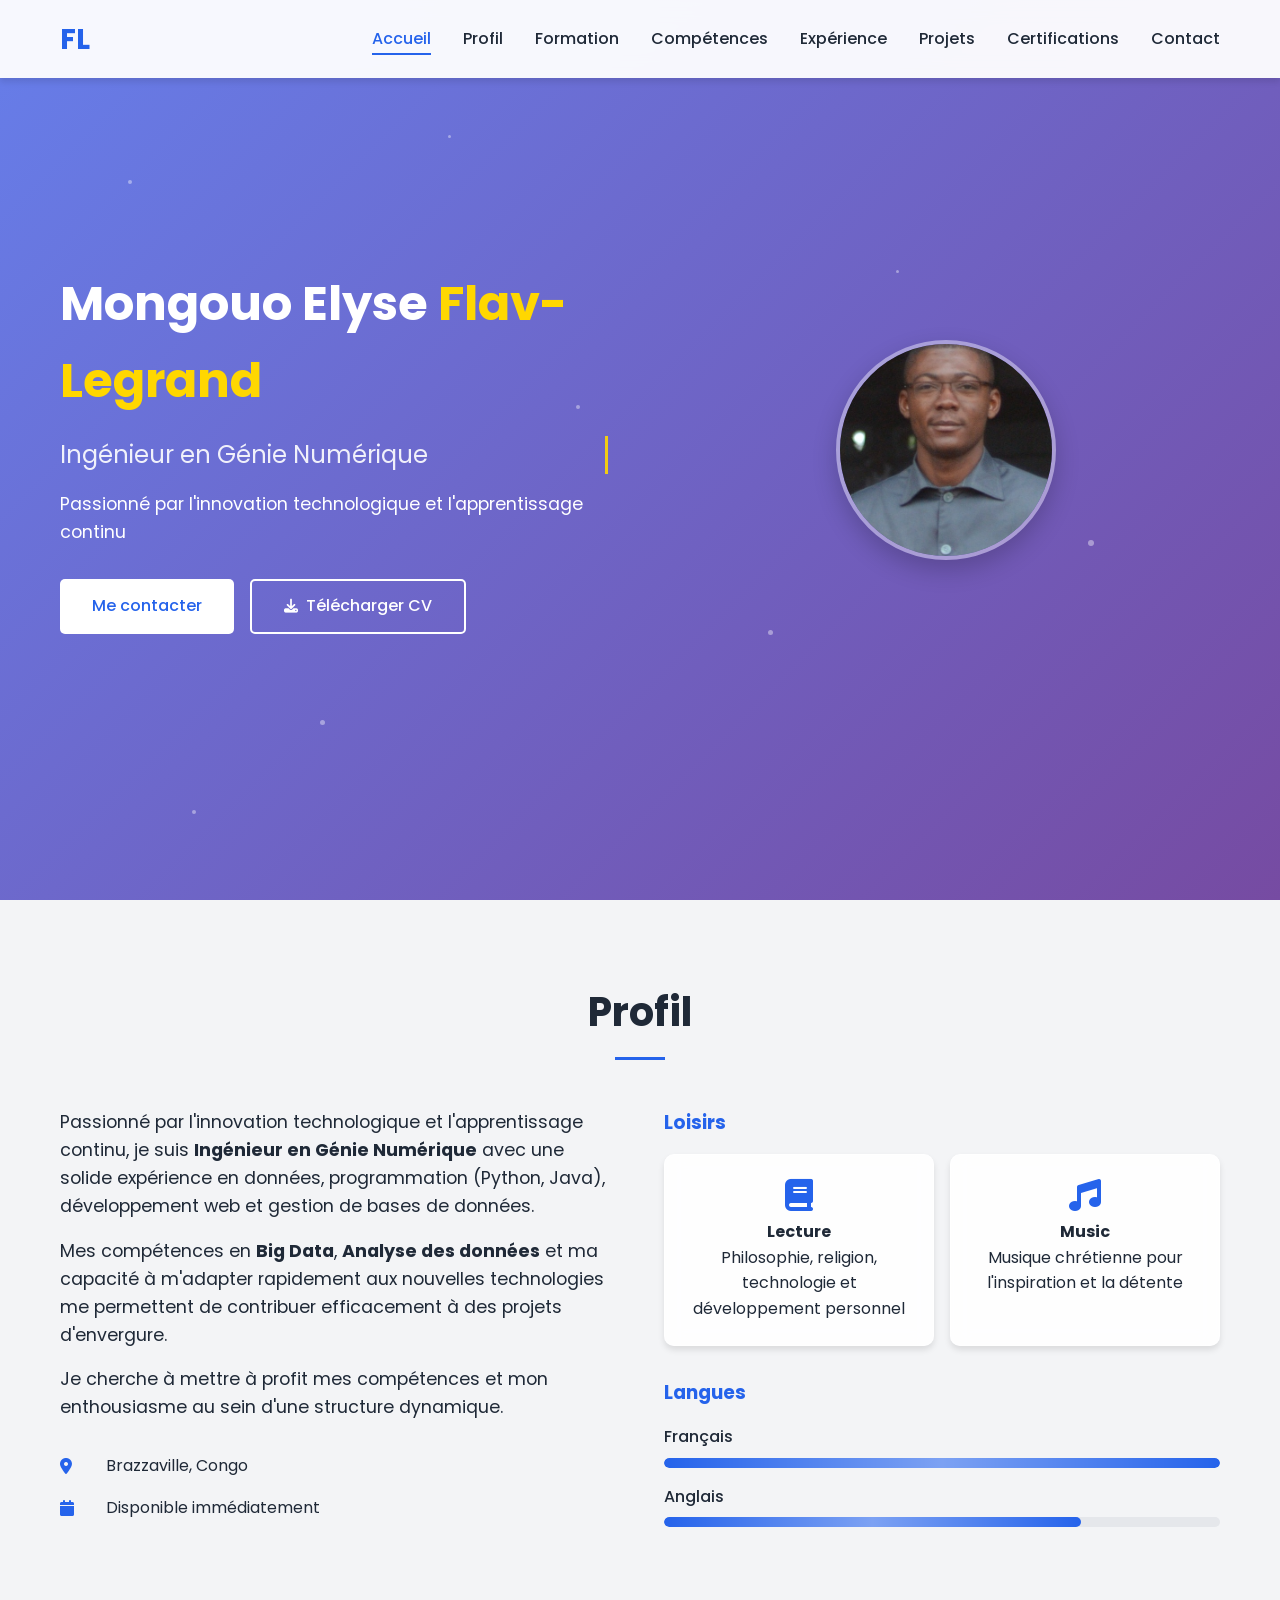
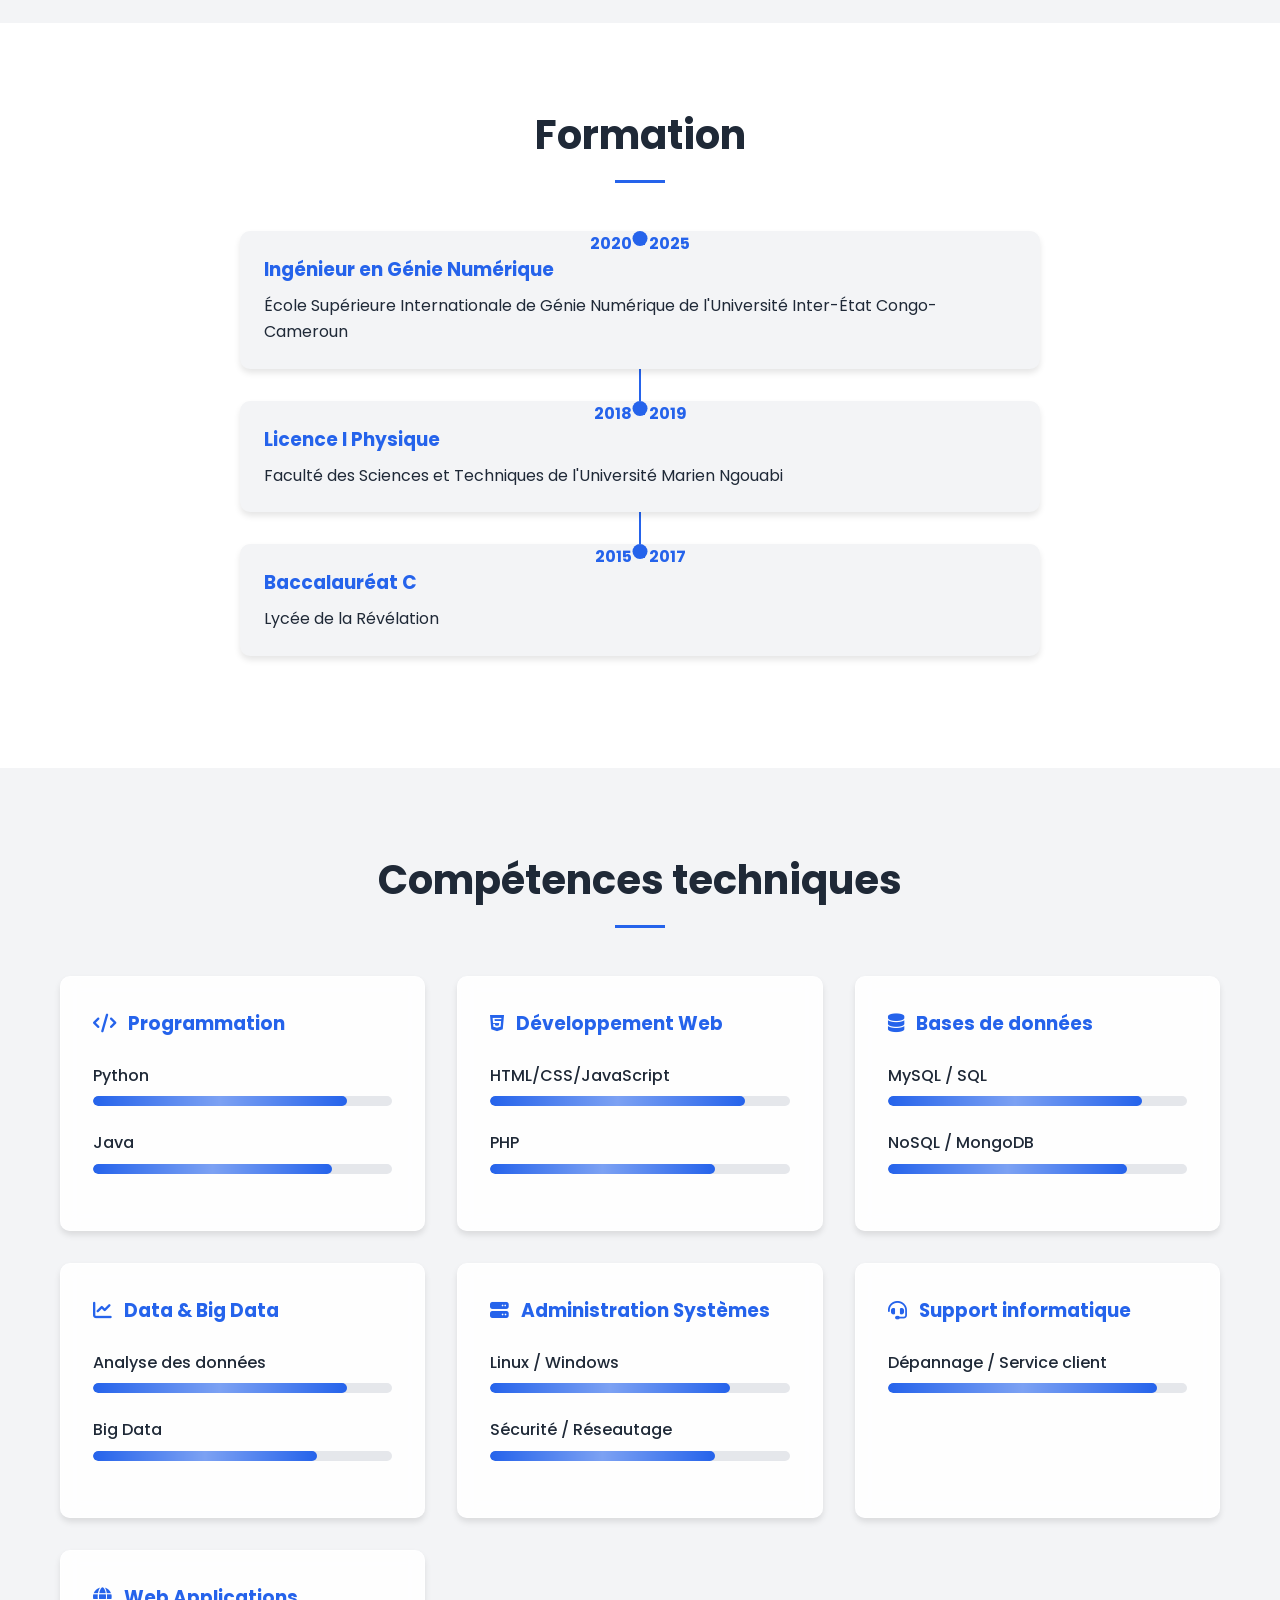
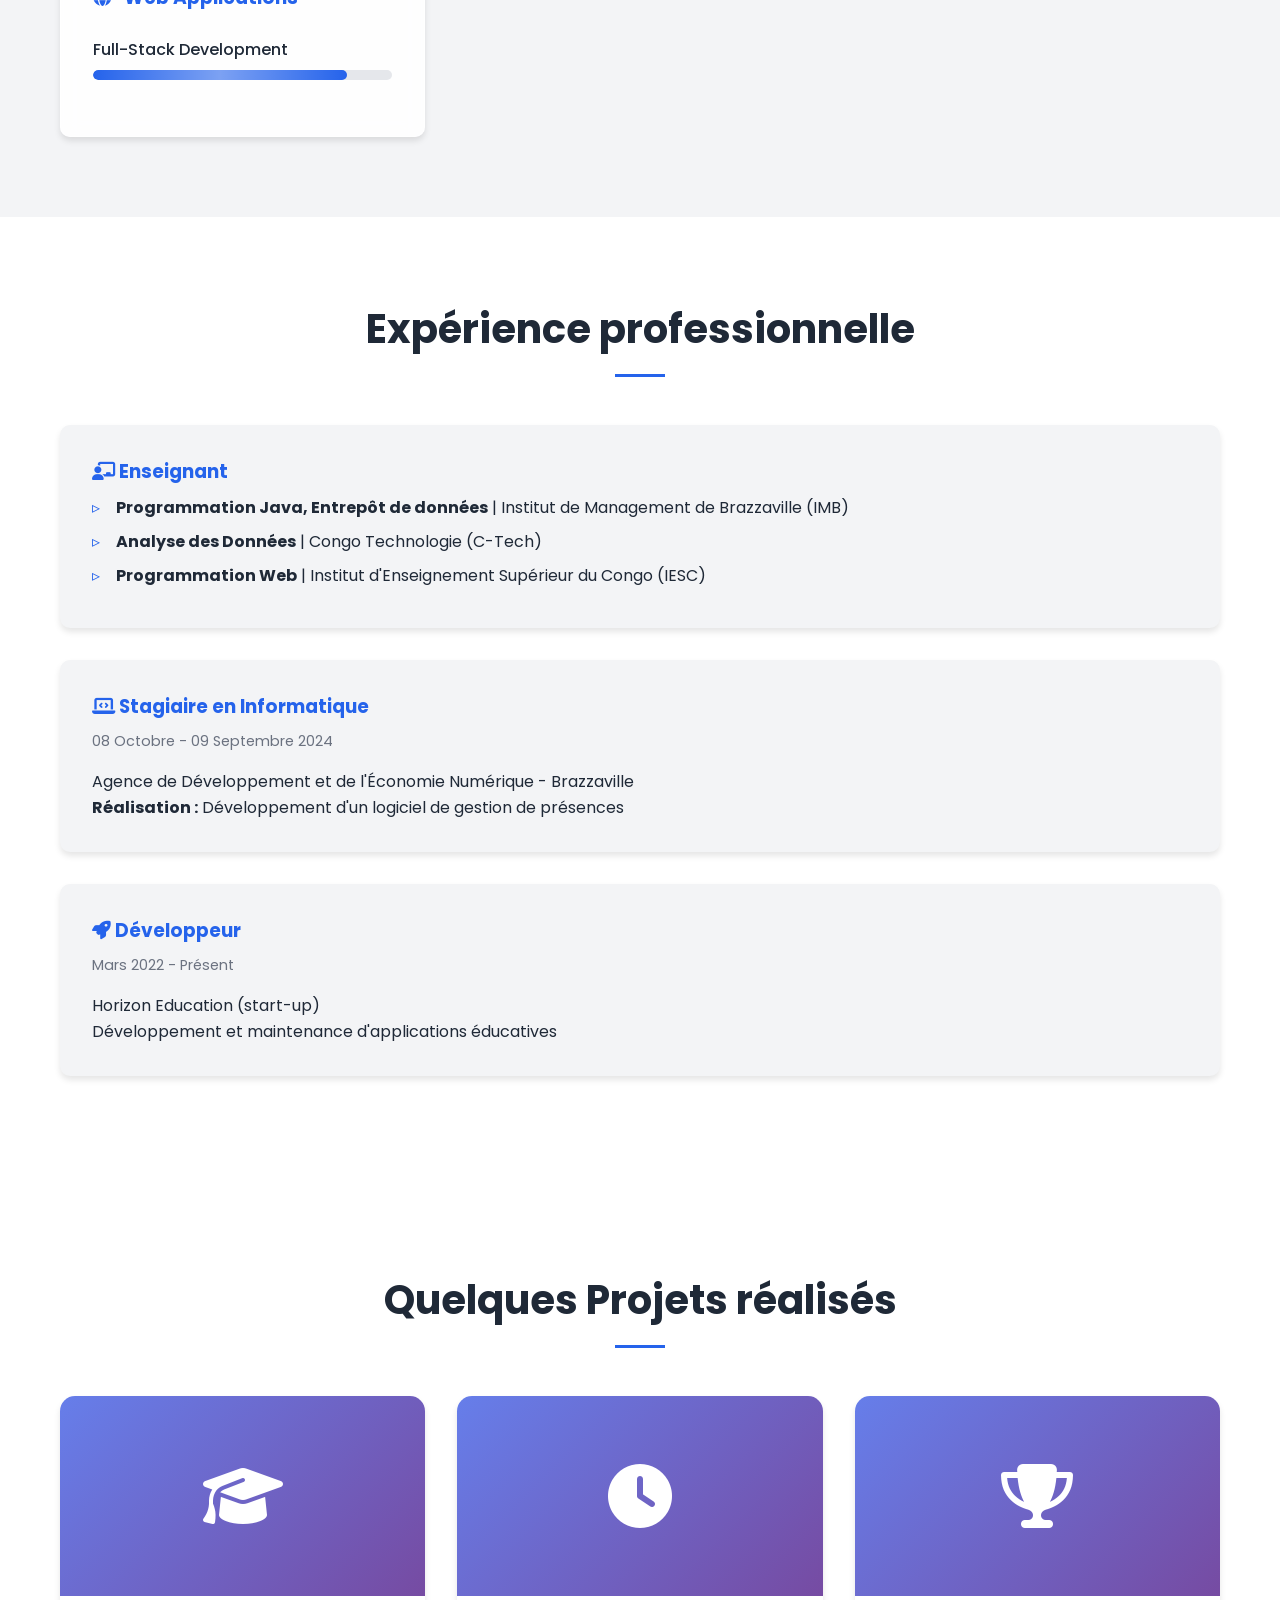
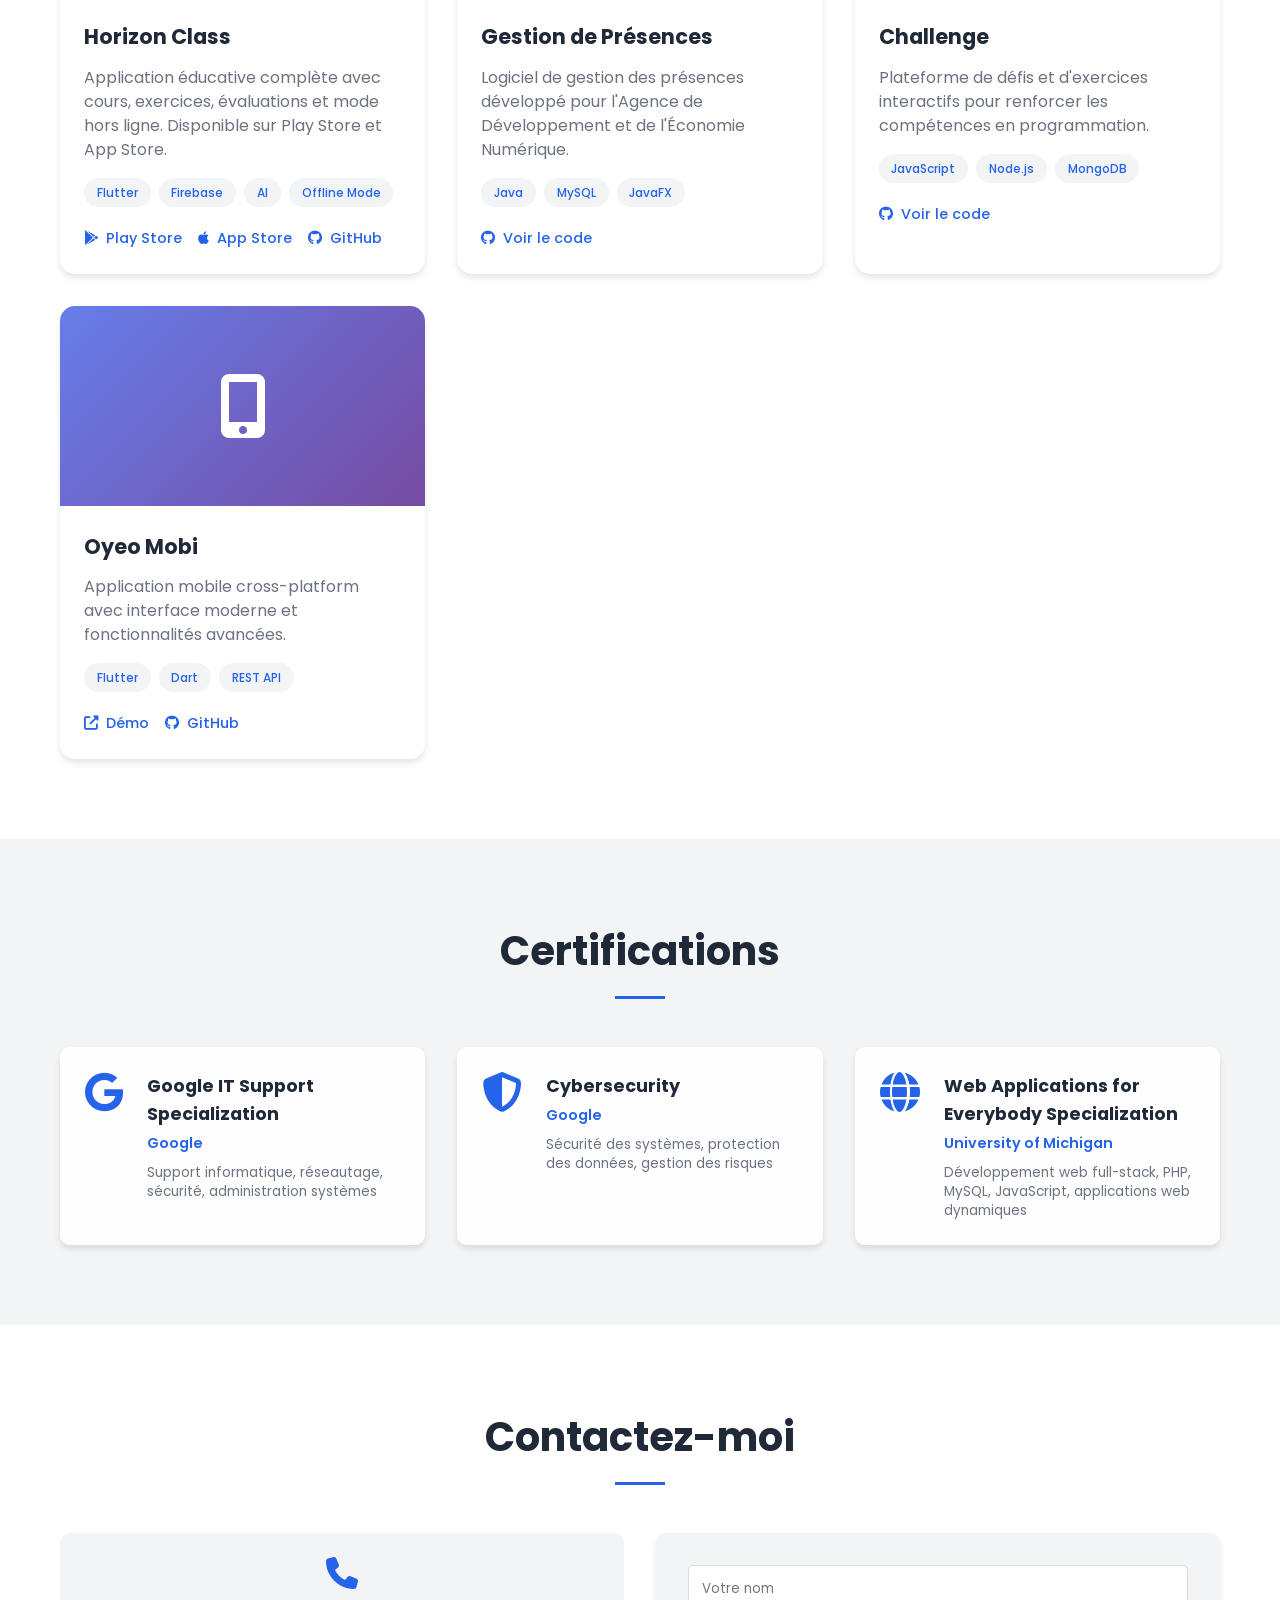
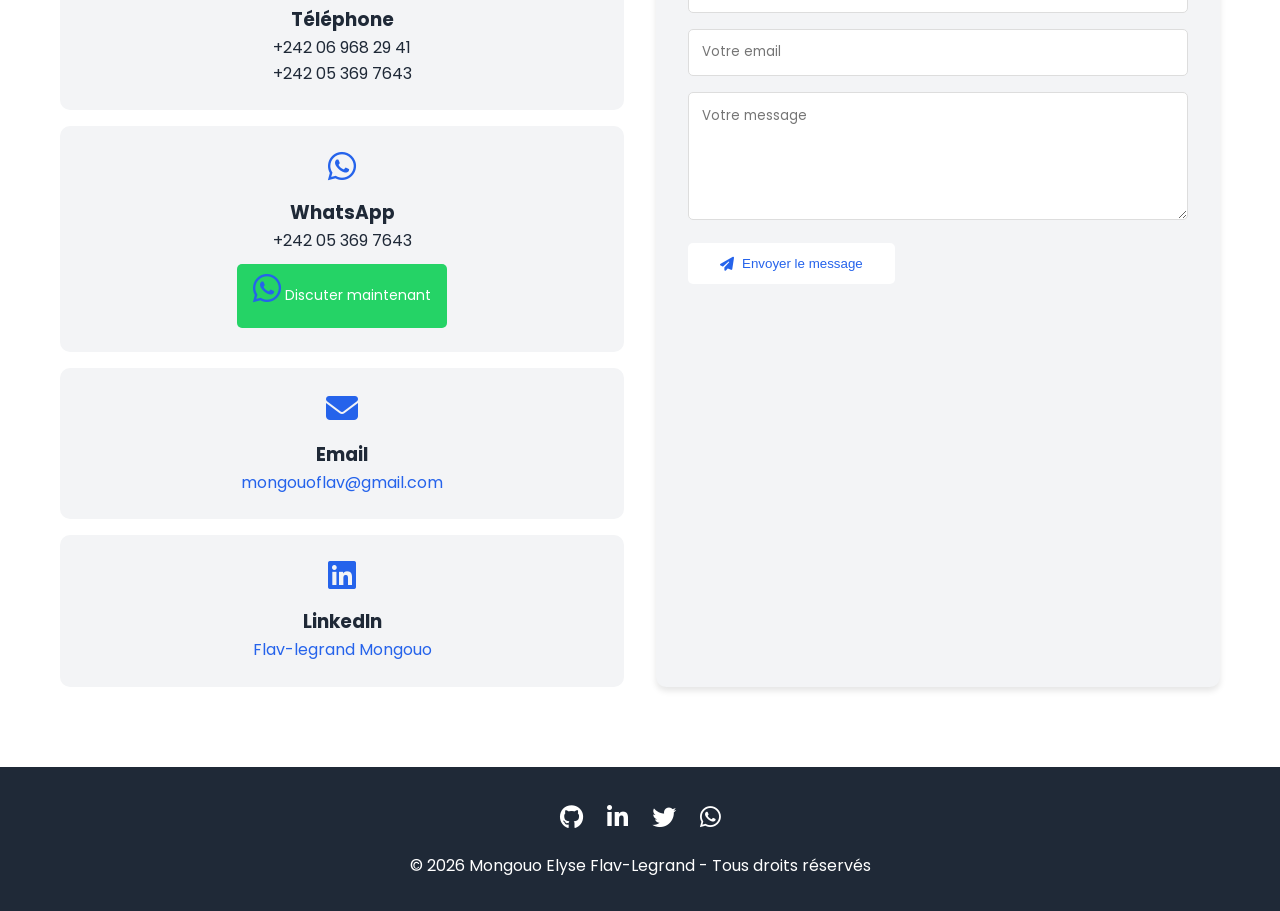
==== docs/index.html @ eeae66dd "Deploiement portfolio" ====
<!DOCTYPE html>
<html lang="fr">

<head>
    <meta charset="UTF-8">
    <meta name="viewport" content="width=device-width, initial-scale=1.0">
    <meta name="description" content="Portfolio de Mongouo Elyse Flav-Legrand - Ingénieur en Génie Numérique">
    <meta name="keywords" content="Ingénieur, Génie Numérique, Python, Java, Big Data, MongoDB, Portfolio, Projets">
    <meta name="author" content="Mongouo Elyse Flav-Legrand">
    <title>Flav-Legrand Mongouo | Ingénieur en Génie Numérique</title>
    <link rel="stylesheet" href="css/style.css">
    <link rel="stylesheet" href="https://cdnjs.cloudflare.com/ajax/libs/font-awesome/6.4.0/css/all.min.css">
    <link href="https://fonts.googleapis.com/css2?family=Poppins:wght@300;400;500;600;700&display=swap"
        rel="stylesheet">
</head>

<body>
    <!-- Menu de navigation -->
    <nav class="navbar">
        <div class="container">
            <div class="nav-brand">
                <a href="#accueil">FL</a>
            </div>
            <ul class="nav-menu">
                <li><a href="#accueil" class="nav-link active">Accueil</a></li>
                <li><a href="#profil" class="nav-link">Profil</a></li>
                <li><a href="#formation" class="nav-link">Formation</a></li>
                <li><a href="#competences" class="nav-link">Compétences</a></li>
                <li><a href="#experience" class="nav-link">Expérience</a></li>
                <li><a href="#projets" class="nav-link">Projets</a></li>
                <li><a href="#certifications" class="nav-link">Certifications</a></li>
                <li><a href="#contact" class="nav-link">Contact</a></li>

            </ul>
            <div class="hamburger">
                <span></span>
                <span></span>
                <span></span>
            </div>
        </div>
    </nav>

    <!-- Section Accueil -->
    <section id="accueil" class="hero">
        <!-- Particules flottantes -->
        <div class="particles">
            <div class="particle"></div>
            <div class="particle"></div>
            <div class="particle"></div>
            <div class="particle"></div>
            <div class="particle"></div>
            <div class="particle"></div>
            <div class="particle"></div>
            <div class="particle"></div>
        </div>
        <div class="container">
            <div class="hero-content">
                <h1 class="hero-title">Mongouo Elyse <span class="highlight">Flav-Legrand</span></h1>
                <p class="hero-subtitle typing-text">Ingénieur en Génie Numérique</p>
                <p class="hero-description">
                    Passionné par l'innovation technologique et l'apprentissage continu
                </p>
                <div class="hero-buttons">
                    <a href="#contact" class="btn btn-primary">Me contacter</a>
                    <a href="assets/cv/CV_Flav-Legrand.pdf" download class="btn btn-secondary" id="downloadCV">
                        <i class="fas fa-download"></i> Télécharger CV
                    </a>
                </div>
            </div>
            <div class="hero-image">
                <div class="image-frame">
                    <img src="assets/images/Flav.jpg" alt="Mongouo Elyse Flav-Legrand" class="profile-image">
                </div>
            </div>
        </div>
    </section>

    <!-- Section Profil -->
    <section id="profil" class="about">
        <div class="container">
            <h2 class="section-title">Profil</h2>
            <div class="about-content">
                <div class="about-text">
                    <p>
                        Passionné par l'innovation technologique et l'apprentissage continu, je suis
                        <strong>Ingénieur en Génie Numérique</strong> avec une solide expérience en données,
                        programmation (Python, Java), développement web et gestion de bases de données.
                    </p>
                    <p>
                        Mes compétences en <strong>Big Data</strong>, <strong>Analyse des données</strong> et ma
                        capacité
                        à m'adapter rapidement aux nouvelles technologies me permettent de contribuer
                        efficacement à des projets d'envergure.
                    </p>
                    <p>
                        Je cherche à mettre à profit mes compétences et mon enthousiasme au sein d'une
                        structure dynamique.
                    </p>
                    <div class="about-info">
                        <div class="info-item">
                            <i class="fas fa-map-marker-alt"></i>
                            <span>Brazzaville, Congo</span>
                        </div>
                        <div class="info-item">
                            <i class="fas fa-calendar"></i>
                            <span>Disponible immédiatement</span>
                        </div>
                    </div>
                </div>
                <div class="about-loisirs">
                    <h3>Loisirs</h3>
                    <div class="loisirs-grid">
                        <div class="loisir-card">
                            <i class="fas fa-book"></i>
                            <h4>Lecture</h4>
                            <p>Philosophie, religion, technologie et développement personnel</p>
                        </div>
                        <div class="loisir-card">
                            <i class="fas fa-music"></i>
                            <h4>Music</h4>
                            <p>Musique chrétienne pour l'inspiration et la détente</p>
                        </div>
                    </div>
                    <div class="languages">
                        <h3>Langues</h3>
                        <div class="language-item">
                            <span>Français</span>
                            <div class="progress-bar">
                                <div class="progress" style="width: 100%"></div>
                            </div>
                        </div>
                        <div class="language-item">
                            <span>Anglais</span>
                            <div class="progress-bar">
                                <div class="progress" style="width: 75%"></div>
                            </div>
                        </div>
                    </div>
                </div>
            </div>
        </div>
    </section>

    <!-- Section Formation -->
    <section id="formation" class="formation">
        <div class="container">
            <h2 class="section-title">Formation</h2>
            <div class="timeline">
                <div class="timeline-item">
                    <div class="timeline-dot"></div>
                    <div class="timeline-date">2020 – 2025</div>
                    <div class="timeline-content">
                        <h3>Ingénieur en Génie Numérique</h3>
                        <p>École Supérieure Internationale de Génie Numérique de l'Université Inter-État Congo-Cameroun
                        </p>
                    </div>
                </div>
                <div class="timeline-item">
                    <div class="timeline-dot"></div>
                    <div class="timeline-date">2018 – 2019</div>
                    <div class="timeline-content">
                        <h3>Licence I Physique</h3>
                        <p>Faculté des Sciences et Techniques de l'Université Marien Ngouabi</p>
                    </div>
                </div>
                <div class="timeline-item">
                    <div class="timeline-dot"></div>
                    <div class="timeline-date">2015 – 2017</div>
                    <div class="timeline-content">
                        <h3>Baccalauréat C</h3>
                        <p>Lycée de la Révélation</p>
                    </div>
                </div>
            </div>
        </div>
    </section>

    <!-- Section Compétences -->
    <section id="competences" class="skills">
        <div class="container">
            <h2 class="section-title">Compétences techniques</h2>
            <div class="skills-grid">
                <div class="skill-category">
                    <h3><i class="fas fa-code"></i> Programmation</h3>
                    <div class="skill-item">
                        <span>Python</span>
                        <div class="progress-bar">
                            <div class="progress" style="width: 85%"></div>
                        </div>
                    </div>
                    <div class="skill-item">
                        <span>Java</span>
                        <div class="progress-bar">
                            <div class="progress" style="width: 80%"></div>
                        </div>
                    </div>
                </div>
                <div class="skill-category">
                    <h3><i class="fab fa-html5"></i> Développement Web</h3>
                    <div class="skill-item">
                        <span>HTML/CSS/JavaScript</span>
                        <div class="progress-bar">
                            <div class="progress" style="width: 85%"></div>
                        </div>
                    </div>
                    <div class="skill-item">
                        <span>PHP</span>
                        <div class="progress-bar">
                            <div class="progress" style="width: 75%"></div>
                        </div>
                    </div>
                </div>
                <div class="skill-category">
                    <h3><i class="fas fa-database"></i> Bases de données</h3>
                    <div class="skill-item">
                        <span>MySQL / SQL</span>
                        <div class="progress-bar">
                            <div class="progress" style="width: 85%"></div>
                        </div>
                    </div>
                    <div class="skill-item">
                        <span>NoSQL / MongoDB</span>
                        <div class="progress-bar">
                            <div class="progress" style="width: 80%"></div>
                        </div>
                    </div>
                </div>
                <div class="skill-category">
                    <h3><i class="fas fa-chart-line"></i> Data & Big Data</h3>
                    <div class="skill-item">
                        <span>Analyse des données</span>
                        <div class="progress-bar">
                            <div class="progress" style="width: 85%"></div>
                        </div>
                    </div>
                    <div class="skill-item">
                        <span>Big Data</span>
                        <div class="progress-bar">
                            <div class="progress" style="width: 75%"></div>
                        </div>
                    </div>
                </div>
                <div class="skill-category">
                    <h3><i class="fas fa-server"></i> Administration Systèmes</h3>
                    <div class="skill-item">
                        <span>Linux / Windows</span>
                        <div class="progress-bar">
                            <div class="progress" style="width: 80%"></div>
                        </div>
                    </div>
                    <div class="skill-item">
                        <span>Sécurité / Réseautage</span>
                        <div class="progress-bar">
                            <div class="progress" style="width: 75%"></div>
                        </div>
                    </div>
                </div>
                <div class="skill-category">
                    <h3><i class="fas fa-headset"></i> Support informatique</h3>
                    <div class="skill-item">
                        <span>Dépannage / Service client</span>
                        <div class="progress-bar">
                            <div class="progress" style="width: 90%"></div>
                        </div>
                    </div>
                </div>
                <div class="skill-category">
                    <h3><i class="fas fa-globe"></i> Web Applications</h3>
                    <div class="skill-item">
                        <span>Full-Stack Development</span>
                        <div class="progress-bar">
                            <div class="progress" style="width: 85%"></div>
                        </div>
                    </div>
                </div>
            </div>
        </div>
    </section>

    <!-- Section Expérience Professionnelle -->
    <section id="experience" class="experience">
        <div class="container">
            <h2 class="section-title">Expérience professionnelle</h2>

            <div class="experience-card">
                <h3><i class="fas fa-chalkboard-user"></i> Enseignant</h3>
                <div class="experience-details">
                    <ul>
                        <li><strong>Programmation Java, Entrepôt de données</strong> | Institut de Management de
                            Brazzaville (IMB)</li>
                        <li><strong>Analyse des Données</strong> | Congo Technologie (C-Tech)</li>
                        <li><strong>Programmation Web</strong> | Institut d'Enseignement Supérieur du Congo (IESC)</li>
                    </ul>
                </div>
            </div>

            <div class="experience-card">
                <h3><i class="fas fa-laptop-code"></i> Stagiaire en Informatique</h3>
                <p class="experience-date">08 Octobre - 09 Septembre 2024</p>
                <p>Agence de Développement et de l'Économie Numérique - Brazzaville</p>
                <p><strong>Réalisation :</strong> Développement d'un logiciel de gestion de présences</p>
            </div>

            <div class="experience-card">
                <h3><i class="fas fa-rocket"></i> Développeur</h3>
                <p class="experience-date">Mars 2022 - Présent</p>
                <p>Horizon Education (start-up)</p>
                <p>Développement et maintenance d'applications éducatives</p>
            </div>
        </div>
    </section>

<section id="projets" class="projets">
    <div class="container">
        <h2 class="section-title">Quelques Projets réalisés</h2>
        <div class="projets-grid">
            
            <!-- Projet 1: Horizon Class -->
            <div class="projet-card">
                <div class="projet-image">
                    <i class="fas fa-graduation-cap"></i>
                </div>
                <div class="projet-content">
                    <h3>Horizon Class</h3>
                    <p>Application éducative complète avec cours, exercices, évaluations et mode hors ligne. Disponible sur Play Store et App Store.</p>
                    <div class="projet-tech">
                        <span>Flutter</span>
                        <span>Firebase</span>
                        <span>AI</span>
                        <span>Offline Mode</span>
                    </div>
                    <div class="projet-links">
                        <a href="https://play.google.com/store/apps/details?id=com.horizoneducation.horizonclass" target="_blank" class="projet-link"><i class="fab fa-google-play"></i> Play Store</a>
                        <a href="https://apps.apple.com/cg/app/horizon-class/id6754470109" target="_blank" class="projet-link"><i class="fab fa-apple"></i> App Store</a>
                        <a href="https://github.com/Flav-legrand/Oyeo" target="_blank" class="projet-link"><i class="fab fa-github"></i> GitHub</a>
                    </div>
                </div>
            </div>

            <!-- Projet 2: Gestion de Présences -->
            <div class="projet-card">
                <div class="projet-image">
                    <i class="fas fa-clock"></i>
                </div>
                <div class="projet-content">
                    <h3>Gestion de Présences</h3>
                    <p>Logiciel de gestion des présences développé pour l'Agence de Développement et de l'Économie Numérique.</p>
                    <div class="projet-tech">
                        <span>Java</span>
                        <span>MySQL</span>
                        <span>JavaFX</span>
                    </div>
                    <div class="projet-links">
                        <a href="https://github.com/Flav-legrand/Gestion-de-Presences.git" target="_blank" class="projet-link"><i class="fab fa-github"></i> Voir le code</a>
                    </div>
                </div>
            </div>

            <!-- Projet 3: Challenge -->
            <div class="projet-card">
                <div class="projet-image">
                    <i class="fas fa-trophy"></i>
                </div>
                <div class="projet-content">
                    <h3>Challenge</h3>
                    <p>Plateforme de défis et d'exercices interactifs pour renforcer les compétences en programmation.</p>
                    <div class="projet-tech">
                        <span>JavaScript</span>
                        <span>Node.js</span>
                        <span>MongoDB</span>
                    </div>
                    <div class="projet-links">
                        <a href="https://github.com/Flav-legrand/challenge.git" target="_blank" class="projet-link"><i class="fab fa-github"></i> Voir le code</a>
                    </div>
                </div>
            </div>

            <!-- Projet 4: Oyeo Mobi -->
            <div class="projet-card">
                <div class="projet-image">
                    <i class="fas fa-mobile-alt"></i>
                </div>
                <div class="projet-content">
                    <h3>Oyeo Mobi</h3>
                    <p>Application mobile cross-platform avec interface moderne et fonctionnalités avancées.</p>
                    <div class="projet-tech">
                        <span>Flutter</span>
                        <span>Dart</span>
                        <span>REST API</span>
                    </div>
                    <div class="projet-links">
                        <a href="https://flav-legrand.github.io/Oyeo/" target="_blank" class="projet-link"><i class="fas fa-external-link-alt"></i> Démo</a>
                        <a href="https://github.com/Flav-legrand/Oyeo_Mobi" target="_blank" class="projet-link"><i class="fab fa-github"></i> GitHub</a>
                    </div>
                </div>
            </div>



        </div>
    </div>
</section>

    <!-- Section Certifications -->
    <section id="certifications" class="certifications">
        <div class="container">
            <h2 class="section-title">Certifications</h2>
            <div class="certifications-grid">
                <div class="cert-card">
                    <div class="cert-icon">
                        <i class="fab fa-google"></i>
                    </div>
                    <div class="cert-content">
                        <h3>Google IT Support Specialization</h3>
                        <p class="cert-issuer">Google</p>
                        <p class="cert-description">Support informatique, réseautage, sécurité, administration systèmes
                        </p>
                    </div>
                </div>
                <div class="cert-card">
                    <div class="cert-icon">
                        <i class="fas fa-shield-alt"></i>
                    </div>
                    <div class="cert-content">
                        <h3>Cybersecurity</h3>
                        <p class="cert-issuer">Google</p>
                        <p class="cert-description">Sécurité des systèmes, protection des données, gestion des risques
                        </p>
                    </div>
                </div>
                <div class="cert-card">
                    <div class="cert-icon">
                        <i class="fas fa-globe"></i>
                    </div>
                    <div class="cert-content">
                        <h3>Web Applications for Everybody Specialization</h3>
                        <p class="cert-issuer">University of Michigan</p>
                        <p class="cert-description">Développement web full-stack, PHP, MySQL, JavaScript, applications
                            web dynamiques</p>
                    </div>
                </div>
            </div>
        </div>
    </section>

    <!-- Section Contact -->
    <section id="contact" class="contact">
        <div class="container">
            <h2 class="section-title">Contactez-moi</h2>
            <div class="contact-content">
                <div class="contact-info">
                    <div class="contact-card">
                        <i class="fas fa-phone"></i>
                        <h3>Téléphone</h3>
                        <p>+242 06 968 29 41</p>
                        <p>+242 05 369 7643</p>
                    </div>
                    <div class="contact-card">
                        <i class="fab fa-whatsapp"></i>
                        <h3>WhatsApp</h3>
                        <p>+242 05 369 7643</p>
                        <a href="https://wa.me/242053697643?text=Bonjour%20Flav-Legrand,%20je%20viens%20de%20voir%20votre%20portfolio"
                            target="_blank" class="btn-whatsapp">
                            <i class="fab fa-whatsapp"></i> Discuter maintenant
                        </a>
                    </div>
                    <div class="contact-card">
                        <i class="fas fa-envelope"></i>
                        <h3>Email</h3>
                        <a href="mailto:mongouoflav@gmail.com"
                            style="color: var(--primary-color); text-decoration: none;">mongouoflav@gmail.com</a>
                    </div>
                    <div class="contact-card">
                        <i class="fab fa-linkedin"></i>
                        <h3>LinkedIn</h3>
                        <a href="https://linkedin.com/in/flav-legrand" target="_blank"
                            style="color: var(--primary-color); text-decoration: none;">Flav-legrand Mongouo</a>
                    </div>
                </div>

                <form class="contact-form" id="contactForm" action="https://api.web3forms.com/submit" method="POST">
                    <input type="hidden" name="access_key" value="f05226ab-9193-4445-9a58-a5ec22b45ed0">
                    <input type="hidden" name="subject" value="Nouveau message du portfolio">
                    <input type="hidden" name="from_name" value="Portfolio Flav-Legrand">
                    <input type="hidden" name="redirect" value="https://flav-legrand.github.io/MONGOUO_Portfolio/">

                    <div class="form-group">
                        <input type="text" name="name" id="name" placeholder="Votre nom" required>
                    </div>
                    <div class="form-group">
                        <input type="email" name="email" id="email" placeholder="Votre email" required>
                    </div>
                    <div class="form-group">
                        <textarea name="message" id="message" rows="5" placeholder="Votre message" required></textarea>
                    </div>
                    <button type="submit" class="btn btn-primary">
                        <i class="fas fa-paper-plane"></i> Envoyer le message
                    </button>
                </form>
            </div>
        </div>
    </section>

    <!-- Footer -->
    <footer class="footer">
        <div class="container">
            <div class="social-links">
                <a href="https://github.com/Flav-legrand" target="_blank"><i class="fab fa-github"></i></a>
                <a href="https://linkedin.com/in/flav-legrand" target="_blank"><i class="fab fa-linkedin-in"></i></a>
                <a href="#" target="_blank"><i class="fab fa-twitter"></i></a>
                <a href="https://wa.me/242053697643" target="_blank"><i class="fab fa-whatsapp"></i></a>
            </div>
            <p>&copy; 2026 Mongouo Elyse Flav-Legrand - Tous droits réservés</p>
        </div>
    </footer>

    <script src="js/main.js"></script>
</body>

</html>
---- docs/css/style.css ----
/* Variables et reset */
:root {
    --primary-color: #2563eb;
    --secondary-color: #1e40af;
    --dark-color: #1f2937;
    --light-color: #f3f4f6;
    --white: #ffffff;
    --gray: #6b7280;
    --shadow: 0 4px 6px rgba(0, 0, 0, 0.1);
    --transition: all 0.3s ease;
}

* {
    margin: 0;
    padding: 0;
    box-sizing: border-box;
}

html {
    scroll-behavior: smooth;
}

body {
    font-family: 'Poppins', 'Segoe UI', Tahoma, Geneva, Verdana, sans-serif;
    line-height: 1.6;
    color: var(--dark-color);
    overflow-x: hidden;
}

.container {
    max-width: 1200px;
    margin: 0 auto;
    padding: 0 20px;
}

/* Scrollbar personnalisée */
::-webkit-scrollbar {
    width: 10px;
}

::-webkit-scrollbar-track {
    background: var(--light-color);
    border-radius: 10px;
}

::-webkit-scrollbar-thumb {
    background: var(--primary-color);
    border-radius: 10px;
}

::-webkit-scrollbar-thumb:hover {
    background: var(--secondary-color);
}

/* Navigation */
.navbar {
    position: fixed;
    top: 0;
    width: 100%;
    background: rgba(255, 255, 255, 0.95);
    backdrop-filter: blur(10px);
    box-shadow: var(--shadow);
    z-index: 1000;
    transition: var(--transition);
}

.navbar .container {
    display: flex;
    justify-content: space-between;
    align-items: center;
    padding: 1rem 20px;
}

.nav-brand a {
    font-size: 1.8rem;
    font-weight: bold;
    color: var(--primary-color);
    text-decoration: none;
}

.nav-menu {
    display: flex;
    list-style: none;
    gap: 2rem;
}

.nav-link {
    text-decoration: none;
    color: var(--dark-color);
    font-weight: 500;
    transition: var(--transition);
    position: relative;
}

.nav-link:hover,
.nav-link.active {
    color: var(--primary-color);
}

.nav-link.active::after {
    content: '';
    position: absolute;
    bottom: -5px;
    left: 0;
    width: 100%;
    height: 2px;
    background: var(--primary-color);
    animation: slideIn 0.3s ease;
}

@keyframes slideIn {
    from { width: 0; }
    to { width: 100%; }
}

.hamburger {
    display: none;
    cursor: pointer;
}

.hamburger span {
    display: block;
    width: 25px;
    height: 3px;
    background: var(--dark-color);
    margin: 5px 0;
    transition: var(--transition);
}

/* Hero Section */
.hero {
    min-height: 100vh;
    display: flex;
    align-items: center;
    background: linear-gradient(135deg, #667eea 0%, #764ba2 50%, #f093fb 100%);
    background-size: 200% 200%;
    animation: gradientShift 10s ease infinite;
    color: var(--white);
    padding-top: 80px;
    position: relative;
    overflow: hidden;
}

@keyframes gradientShift {
    0% { background-position: 0% 50%; }
    50% { background-position: 100% 50%; }
    100% { background-position: 0% 50%; }
}

/* Particules */
.particles {
    position: absolute;
    top: 0;
    left: 0;
    width: 100%;
    height: 100%;
    overflow: hidden;
    z-index: 0;
}

.particle {
    position: absolute;
    background: rgba(255, 255, 255, 0.4);
    border-radius: 50%;
    animation: floatParticle 15s infinite linear;
}

.particle:nth-child(1) { top: 20%; left: 10%; width: 4px; height: 4px; animation-duration: 12s; }
.particle:nth-child(2) { top: 60%; left: 85%; width: 6px; height: 6px; animation-duration: 18s; }
.particle:nth-child(3) { top: 30%; left: 70%; width: 3px; height: 3px; animation-duration: 14s; }
.particle:nth-child(4) { top: 80%; left: 25%; width: 5px; height: 5px; animation-duration: 20s; }
.particle:nth-child(5) { top: 45%; left: 45%; width: 4px; height: 4px; animation-duration: 16s; }
.particle:nth-child(6) { top: 15%; left: 35%; width: 3px; height: 3px; animation-duration: 22s; }
.particle:nth-child(7) { top: 70%; left: 60%; width: 5px; height: 5px; animation-duration: 13s; }
.particle:nth-child(8) { top: 90%; left: 15%; width: 4px; height: 4px; animation-duration: 17s; }

@keyframes floatParticle {
    0% { transform: translateY(0) rotate(0deg); opacity: 0; }
    50% { opacity: 1; }
    100% { transform: translateY(-100vh) rotate(360deg); opacity: 0; }
}

.hero .container {
    display: grid;
    grid-template-columns: 1fr 1fr;
    gap: 4rem;
    align-items: center;
    position: relative;
    z-index: 1;
}

.hero-title {
    font-size: 3rem;
    margin-bottom: 1rem;
    animation: fadeInUp 0.8s ease;
}

.highlight {
    color: #ffd700;
}

.hero-subtitle {
    font-size: 1.5rem;
    margin-bottom: 1rem;
    opacity: 0.9;
    animation: fadeInUp 0.8s ease 0.2s both;
}

.typing-text {
    overflow: hidden;
    border-right: 3px solid #ffd700;
    white-space: nowrap;
    animation: typing 3s steps(30, end), blink 0.75s step-end infinite;
}

@keyframes typing {
    from { width: 0; }
    to { width: 100%; }
}

@keyframes blink {
    from, to { border-color: transparent; }
    50% { border-color: #ffd700; }
}

.hero-description {
    font-size: 1.1rem;
    margin-bottom: 2rem;
    opacity: 0.8;
    animation: fadeInUp 0.8s ease 0.4s both;
}

.hero-buttons {
    display: flex;
    gap: 1rem;
    animation: fadeInUp 0.8s ease 0.6s both;
}

.btn {
    display: inline-flex;
    align-items: center;
    gap: 8px;
    padding: 0.8rem 2rem;
    border-radius: 5px;
    text-decoration: none;
    transition: var(--transition);
    font-weight: 500;
    cursor: pointer;
    border: none;
}

.btn i {
    font-size: 14px;
}

.btn-primary {
    background: var(--white);
    color: var(--primary-color);
    position: relative;
    overflow: hidden;
    z-index: 1;
}

.btn-primary::before {
    content: '';
    position: absolute;
    top: 0;
    left: -100%;
    width: 100%;
    height: 100%;
    background: linear-gradient(90deg, transparent, rgba(0,0,0,0.1), transparent);
    transition: left 0.5s ease;
    z-index: -1;
}

.btn-primary:hover::before {
    left: 100%;
}

.btn-primary:hover {
    transform: translateY(-2px);
    box-shadow: var(--shadow);
}

.btn-secondary {
    background: transparent;
    color: var(--white);
    border: 2px solid var(--white);
}

.btn-secondary:hover {
    background: var(--white);
    color: var(--primary-color);
}

.btn-secondary:hover i {
    transform: translateY(2px);
}

/* Image */
.hero-image {
    text-align: center;
}

.image-frame {
    width: 220px;
    height: 220px;
    margin: 0 auto;
    border-radius: 50%;
    overflow: hidden;
    border: 4px solid rgba(255, 255, 255, 0.4);
    box-shadow: 0 10px 25px rgba(0, 0, 0, 0.2);
    transition: var(--transition);
    animation: float 3s ease-in-out infinite;
}

.image-frame:hover {
    transform: scale(1.03);
    border-color: #ffd700;
}

@keyframes float {
    0%, 100% { transform: translateY(0); }
    50% { transform: translateY(-15px); }
}

.profile-image {
    width: 145%;
    height: 145%;
    margin-left: -22.5%;
    margin-top: -22.5%;
    object-fit: cover;
    object-position: 50% 16%;
    display: block;
}

/* Sections communes */
section {
    padding: 5rem 0;
}

.section-title {
    text-align: center;
    font-size: 2.5rem;
    margin-bottom: 3rem;
    position: relative;
    padding-bottom: 1rem;
}

.section-title::after {
    content: '';
    position: absolute;
    bottom: 0;
    left: 50%;
    transform: translateX(-50%);
    width: 50px;
    height: 3px;
    background: var(--primary-color);
}

/* About Section */
.about {
    background: var(--light-color);
}

.about-content {
    display: grid;
    grid-template-columns: 1fr 1fr;
    gap: 3rem;
}

.about-text p {
    margin-bottom: 1rem;
    font-size: 1.1rem;
}

.about-info {
    margin-top: 2rem;
}

.info-item {
    display: flex;
    align-items: center;
    gap: 1rem;
    margin-bottom: 1rem;
}

.info-item i {
    width: 30px;
    color: var(--primary-color);
}

.about-loisirs h3,
.languages h3 {
    margin-bottom: 1rem;
    color: var(--primary-color);
}

.loisirs-grid {
    display: grid;
    grid-template-columns: 1fr 1fr;
    gap: 1rem;
    margin-bottom: 2rem;
}

.loisir-card {
    background: rgba(255, 255, 255, 0.9);
    backdrop-filter: blur(10px);
    padding: 1.5rem;
    border-radius: 10px;
    text-align: center;
    box-shadow: var(--shadow);
    transition: var(--transition);
    border: 1px solid rgba(255, 255, 255, 0.3);
}

.loisir-card:hover {
    transform: translateY(-5px);
    background: rgba(255, 255, 255, 1);
    box-shadow: 0 15px 35px rgba(0, 0, 0, 0.15);
}

.loisir-card i {
    font-size: 2rem;
    color: var(--primary-color);
    margin-bottom: 0.5rem;
}

.language-item {
    margin-bottom: 1rem;
}

.language-item span {
    display: block;
    margin-bottom: 0.5rem;
    font-weight: 500;
}

.progress-bar {
    background: #e5e7eb;
    height: 10px;
    border-radius: 5px;
    overflow: hidden;
}

.progress {
    background: var(--primary-color);
    height: 100%;
    border-radius: 5px;
    transition: width 1s ease;
    position: relative;
    overflow: hidden;
}

.progress::after {
    content: '';
    position: absolute;
    top: 0;
    left: 0;
    width: 100%;
    height: 100%;
    background: linear-gradient(90deg, transparent, rgba(255,255,255,0.4), transparent);
    animation: shimmer 2s infinite;
}

@keyframes shimmer {
    0% { transform: translateX(-100%); }
    100% { transform: translateX(100%); }
}

/* Formation Timeline */
.formation {
    background: var(--white);
}

.timeline {
    position: relative;
    max-width: 800px;
    margin: 0 auto;
}

.timeline::before {
    content: '';
    position: absolute;
    left: 50%;
    transform: translateX(-50%);
    width: 2px;
    height: 100%;
    background: var(--primary-color);
}

.timeline-item {
    position: relative;
    margin-bottom: 2rem;
}

.timeline-dot {
    position: absolute;
    left: 50%;
    transform: translateX(-50%);
    width: 15px;
    height: 15px;
    background: var(--primary-color);
    border-radius: 50%;
    top: 0;
}

.timeline-date {
    position: absolute;
    left: 0;
    right: 0;
    top: 0;
    text-align: center;
    font-weight: bold;
    color: var(--primary-color);
    margin-bottom: 0.5rem;
}

.timeline-content {
    background: var(--light-color);
    padding: 1.5rem;
    border-radius: 10px;
    box-shadow: var(--shadow);
    margin-top: 2rem;
}

.timeline-content h3 {
    color: var(--primary-color);
    margin-bottom: 0.5rem;
}

/* Skills Section */
.skills {
    background: var(--light-color);
}

.skills-grid {
    display: grid;
    grid-template-columns: repeat(auto-fit, minmax(350px, 1fr));
    gap: 2rem;
}

.skill-category {
    background: rgba(255, 255, 255, 0.9);
    backdrop-filter: blur(10px);
    padding: 2rem;
    border-radius: 10px;
    box-shadow: var(--shadow);
    transition: var(--transition);
    border: 1px solid rgba(255, 255, 255, 0.3);
}

.skill-category:hover {
    transform: translateY(-8px);
    background: rgba(255, 255, 255, 1);
    box-shadow: 0 20px 40px rgba(0, 0, 0, 0.15);
}

.skill-category h3 {
    margin-bottom: 1.5rem;
    color: var(--primary-color);
}

.skill-category h3 i {
    margin-right: 0.5rem;
}

.skill-item {
    margin-bottom: 1.5rem;
}

.skill-item span {
    display: block;
    margin-bottom: 0.5rem;
    font-weight: 500;
}

/* Experience Section */
.experience {
    background: var(--white);
}

.experience-card {
    background: var(--light-color);
    padding: 2rem;
    border-radius: 10px;
    box-shadow: var(--shadow);
    margin-bottom: 2rem;
    transition: var(--transition);
}

.experience-card:hover {
    transform: translateY(-5px);
}

.experience-card h3 {
    color: var(--primary-color);
    margin-bottom: 0.5rem;
}

.experience-date {
    color: var(--gray);
    font-size: 0.9rem;
    margin-bottom: 1rem;
}

.experience-details ul {
    list-style: none;
    padding-left: 1.5rem;
}

.experience-details li {
    margin-bottom: 0.5rem;
    position: relative;
}

.experience-details li::before {
    content: '▹';
    position: absolute;
    left: -1.5rem;
    color: var(--primary-color);
}

/* Projets Section */
.projets {
    background: var(--white);
}

.projets-grid {
    display: grid;
    grid-template-columns: repeat(auto-fit, minmax(350px, 1fr));
    gap: 2rem;
}

.projet-card {
    background: var(--white);
    border-radius: 15px;
    overflow: hidden;
    box-shadow: var(--shadow);
    transition: var(--transition);
    display: flex;
    flex-direction: column;
}

.projet-card:hover {
    transform: translateY(-10px);
    box-shadow: 0 20px 40px rgba(0, 0, 0, 0.15);
}

/* Style pour les images de projets */
.projet-image {
    background: linear-gradient(135deg, #667eea 0%, #764ba2 100%);
    height: 200px;
    overflow: hidden;
    display: flex;
    align-items: center;
    justify-content: center;
}

.projet-image img {
    width: 100%;
    height: 100%;
    object-fit: cover;
    transition: transform 0.5s ease;
}

.projet-card:hover .projet-image img {
    transform: scale(1.1);
}

/* Fallback si pas d'image */
.projet-image i {
    font-size: 4rem;
    color: var(--white);
}
.projet-content {
    padding: 1.5rem;
    flex: 1;
}

.projet-content h3 {
    font-size: 1.3rem;
    margin-bottom: 0.75rem;
    color: var(--dark-color);
}

.projet-content p {
    color: var(--gray);
    margin-bottom: 1rem;
    line-height: 1.5;
}

.projet-tech {
    display: flex;
    flex-wrap: wrap;
    gap: 0.5rem;
    margin-bottom: 1.25rem;
}

.projet-tech span {
    background: var(--light-color);
    padding: 0.3rem 0.8rem;
    border-radius: 20px;
    font-size: 0.75rem;
    font-weight: 500;
    color: var(--primary-color);
}

.projet-links {
    display: flex;
    gap: 1rem;
    margin-top: auto;
}

.projet-link {
    display: inline-flex;
    align-items: center;
    gap: 0.5rem;
    color: var(--primary-color);
    text-decoration: none;
    font-size: 0.9rem;
    font-weight: 500;
    transition: var(--transition);
}

.projet-link:hover {
    color: var(--secondary-color);
    gap: 0.75rem;
}

/* Certifications */
.certifications {
    background: var(--light-color);
}

.certifications-grid {
    display: grid;
    grid-template-columns: repeat(auto-fit, minmax(300px, 1fr));
    gap: 2rem;
}

.cert-card {
    background: rgba(255, 255, 255, 0.9);
    backdrop-filter: blur(10px);
    padding: 1.5rem;
    border-radius: 10px;
    box-shadow: var(--shadow);
    transition: var(--transition);
    display: flex;
    align-items: flex-start;
    gap: 1.5rem;
    text-align: left;
    border: 1px solid rgba(255, 255, 255, 0.3);
}

.cert-card:hover {
    transform: translateY(-5px);
    background: rgba(255, 255, 255, 1);
}

.cert-icon i {
    font-size: 2.5rem;
    color: var(--primary-color);
}

.cert-content h3 {
    margin-bottom: 0.25rem;
    font-size: 1.1rem;
}

.cert-issuer {
    font-weight: 600;
    color: var(--primary-color);
    margin-bottom: 0.5rem;
    font-size: 0.9rem;
}

.cert-description {
    font-size: 0.85rem;
    color: var(--gray);
    line-height: 1.4;
}

/* Contact Section */
.contact {
    background: var(--white);
}

.contact-content {
    display: grid;
    grid-template-columns: 1fr 1fr;
    gap: 2rem;
}

.contact-info {
    display: grid;
    gap: 1rem;
}

.contact-card {
    background: var(--light-color);
    padding: 1.5rem;
    border-radius: 10px;
    text-align: center;
    transition: var(--transition);
}

.contact-card:hover {
    transform: translateY(-5px);
    box-shadow: var(--shadow);
}

.contact-card i {
    font-size: 2rem;
    color: var(--primary-color);
    margin-bottom: 1rem;
}

.btn-whatsapp {
    display: inline-block;
    margin-top: 10px;
    padding: 8px 16px;
    background: #25D366;
    color: white;
    text-decoration: none;
    border-radius: 5px;
    transition: var(--transition);
    font-size: 14px;
}

.btn-whatsapp:hover {
    transform: translateY(-2px);
    background: #128C7E;
}

.contact-form {
    background: var(--light-color);
    padding: 2rem;
    border-radius: 10px;
    box-shadow: var(--shadow);
}

.form-group {
    margin-bottom: 1rem;
}

.form-group input,
.form-group textarea {
    width: 100%;
    padding: 0.8rem;
    border: 1px solid #ddd;
    border-radius: 5px;
    font-family: inherit;
    transition: var(--transition);
}

.form-group input:focus,
.form-group textarea:focus {
    outline: none;
    border-color: var(--primary-color);
}

/* Footer */
.footer {
    background: var(--dark-color);
    color: var(--white);
    text-align: center;
    padding: 2rem 0;
}

.social-links {
    display: flex;
    justify-content: center;
    gap: 1.5rem;
    margin-bottom: 1rem;
}

.social-links a {
    color: var(--white);
    font-size: 1.5rem;
    transition: var(--transition);
}

.social-links a:hover {
    color: var(--primary-color);
    transform: translateY(-3px);
}

/* Animations */
@keyframes fadeInUp {
    from {
        opacity: 0;
        transform: translateY(30px);
    }
    to {
        opacity: 1;
        transform: translateY(0);
    }
}

/* Responsive */
@media (max-width: 968px) {
    .hero .container,
    .about-content,
    .contact-content {
        grid-template-columns: 1fr;
    }
    
    .hero-title {
        font-size: 2.5rem;
    }
}

@media (max-width: 768px) {
    .hamburger {
        display: block;
    }
    
    .nav-menu {
        position: fixed;
        left: -100%;
        top: 70px;
        flex-direction: column;
        background: var(--white);
        width: 100%;
        text-align: center;
        transition: 0.3s;
        box-shadow: var(--shadow);
        padding: 2rem 0;
    }
    
    .nav-menu.active {
        left: 0;
    }
    
    .hero-title {
        font-size: 2rem;
    }
    
    .hero-subtitle {
        font-size: 1.2rem;
    }
    
    .image-frame {
        width: 180px;
        height: 180px;
    }
    
    .profile-image {
        width: 150%;
        height: 150%;
        margin-left: -25%;
        margin-top: -25%;
        object-position: 50% 14%;
    }
    
    .section-title {
        font-size: 2rem;
    }
    
    .timeline::before {
        left: 20px;
    }
    
    .timeline-dot {
        left: 20px;
    }
    
    .timeline-date {
        left: 50px;
        text-align: left;
    }
    
    .timeline-content {
        margin-left: 50px;
    }
    
    .loisirs-grid {
        grid-template-columns: 1fr;
    }
    
    .skills-grid,
    .projets-grid,
    .certifications-grid {
        grid-template-columns: 1fr;
    }
    
    .cert-card {
        flex-direction: column;
        text-align: center;
        align-items: center;
    }
}

@media (max-width: 480px) {
    .hero-buttons {
        flex-direction: column;
    }
    
    .btn {
        text-align: center;
        justify-content: center;
    }
    
    .image-frame {
        width: 150px;
        height: 150px;
    }
    
    .profile-image {
        width: 155%;
        height: 155%;
        margin-left: -27.5%;
        margin-top: -27.5%;
        object-position: 50% 12%;
    }
}
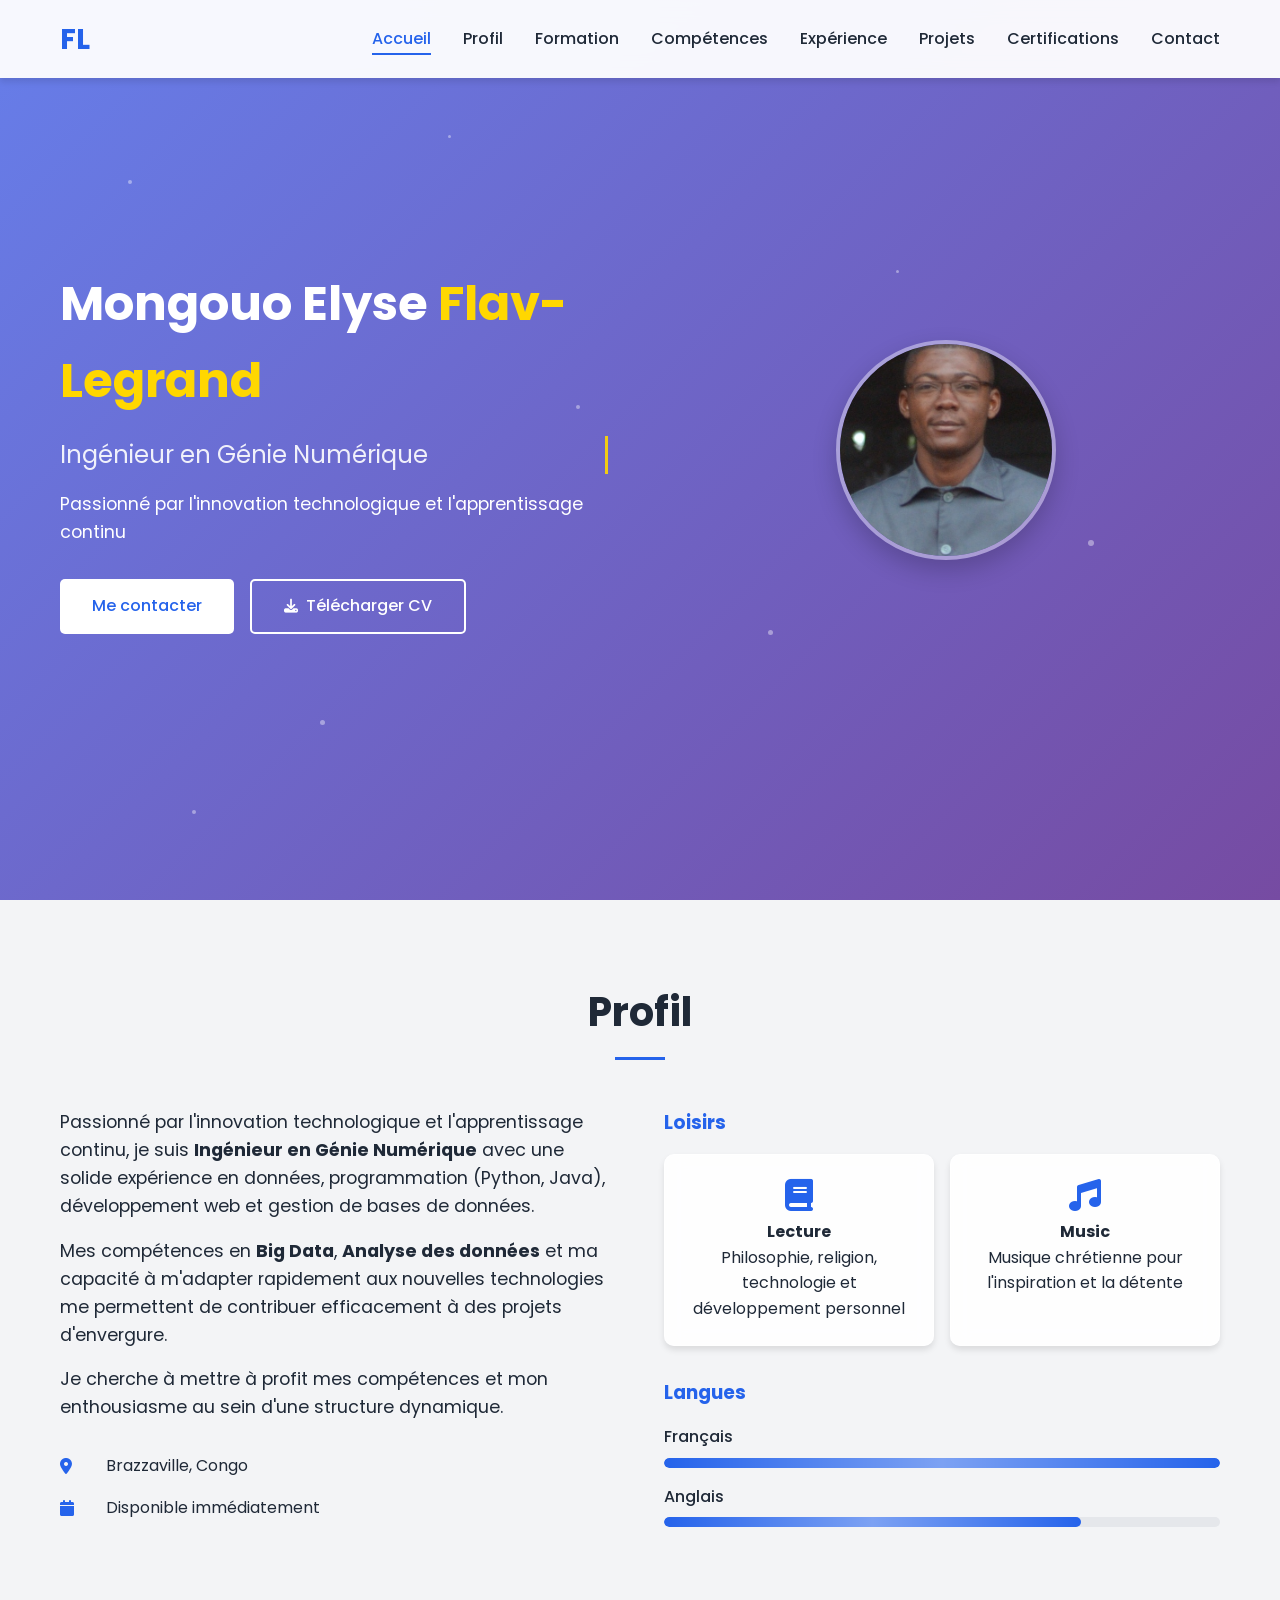
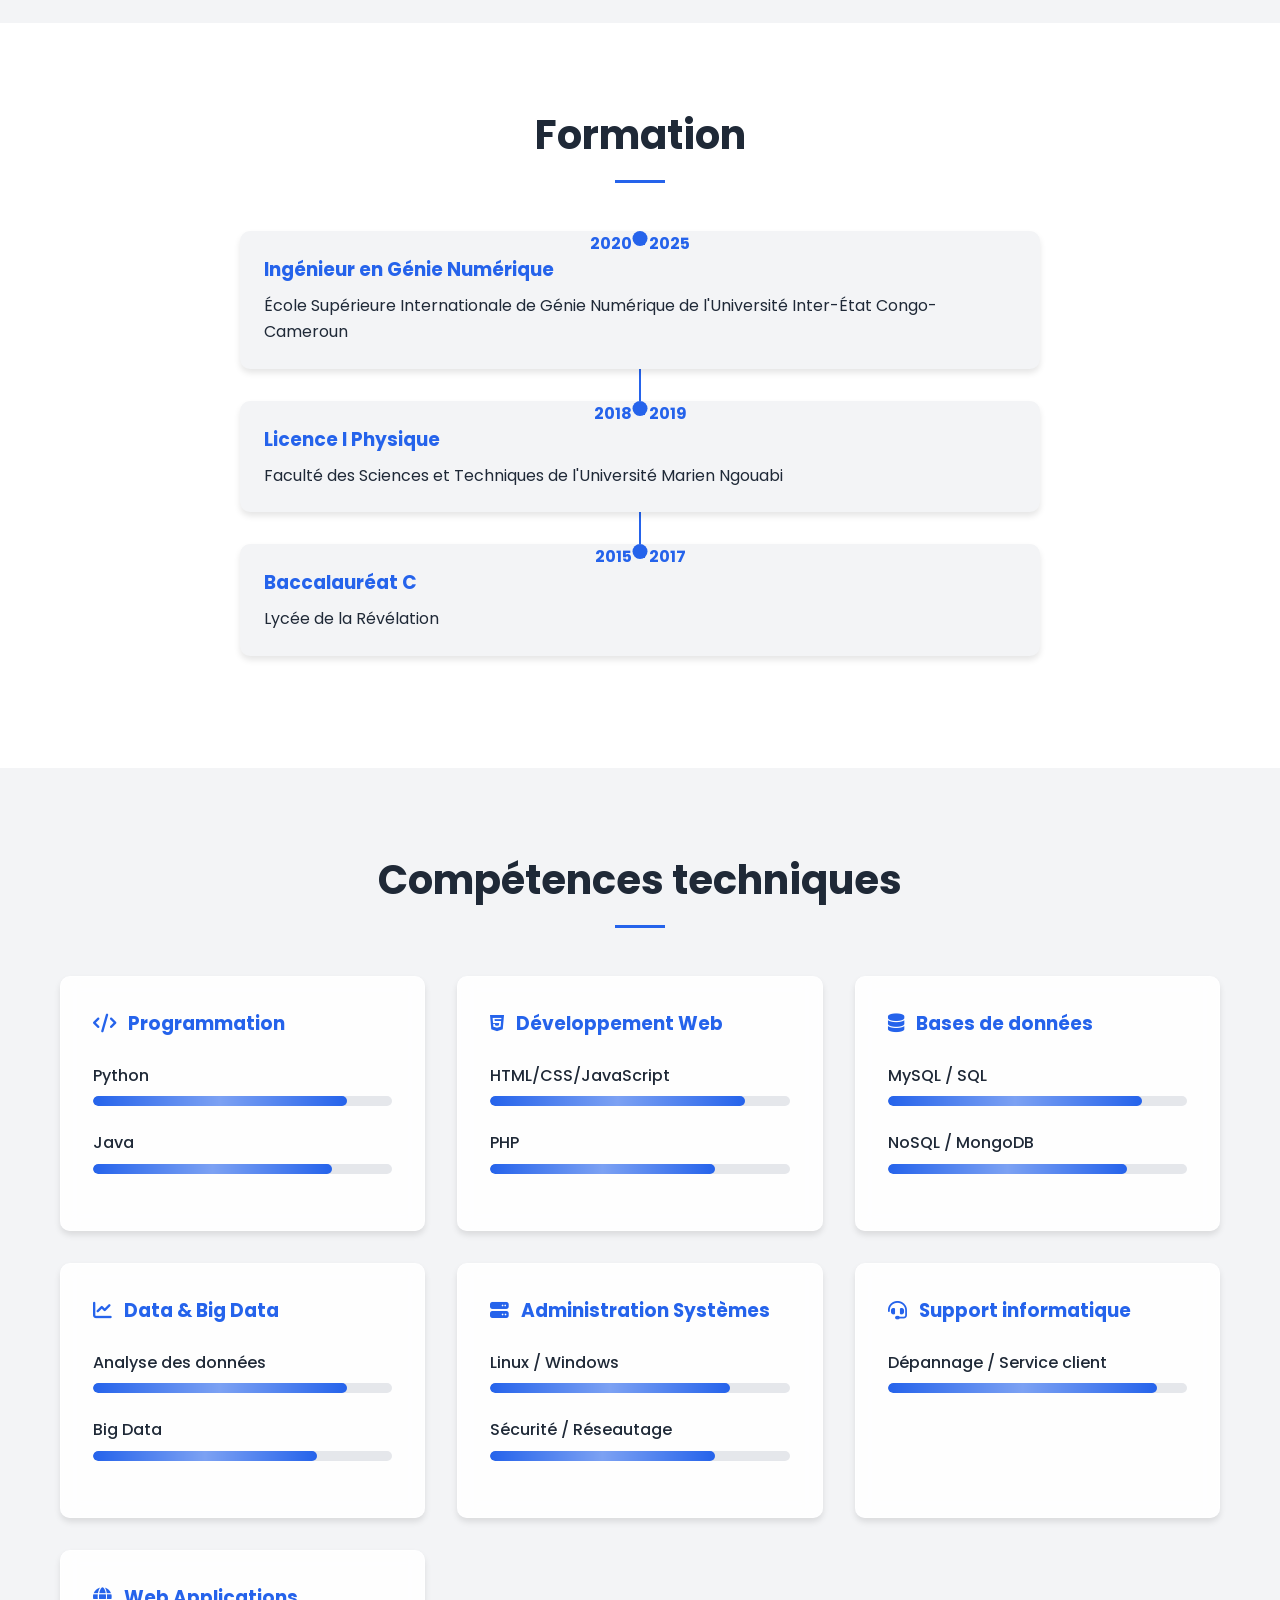
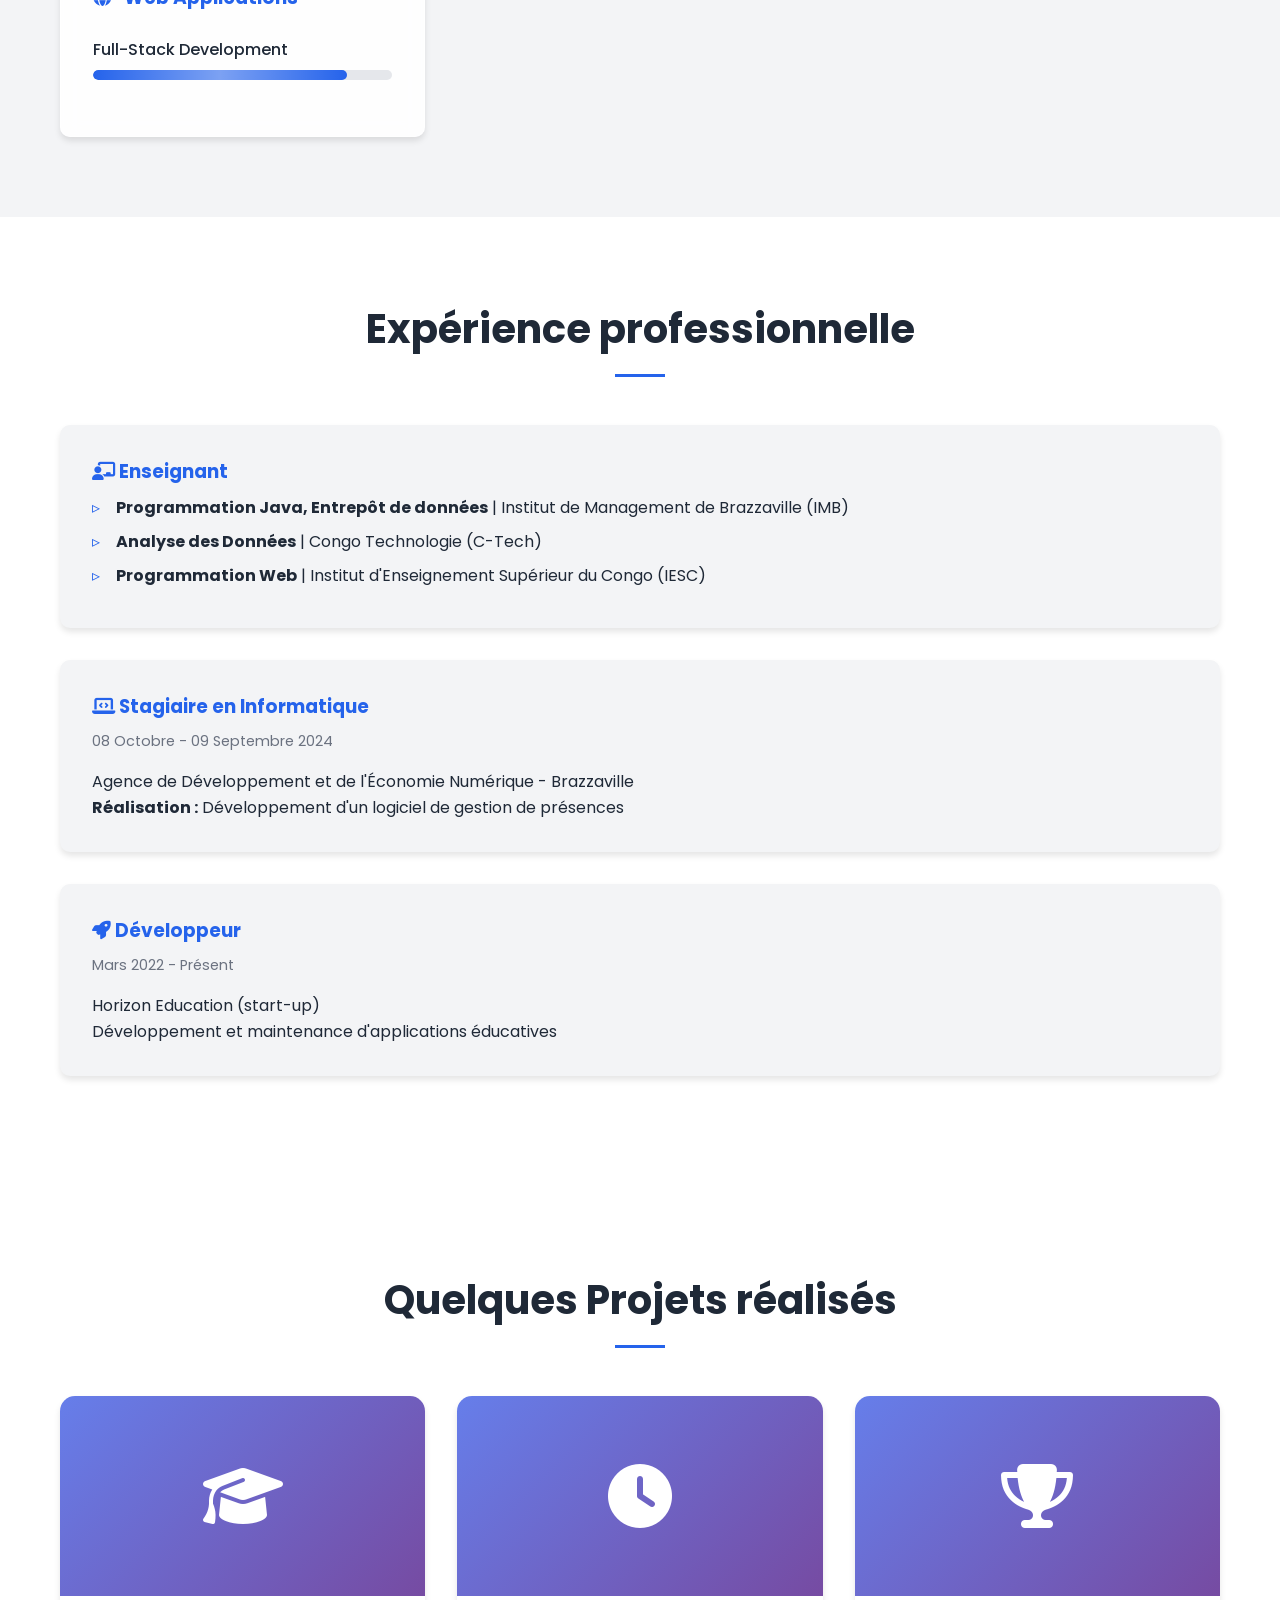
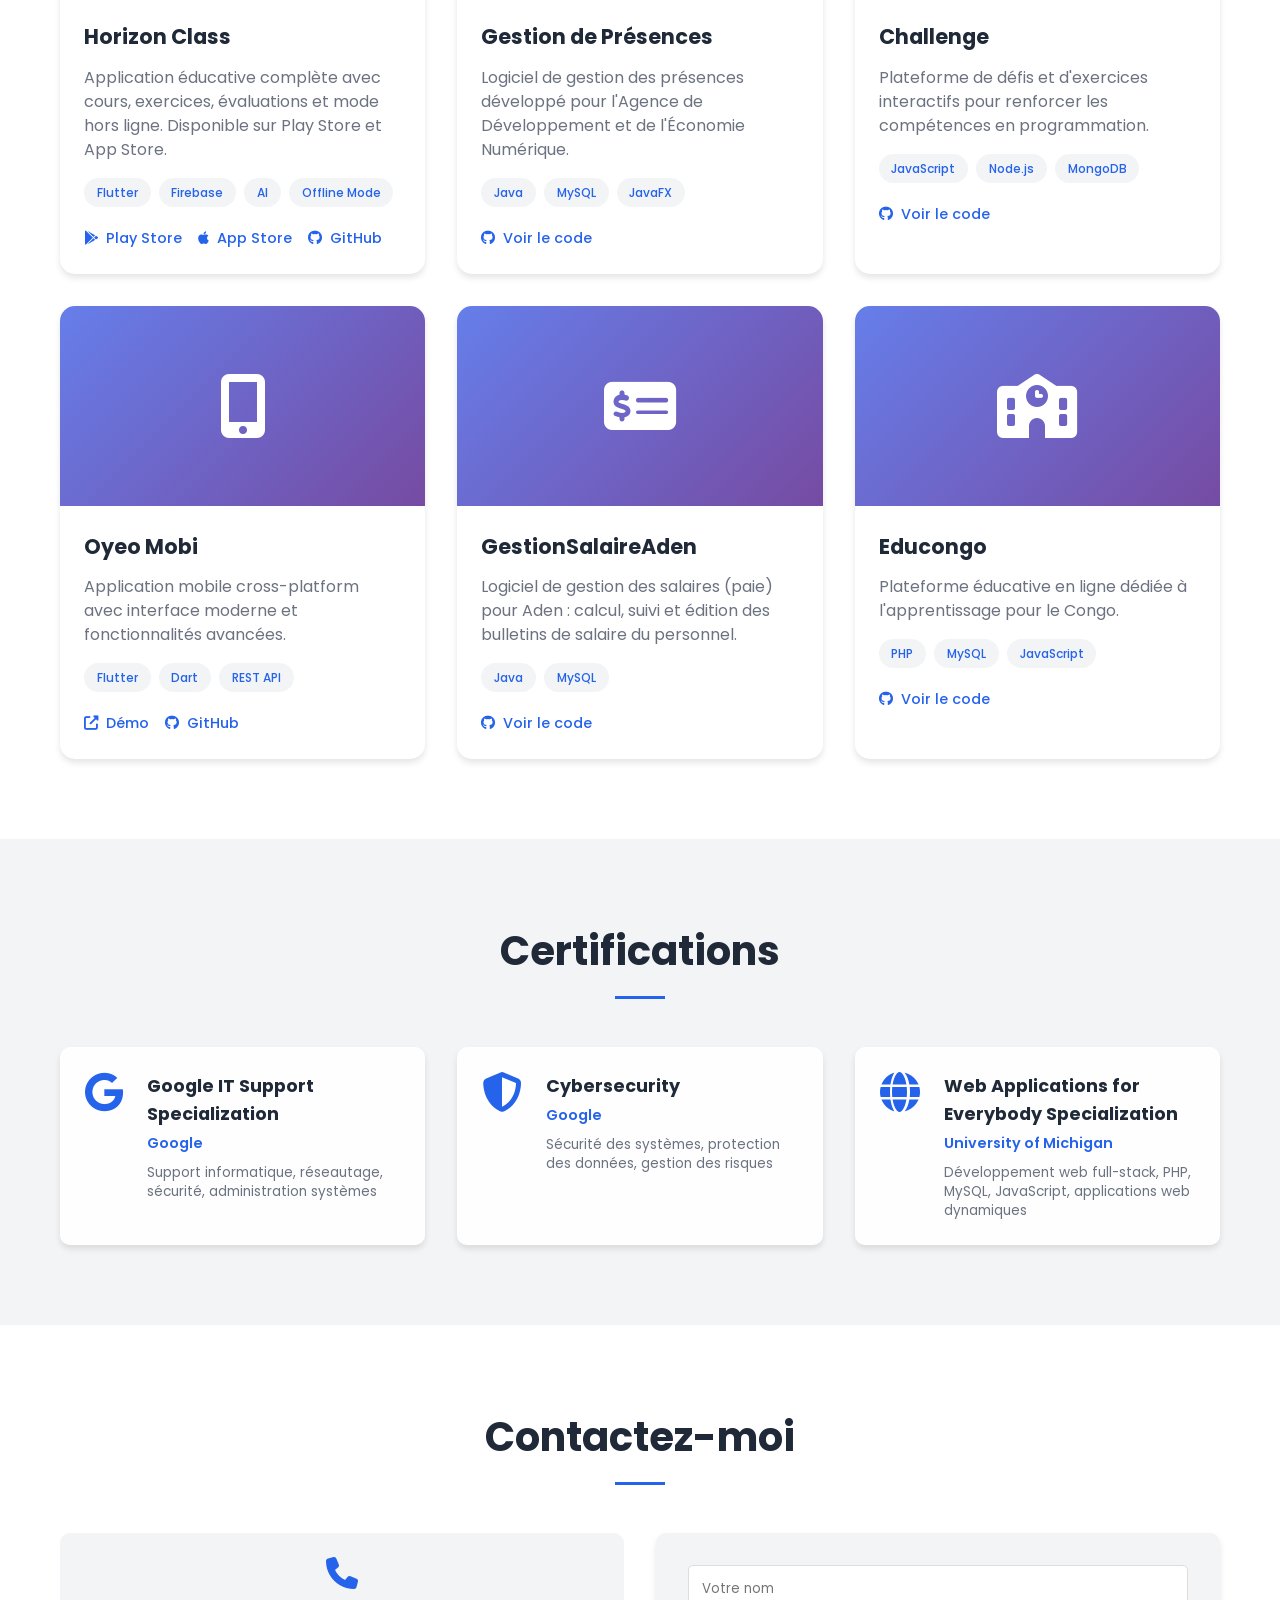
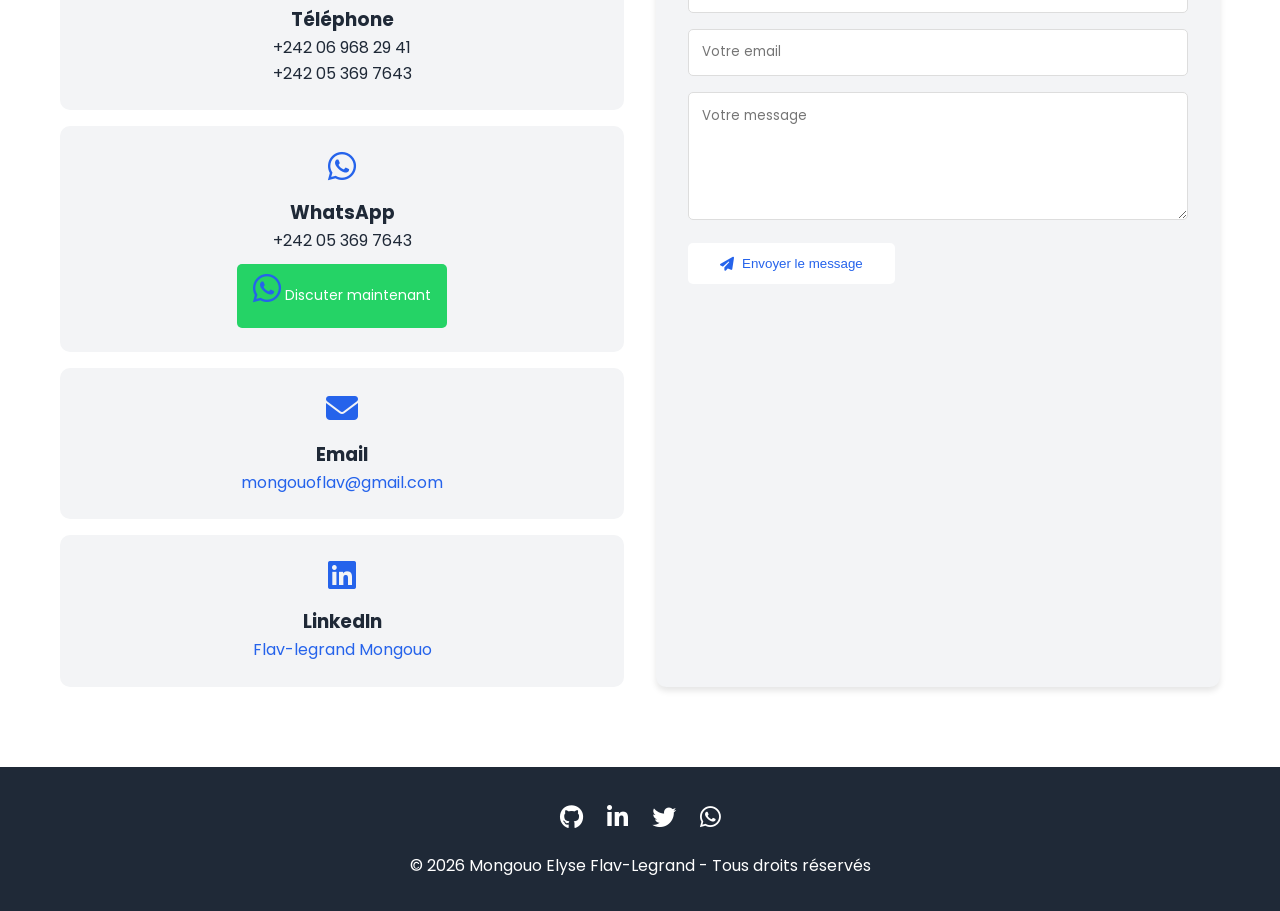
==== commit e46c5f43: "Add projects to portfolio with images or links (6aa8586dc1889dd304c6adee)" ====
--- a/docs/index.html
+++ b/docs/index.html
@@ -395,7 +395,42 @@
                 </div>
             </div>
 
-
+            <!-- Projet 5: GestionSalaireAden -->
+            <div class="projet-card">
+                <div class="projet-image">
+                    <i class="fas fa-money-check-dollar"></i>
+                </div>
+                <div class="projet-content">
+                    <h3>GestionSalaireAden</h3>
+                    <p>Logiciel de gestion des salaires (paie) pour Aden : calcul, suivi et édition des bulletins de salaire du personnel.</p>
+                    <div class="projet-tech">
+                        <span>Java</span>
+                        <span>MySQL</span>
+                    </div>
+                    <div class="projet-links">
+                        <a href="https://github.com/Flav-legrand/Projets/tree/master/GestionSalaireAden" target="_blank" class="projet-link"><i class="fab fa-github"></i> Voir le code</a>
+                    </div>
+                </div>
+            </div>
+
+            <!-- Projet 6: Educongo -->
+            <div class="projet-card">
+                <div class="projet-image">
+                    <i class="fas fa-school"></i>
+                </div>
+                <div class="projet-content">
+                    <h3>Educongo</h3>
+                    <p>Plateforme éducative en ligne dédiée à l'apprentissage pour le Congo.</p>
+                    <div class="projet-tech">
+                        <span>PHP</span>
+                        <span>MySQL</span>
+                        <span>JavaScript</span>
+                    </div>
+                    <div class="projet-links">
+                        <a href="https://github.com/Flav-legrand/Educongo" target="_blank" class="projet-link"><i class="fab fa-github"></i> Voir le code</a>
+                    </div>
+                </div>
+            </div>
 
         </div>
     </div>
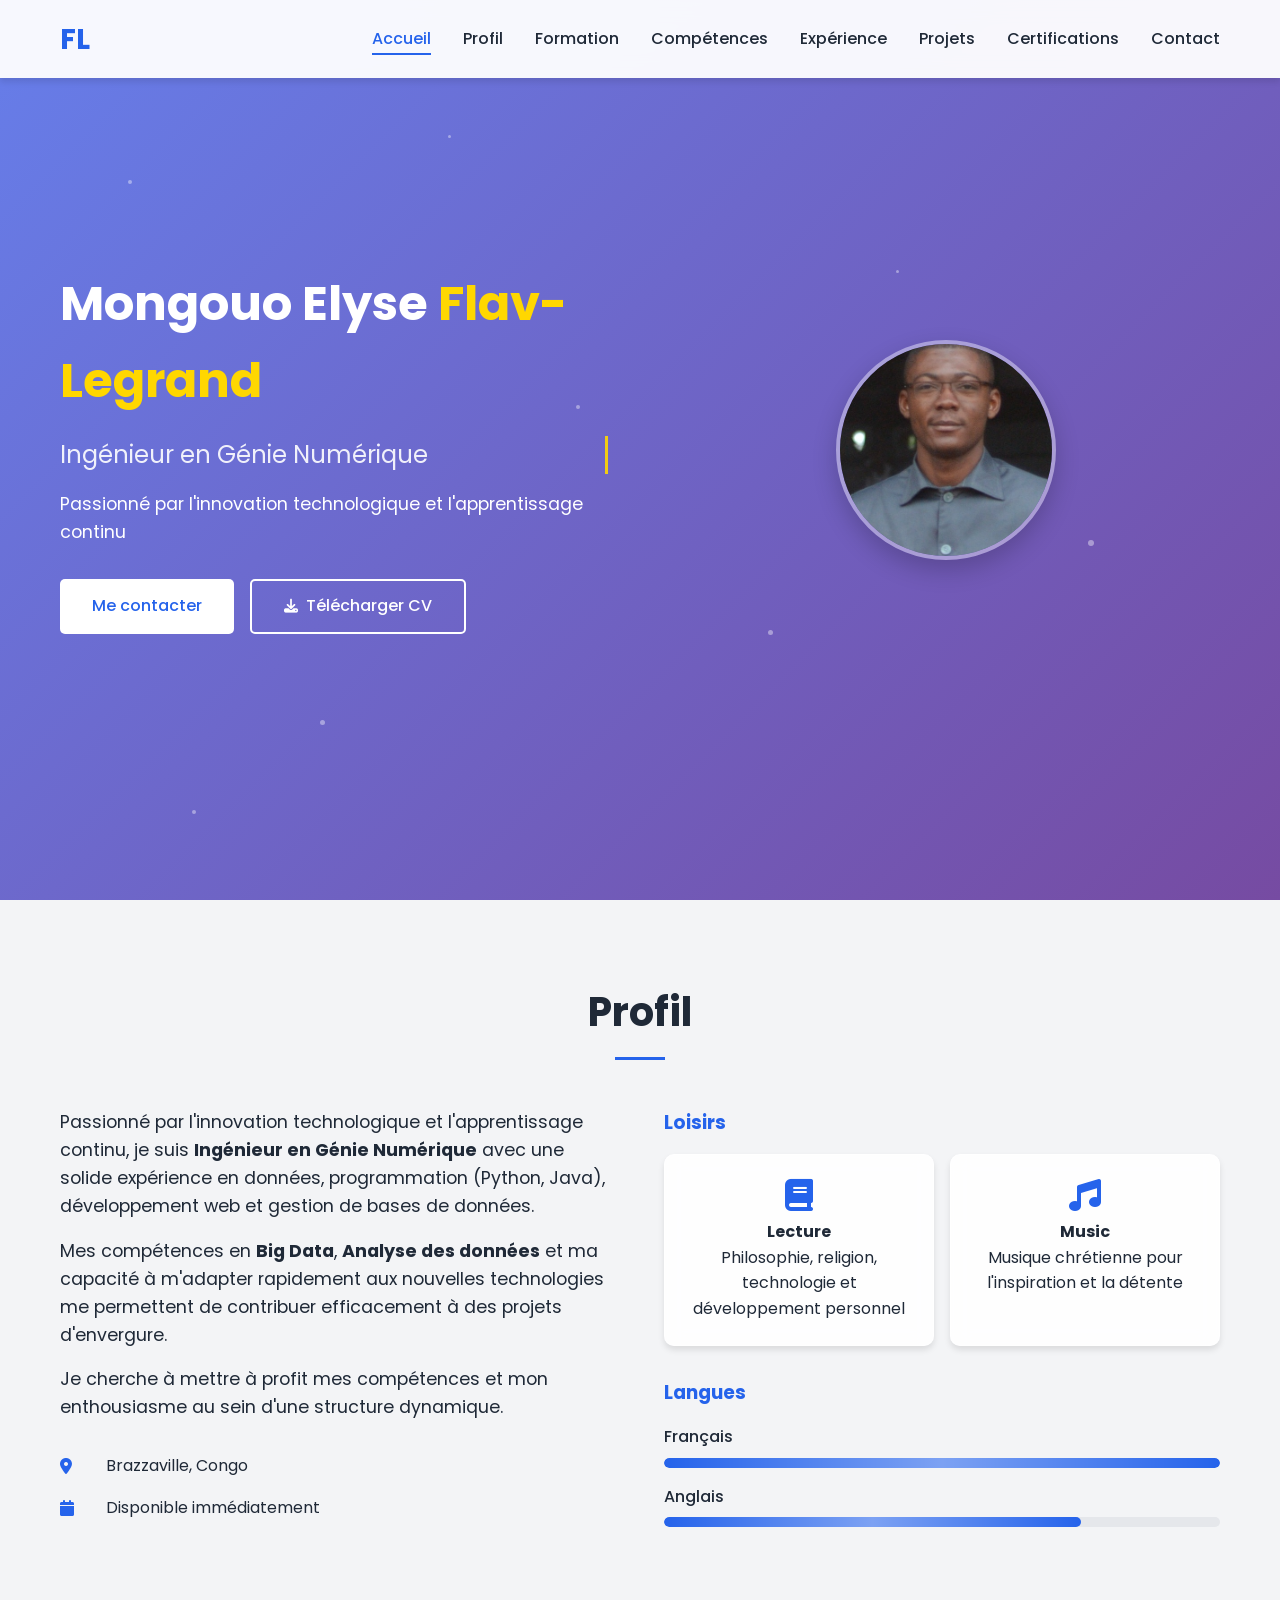
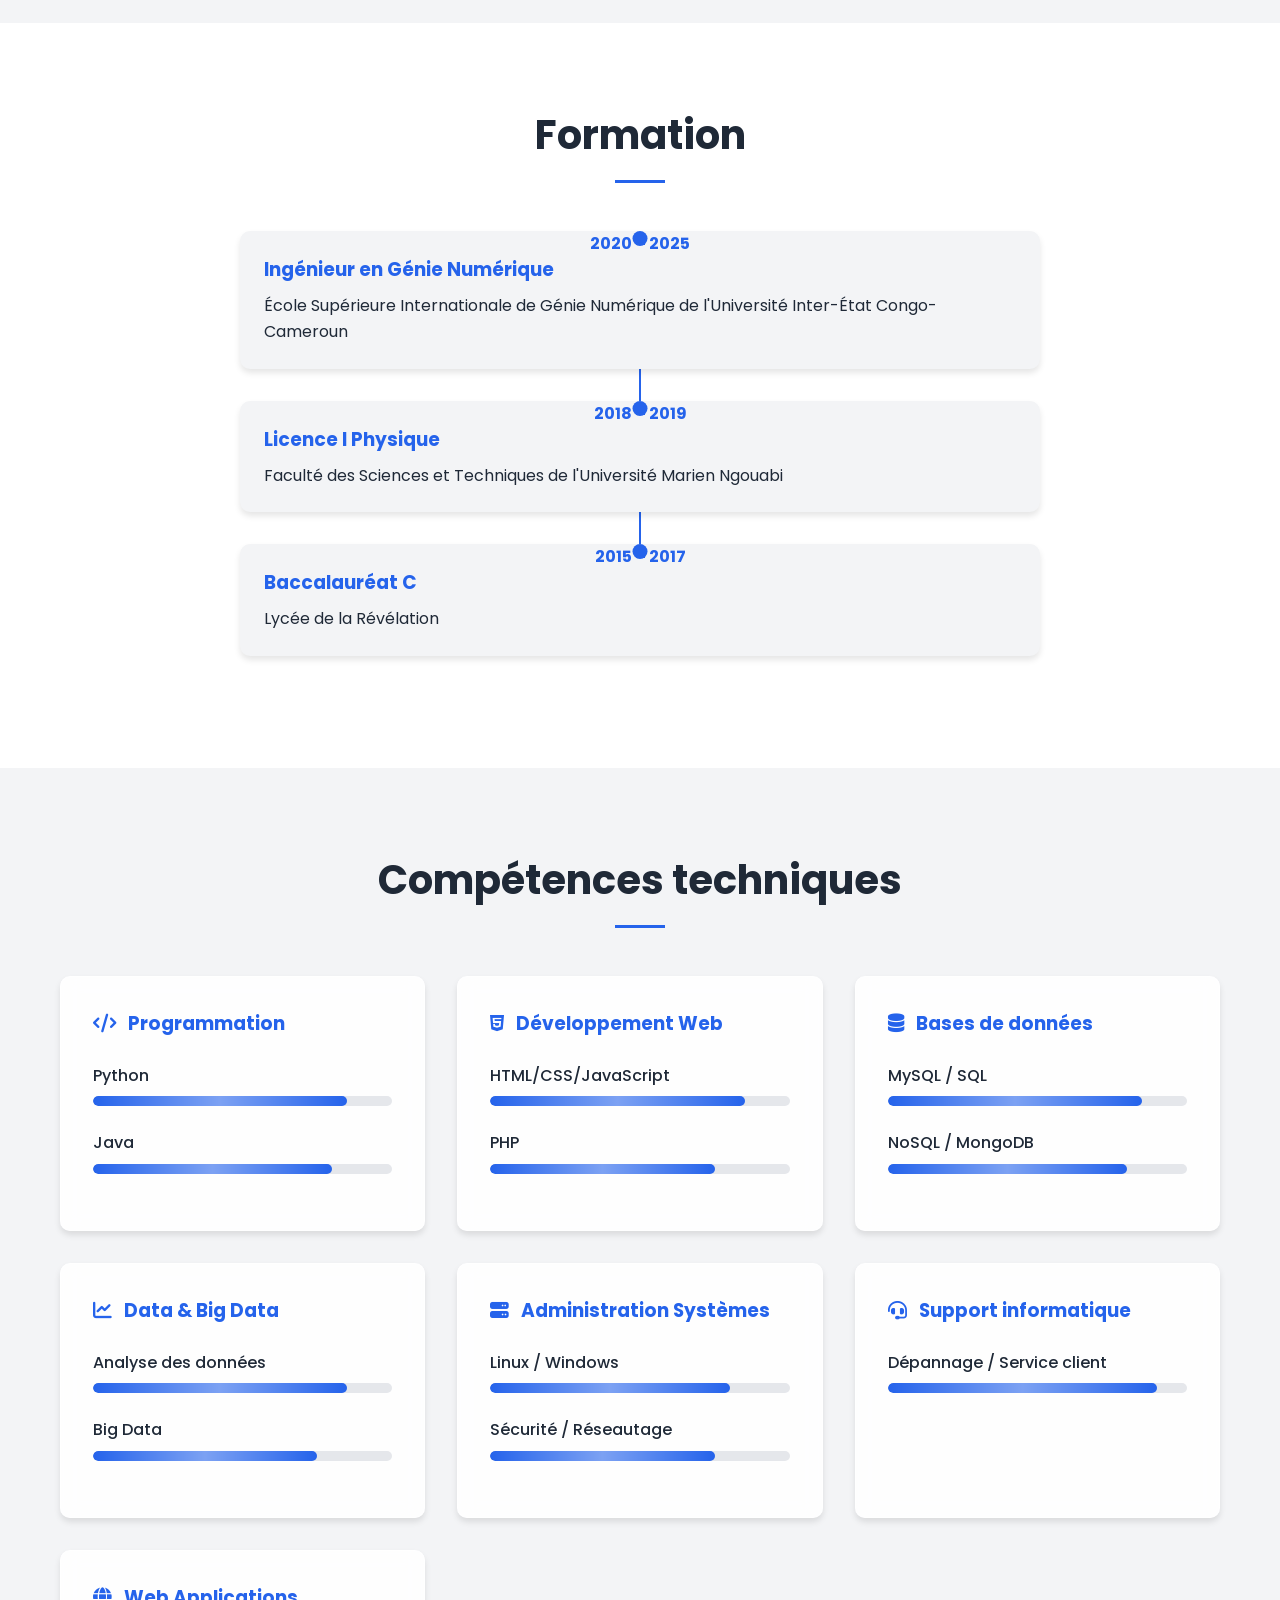
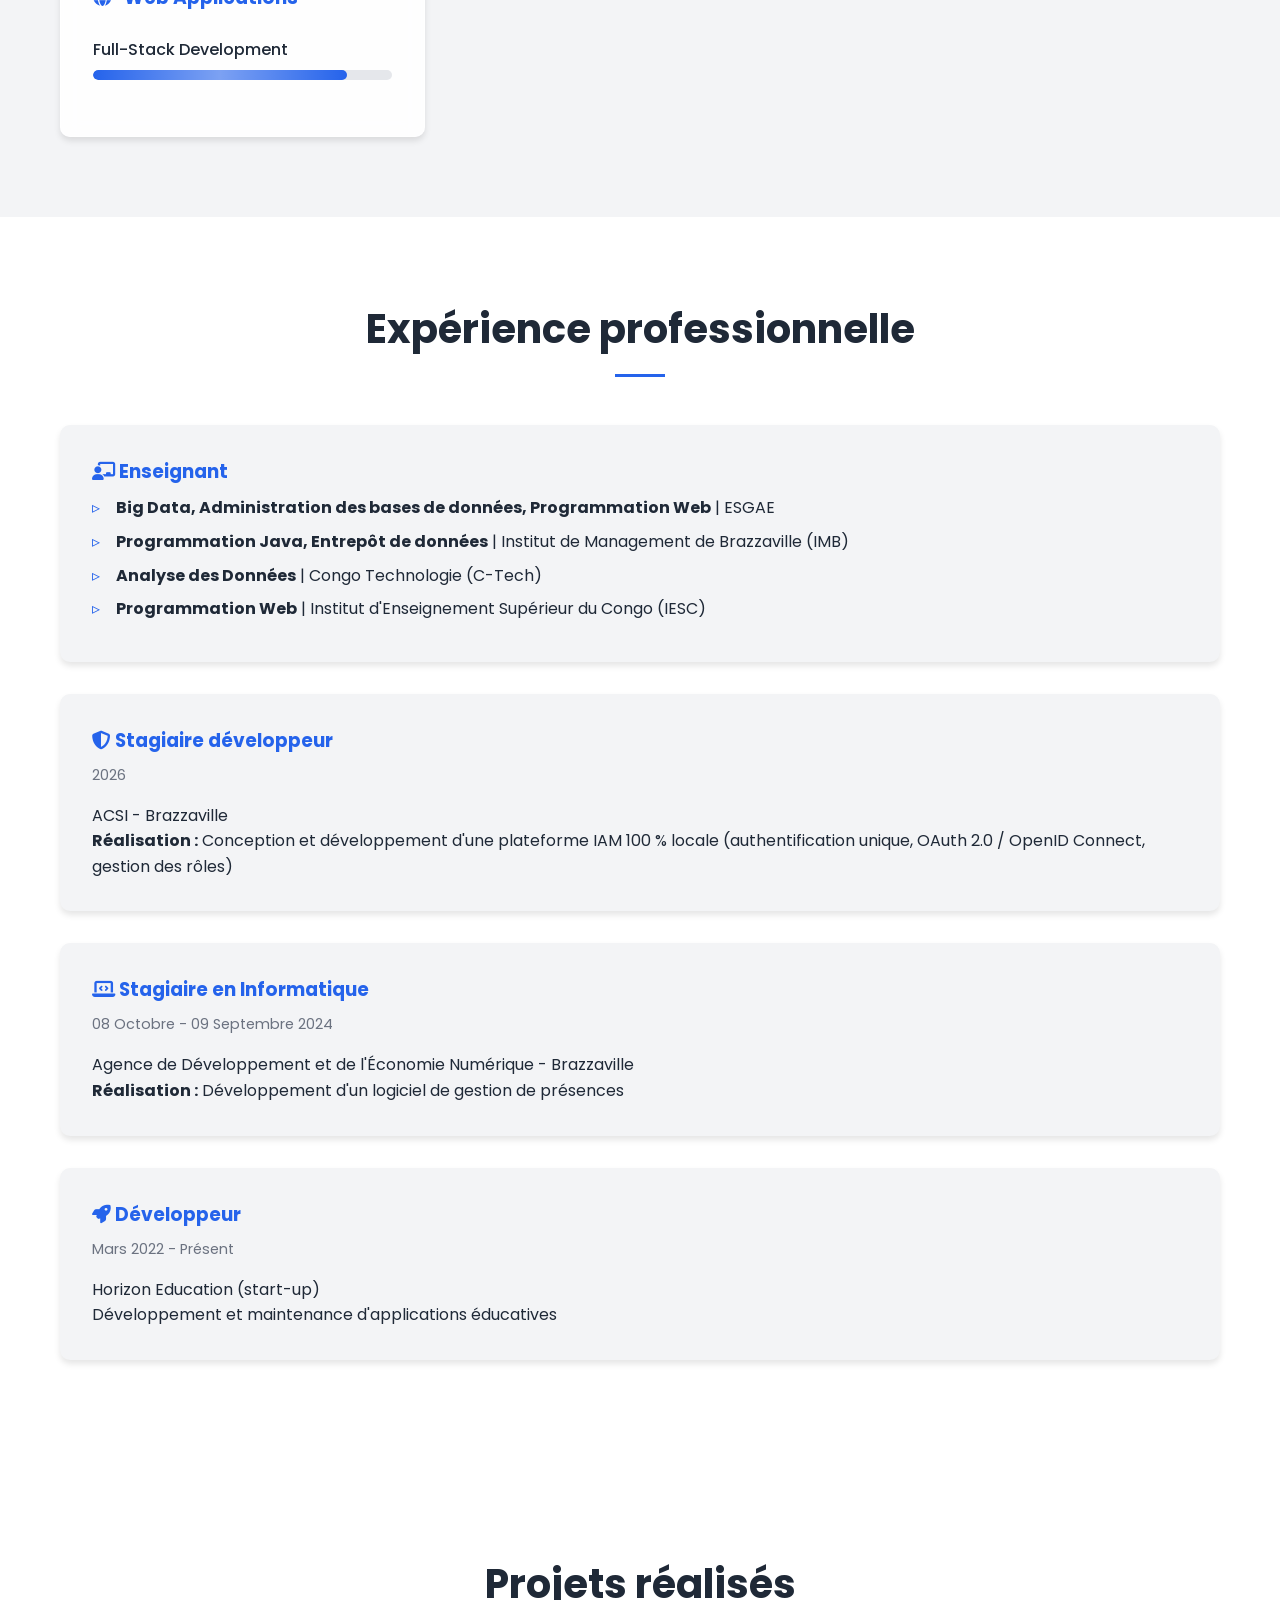
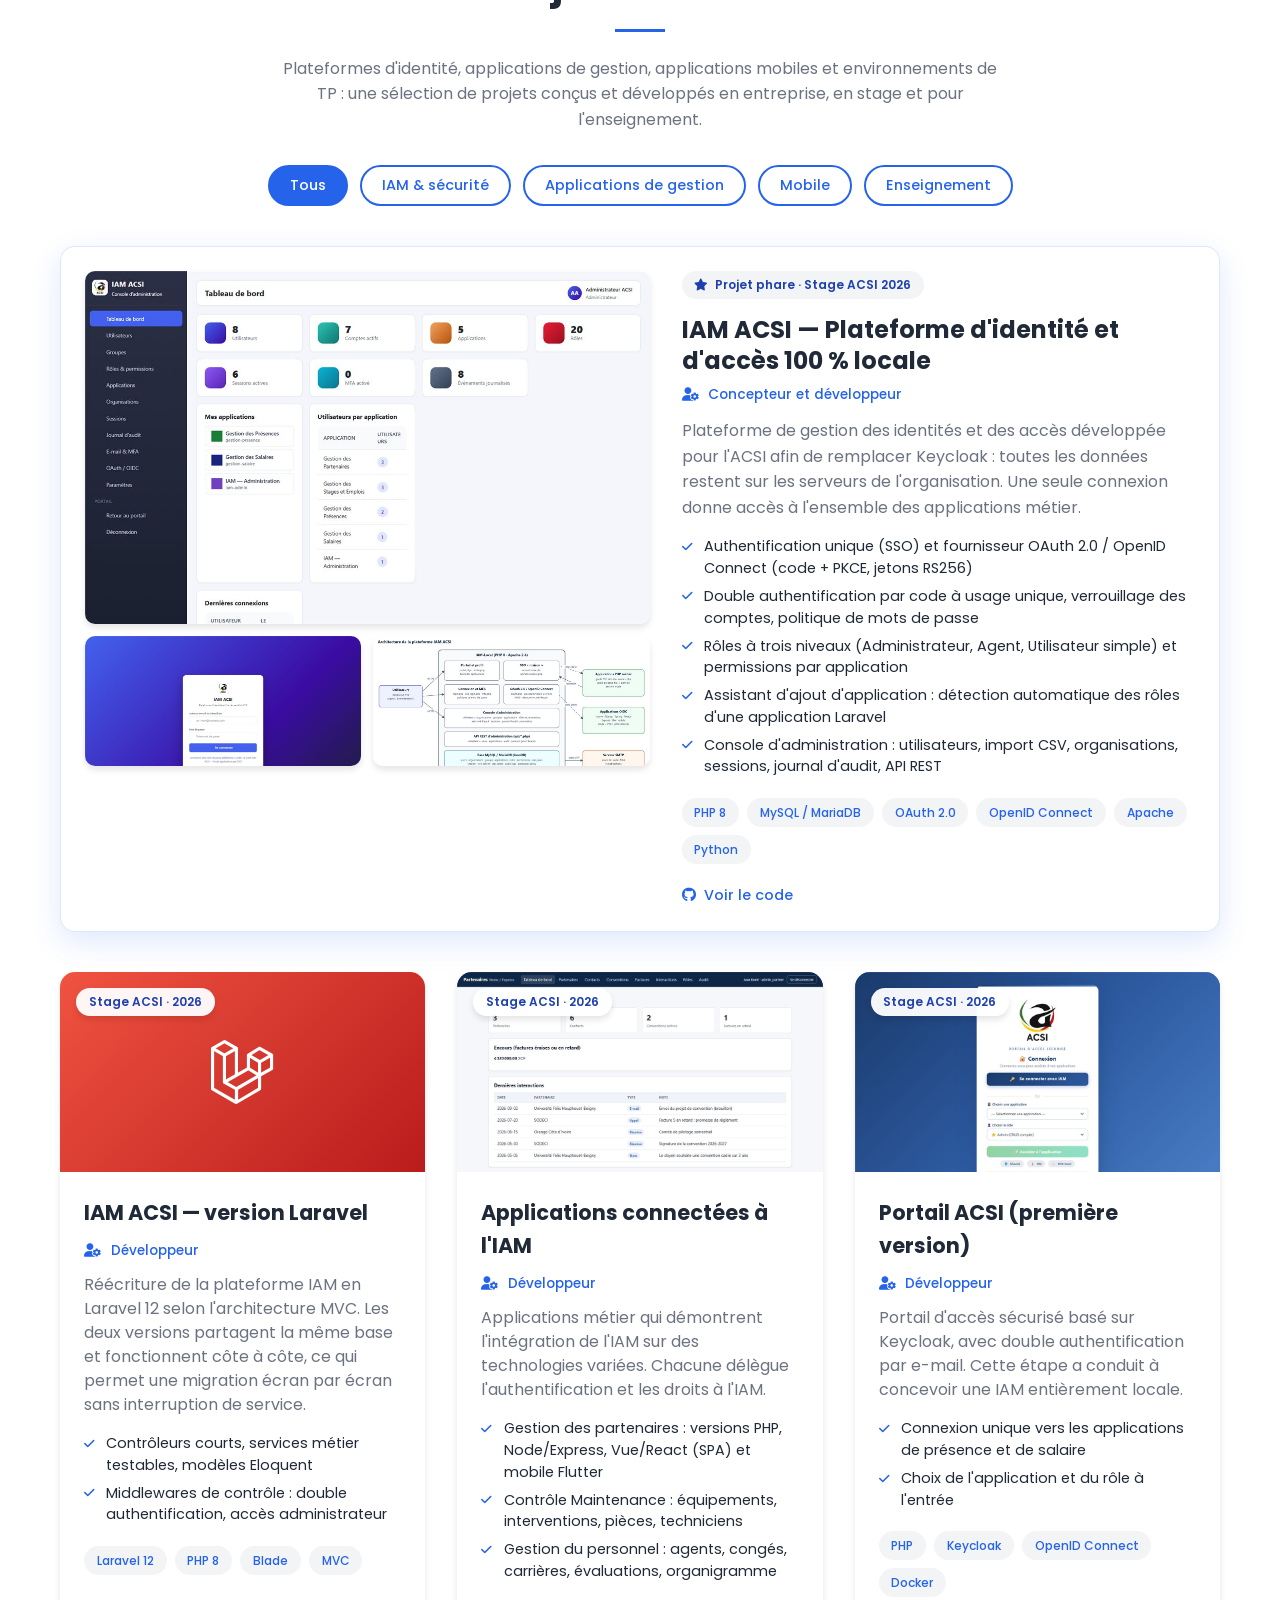
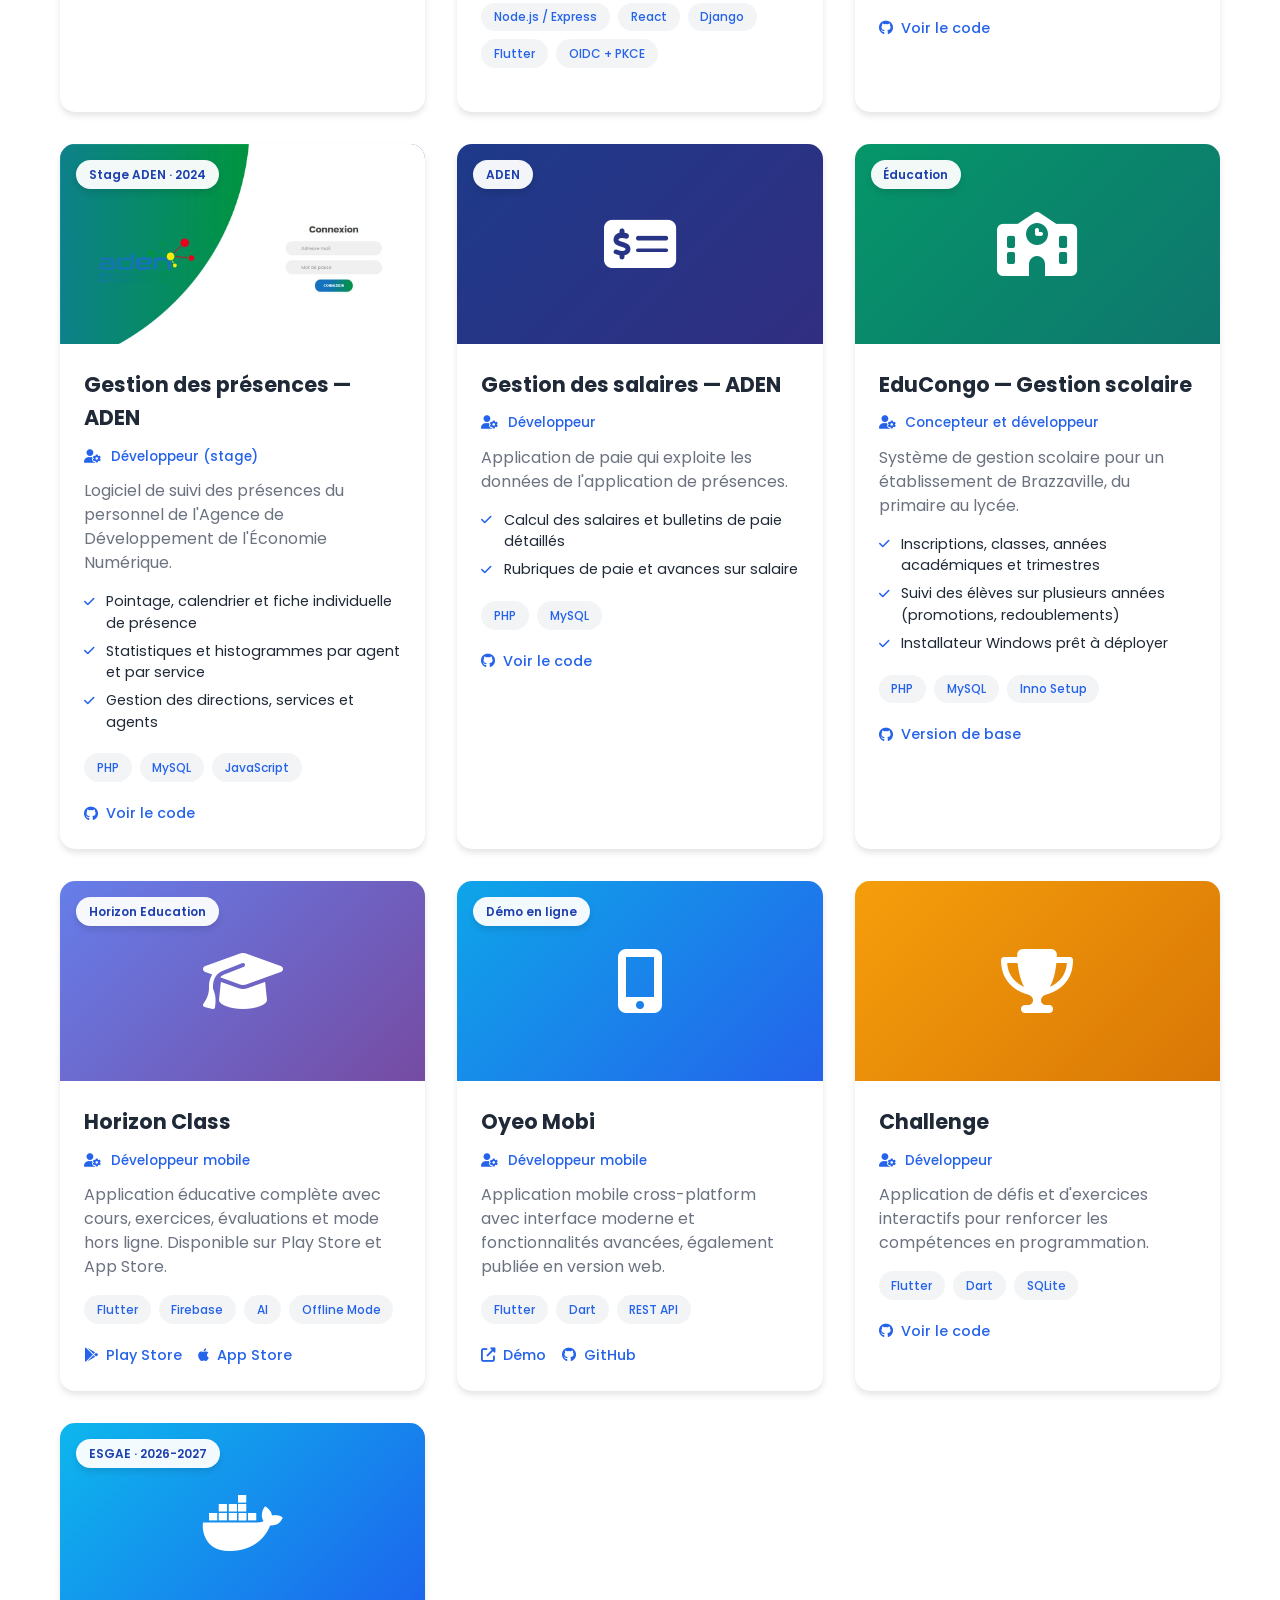
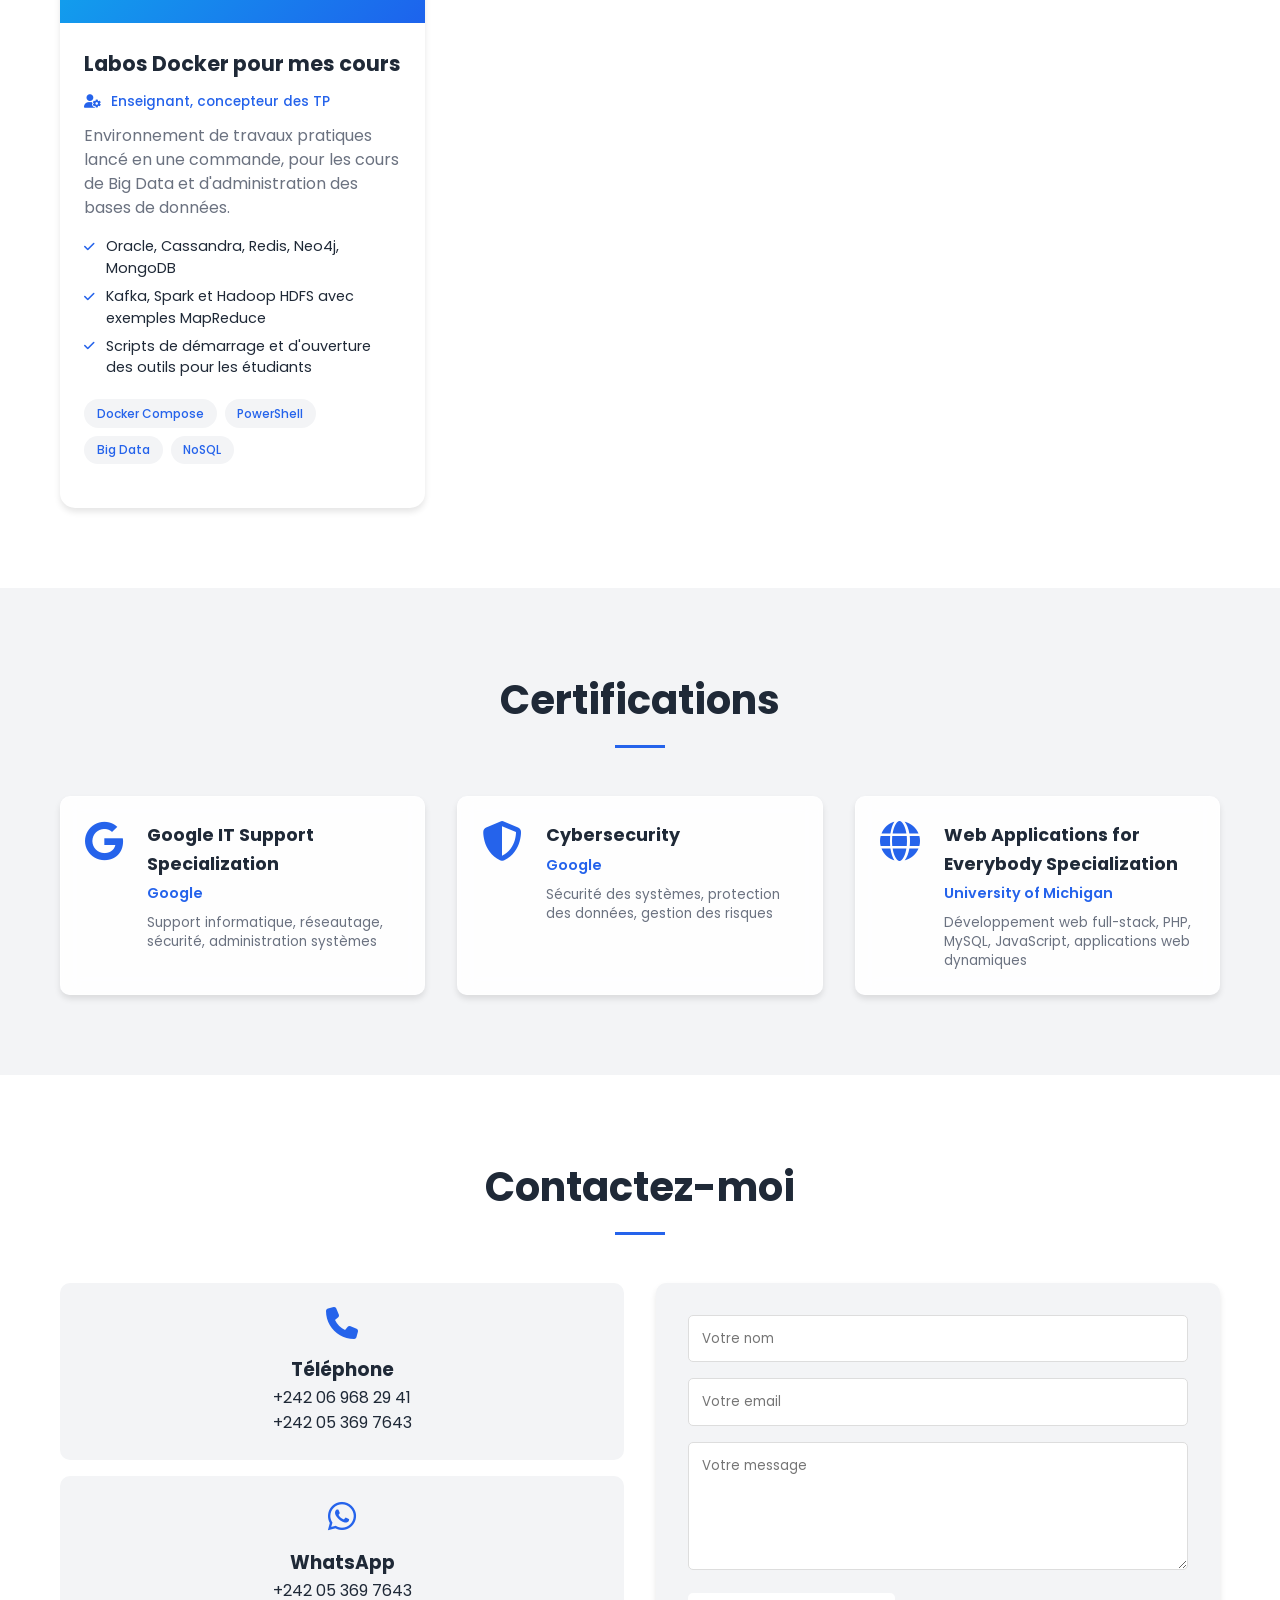
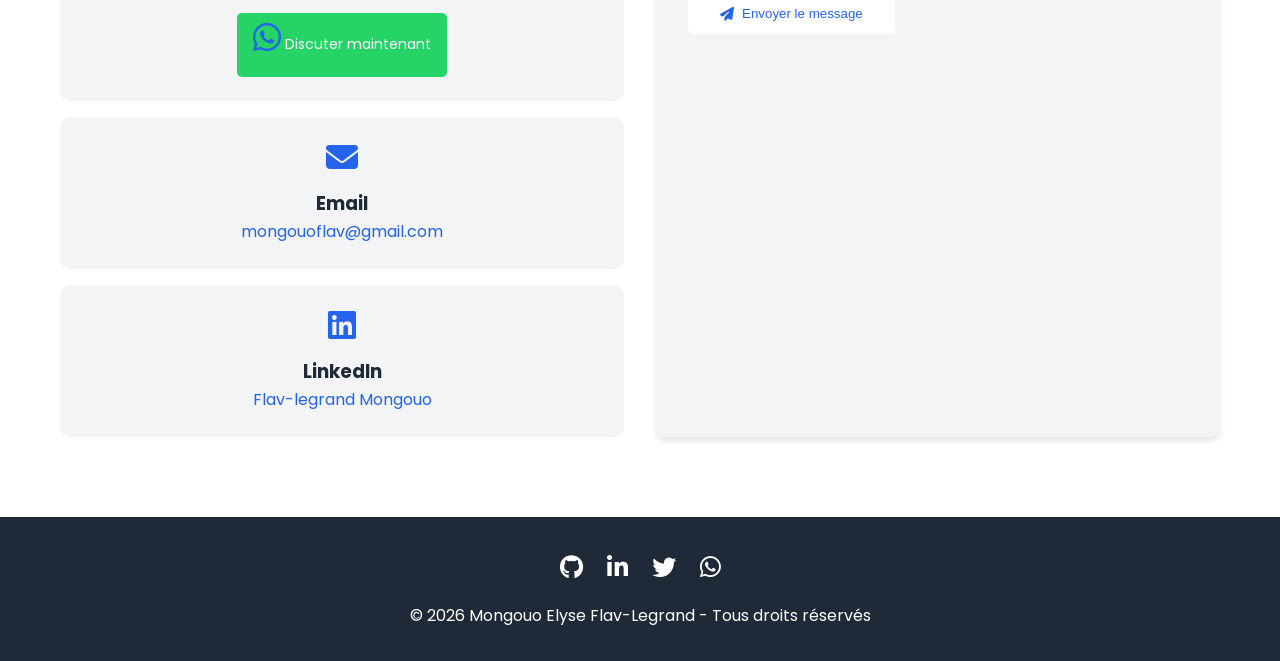
==== commit 43c8d277: "Portfolio : section Projets complète avec captures, filtres et visionneuse - Projet phare IAM ACSI (" ====
--- a/docs/index.html
+++ b/docs/index.html
@@ -5,7 +5,7 @@
     <meta charset="UTF-8">
     <meta name="viewport" content="width=device-width, initial-scale=1.0">
     <meta name="description" content="Portfolio de Mongouo Elyse Flav-Legrand - Ingénieur en Génie Numérique">
-    <meta name="keywords" content="Ingénieur, Génie Numérique, Python, Java, Big Data, MongoDB, Portfolio, Projets">
+    <meta name="keywords" content="Ingénieur, Génie Numérique, Python, Java, Big Data, MongoDB, PHP, Laravel, Flutter, IAM, SSO, OpenID Connect, Portfolio, Projets">
     <meta name="author" content="Mongouo Elyse Flav-Legrand">
     <title>Flav-Legrand Mongouo | Ingénieur en Génie Numérique</title>
     <link rel="stylesheet" href="css/style.css">
@@ -286,6 +286,7 @@
                 <h3><i class="fas fa-chalkboard-user"></i> Enseignant</h3>
                 <div class="experience-details">
                     <ul>
+                        <li><strong>Big Data, Administration des bases de données, Programmation Web</strong> | ESGAE</li>
                         <li><strong>Programmation Java, Entrepôt de données</strong> | Institut de Management de
                             Brazzaville (IMB)</li>
                         <li><strong>Analyse des Données</strong> | Congo Technologie (C-Tech)</li>
@@ -295,6 +296,14 @@
             </div>
 
             <div class="experience-card">
+                <h3><i class="fas fa-shield-halved"></i> Stagiaire développeur</h3>
+                <p class="experience-date">2026</p>
+                <p>ACSI - Brazzaville</p>
+                <p><strong>Réalisation :</strong> Conception et développement d'une plateforme IAM 100 % locale
+                    (authentification unique, OAuth 2.0 / OpenID Connect, gestion des rôles)</p>
+            </div>
+
+            <div class="experience-card">
                 <h3><i class="fas fa-laptop-code"></i> Stagiaire en Informatique</h3>
                 <p class="experience-date">08 Octobre - 09 Septembre 2024</p>
                 <p>Agence de Développement et de l'Économie Numérique - Brazzaville</p>
@@ -312,16 +321,222 @@
 
 <section id="projets" class="projets">
     <div class="container">
-        <h2 class="section-title">Quelques Projets réalisés</h2>
+        <h2 class="section-title">Projets réalisés</h2>
+        <p class="projets-intro">
+            Plateformes d'identité, applications de gestion, applications mobiles et environnements de TP :
+            une sélection de projets conçus et développés en entreprise, en stage et pour l'enseignement.
+        </p>
+
+        <div class="projets-filtres" role="group" aria-label="Filtrer les projets">
+            <button class="filtre-btn active" data-filtre="tous">Tous</button>
+            <button class="filtre-btn" data-filtre="iam">IAM &amp; sécurité</button>
+            <button class="filtre-btn" data-filtre="gestion">Applications de gestion</button>
+            <button class="filtre-btn" data-filtre="mobile">Mobile</button>
+            <button class="filtre-btn" data-filtre="enseignement">Enseignement</button>
+        </div>
+
+        <!-- Projet phare : IAM ACSI -->
+        <article class="projet-vedette" data-categories="iam">
+            <div class="vedette-galerie">
+                <figure class="vedette-principale">
+                    <img src="assets/images/projets/iam-tableau-de-bord.jpg" alt="Console d'administration de l'IAM ACSI : tableau de bord" loading="lazy" data-lightbox>
+                </figure>
+                <div class="vedette-miniatures">
+                    <img src="assets/images/projets/iam-connexion.jpg" alt="Page de connexion de l'IAM ACSI" loading="lazy" data-lightbox>
+                    <img src="assets/images/projets/iam-architecture.jpg" alt="Architecture de la plateforme IAM ACSI" loading="lazy" data-lightbox>
+                </div>
+            </div>
+            <div class="vedette-contenu">
+                <span class="projet-badge"><i class="fas fa-star"></i> Projet phare · Stage ACSI 2026</span>
+                <h3>IAM ACSI — Plateforme d'identité et d'accès 100 % locale</h3>
+                <p class="projet-role"><i class="fas fa-user-gear"></i> Concepteur et développeur</p>
+                <p>
+                    Plateforme de gestion des identités et des accès développée pour l'ACSI afin de remplacer Keycloak :
+                    toutes les données restent sur les serveurs de l'organisation. Une seule connexion donne accès à
+                    l'ensemble des applications métier.
+                </p>
+                <ul class="projet-fonctions">
+                    <li>Authentification unique (SSO) et fournisseur OAuth 2.0 / OpenID Connect (code + PKCE, jetons RS256)</li>
+                    <li>Double authentification par code à usage unique, verrouillage des comptes, politique de mots de passe</li>
+                    <li>Rôles à trois niveaux (Administrateur, Agent, Utilisateur simple) et permissions par application</li>
+                    <li>Assistant d'ajout d'application : détection automatique des rôles d'une application Laravel</li>
+                    <li>Console d'administration : utilisateurs, import CSV, organisations, sessions, journal d'audit, API REST</li>
+                </ul>
+                <div class="projet-tech">
+                    <span>PHP 8</span>
+                    <span>MySQL / MariaDB</span>
+                    <span>OAuth 2.0</span>
+                    <span>OpenID Connect</span>
+                    <span>Apache</span>
+                    <span>Python</span>
+                </div>
+                <div class="projet-links">
+                    <a href="https://github.com/Flav-legrand/acsi" target="_blank" rel="noopener" class="projet-link"><i class="fab fa-github"></i> Voir le code</a>
+                </div>
+            </div>
+        </article>
+
         <div class="projets-grid">
-            
-            <!-- Projet 1: Horizon Class -->
-            <div class="projet-card">
+
+            <!-- IAM ACSI version Laravel -->
+            <div class="projet-card" data-categories="iam">
+                <div class="projet-image projet-image--laravel">
+                    <i class="fab fa-laravel"></i>
+                    <span class="projet-badge">Stage ACSI · 2026</span>
+                </div>
+                <div class="projet-content">
+                    <h3>IAM ACSI — version Laravel</h3>
+                    <p class="projet-role"><i class="fas fa-user-gear"></i> Développeur</p>
+                    <p>Réécriture de la plateforme IAM en Laravel 12 selon l'architecture MVC. Les deux versions partagent la même base et fonctionnent côte à côte, ce qui permet une migration écran par écran sans interruption de service.</p>
+                    <ul class="projet-fonctions">
+                        <li>Contrôleurs courts, services métier testables, modèles Eloquent</li>
+                        <li>Middlewares de contrôle : double authentification, accès administrateur</li>
+                    </ul>
+                    <div class="projet-tech">
+                        <span>Laravel 12</span>
+                        <span>PHP 8</span>
+                        <span>Blade</span>
+                        <span>MVC</span>
+                    </div>
+                </div>
+            </div>
+
+            <!-- Applications intégrées à l'IAM -->
+            <div class="projet-card" data-categories="iam gestion mobile">
+                <div class="projet-image">
+                    <img src="assets/images/projets/partenaires-express.jpg" alt="Application Gestion des partenaires connectée à l'IAM" loading="lazy" data-lightbox>
+                    <span class="projet-badge">Stage ACSI · 2026</span>
+                </div>
+                <div class="projet-content">
+                    <h3>Applications connectées à l'IAM</h3>
+                    <p class="projet-role"><i class="fas fa-user-gear"></i> Développeur</p>
+                    <p>Applications métier qui démontrent l'intégration de l'IAM sur des technologies variées. Chacune délègue l'authentification et les droits à l'IAM.</p>
+                    <ul class="projet-fonctions">
+                        <li>Gestion des partenaires : versions PHP, Node/Express, Vue/React (SPA) et mobile Flutter</li>
+                        <li>Contrôle Maintenance : équipements, interventions, pièces, techniciens</li>
+                        <li>Gestion du personnel : agents, congés, carrières, évaluations, organigramme</li>
+                    </ul>
+                    <div class="projet-tech">
+                        <span>Node.js / Express</span>
+                        <span>React</span>
+                        <span>Django</span>
+                        <span>Flutter</span>
+                        <span>OIDC + PKCE</span>
+                    </div>
+                </div>
+            </div>
+
+            <!-- Portail ACSI v1 -->
+            <div class="projet-card" data-categories="iam">
+                <div class="projet-image">
+                    <img src="assets/images/projets/portail-acsi-v1.jpg" alt="Portail d'accès sécurisé ACSI, première version" loading="lazy" data-lightbox>
+                    <span class="projet-badge">Stage ACSI · 2026</span>
+                </div>
+                <div class="projet-content">
+                    <h3>Portail ACSI (première version)</h3>
+                    <p class="projet-role"><i class="fas fa-user-gear"></i> Développeur</p>
+                    <p>Portail d'accès sécurisé basé sur Keycloak, avec double authentification par e-mail. Cette étape a conduit à concevoir une IAM entièrement locale.</p>
+                    <ul class="projet-fonctions">
+                        <li>Connexion unique vers les applications de présence et de salaire</li>
+                        <li>Choix de l'application et du rôle à l'entrée</li>
+                    </ul>
+                    <div class="projet-tech">
+                        <span>PHP</span>
+                        <span>Keycloak</span>
+                        <span>OpenID Connect</span>
+                        <span>Docker</span>
+                    </div>
+                    <div class="projet-links">
+                        <a href="https://github.com/Flav-legrand/PORTAIL_ACSI_3" target="_blank" rel="noopener" class="projet-link"><i class="fab fa-github"></i> Voir le code</a>
+                    </div>
+                </div>
+            </div>
+
+            <!-- Gestion des présences ADEN -->
+            <div class="projet-card" data-categories="gestion">
+                <div class="projet-image">
+                    <img src="assets/images/projets/presences-aden.jpg" alt="Page de connexion de l'application Gestion des présences de l'ADEN" loading="lazy" data-lightbox>
+                    <span class="projet-badge">Stage ADEN · 2024</span>
+                </div>
+                <div class="projet-content">
+                    <h3>Gestion des présences — ADEN</h3>
+                    <p class="projet-role"><i class="fas fa-user-gear"></i> Développeur (stage)</p>
+                    <p>Logiciel de suivi des présences du personnel de l'Agence de Développement de l'Économie Numérique.</p>
+                    <ul class="projet-fonctions">
+                        <li>Pointage, calendrier et fiche individuelle de présence</li>
+                        <li>Statistiques et histogrammes par agent et par service</li>
+                        <li>Gestion des directions, services et agents</li>
+                    </ul>
+                    <div class="projet-tech">
+                        <span>PHP</span>
+                        <span>MySQL</span>
+                        <span>JavaScript</span>
+                    </div>
+                    <div class="projet-links">
+                        <a href="https://github.com/Flav-legrand/-iam-aden" target="_blank" rel="noopener" class="projet-link"><i class="fab fa-github"></i> Voir le code</a>
+                    </div>
+                </div>
+            </div>
+
+            <!-- Gestion des salaires ADEN -->
+            <div class="projet-card" data-categories="gestion">
+                <div class="projet-image projet-image--salaire">
+                    <i class="fas fa-money-check-dollar"></i>
+                    <span class="projet-badge">ADEN</span>
+                </div>
+                <div class="projet-content">
+                    <h3>Gestion des salaires — ADEN</h3>
+                    <p class="projet-role"><i class="fas fa-user-gear"></i> Développeur</p>
+                    <p>Application de paie qui exploite les données de l'application de présences.</p>
+                    <ul class="projet-fonctions">
+                        <li>Calcul des salaires et bulletins de paie détaillés</li>
+                        <li>Rubriques de paie et avances sur salaire</li>
+                    </ul>
+                    <div class="projet-tech">
+                        <span>PHP</span>
+                        <span>MySQL</span>
+                    </div>
+                    <div class="projet-links">
+                        <a href="https://github.com/Flav-legrand/-iam-aden" target="_blank" rel="noopener" class="projet-link"><i class="fab fa-github"></i> Voir le code</a>
+                    </div>
+                </div>
+            </div>
+
+            <!-- EduCongo -->
+            <div class="projet-card" data-categories="gestion">
+                <div class="projet-image projet-image--educongo">
+                    <i class="fas fa-school"></i>
+                    <span class="projet-badge">Éducation</span>
+                </div>
+                <div class="projet-content">
+                    <h3>EduCongo — Gestion scolaire</h3>
+                    <p class="projet-role"><i class="fas fa-user-gear"></i> Concepteur et développeur</p>
+                    <p>Système de gestion scolaire pour un établissement de Brazzaville, du primaire au lycée.</p>
+                    <ul class="projet-fonctions">
+                        <li>Inscriptions, classes, années académiques et trimestres</li>
+                        <li>Suivi des élèves sur plusieurs années (promotions, redoublements)</li>
+                        <li>Installateur Windows prêt à déployer</li>
+                    </ul>
+                    <div class="projet-tech">
+                        <span>PHP</span>
+                        <span>MySQL</span>
+                        <span>Inno Setup</span>
+                    </div>
+                    <div class="projet-links">
+                        <a href="https://github.com/Flav-legrand/Gestion-Scolaire" target="_blank" rel="noopener" class="projet-link"><i class="fab fa-github"></i> Version de base</a>
+                    </div>
+                </div>
+            </div>
+
+            <!-- Horizon Class -->
+            <div class="projet-card" data-categories="mobile">
                 <div class="projet-image">
                     <i class="fas fa-graduation-cap"></i>
+                    <span class="projet-badge">Horizon Education</span>
                 </div>
                 <div class="projet-content">
                     <h3>Horizon Class</h3>
+                    <p class="projet-role"><i class="fas fa-user-gear"></i> Développeur mobile</p>
                     <p>Application éducative complète avec cours, exercices, évaluations et mode hors ligne. Disponible sur Play Store et App Store.</p>
                     <div class="projet-tech">
                         <span>Flutter</span>
@@ -330,109 +545,86 @@
                         <span>Offline Mode</span>
                     </div>
                     <div class="projet-links">
-                        <a href="https://play.google.com/store/apps/details?id=com.horizoneducation.horizonclass" target="_blank" class="projet-link"><i class="fab fa-google-play"></i> Play Store</a>
-                        <a href="https://apps.apple.com/cg/app/horizon-class/id6754470109" target="_blank" class="projet-link"><i class="fab fa-apple"></i> App Store</a>
-                        <a href="https://github.com/Flav-legrand/Oyeo" target="_blank" class="projet-link"><i class="fab fa-github"></i> GitHub</a>
-                    </div>
-                </div>
-            </div>
-
-            <!-- Projet 2: Gestion de Présences -->
-            <div class="projet-card">
-                <div class="projet-image">
-                    <i class="fas fa-clock"></i>
-                </div>
-                <div class="projet-content">
-                    <h3>Gestion de Présences</h3>
-                    <p>Logiciel de gestion des présences développé pour l'Agence de Développement et de l'Économie Numérique.</p>
-                    <div class="projet-tech">
-                        <span>Java</span>
-                        <span>MySQL</span>
-                        <span>JavaFX</span>
-                    </div>
-                    <div class="projet-links">
-                        <a href="https://github.com/Flav-legrand/Gestion-de-Presences.git" target="_blank" class="projet-link"><i class="fab fa-github"></i> Voir le code</a>
-                    </div>
-                </div>
-            </div>
-
-            <!-- Projet 3: Challenge -->
-            <div class="projet-card">
-                <div class="projet-image">
-                    <i class="fas fa-trophy"></i>
-                </div>
-                <div class="projet-content">
-                    <h3>Challenge</h3>
-                    <p>Plateforme de défis et d'exercices interactifs pour renforcer les compétences en programmation.</p>
-                    <div class="projet-tech">
-                        <span>JavaScript</span>
-                        <span>Node.js</span>
-                        <span>MongoDB</span>
-                    </div>
-                    <div class="projet-links">
-                        <a href="https://github.com/Flav-legrand/challenge.git" target="_blank" class="projet-link"><i class="fab fa-github"></i> Voir le code</a>
-                    </div>
-                </div>
-            </div>
-
-            <!-- Projet 4: Oyeo Mobi -->
-            <div class="projet-card">
-                <div class="projet-image">
+                        <a href="https://play.google.com/store/apps/details?id=com.horizoneducation.horizonclass" target="_blank" rel="noopener" class="projet-link"><i class="fab fa-google-play"></i> Play Store</a>
+                        <a href="https://apps.apple.com/cg/app/horizon-class/id6754470109" target="_blank" rel="noopener" class="projet-link"><i class="fab fa-apple"></i> App Store</a>
+                    </div>
+                </div>
+            </div>
+
+            <!-- Oyeo Mobi -->
+            <div class="projet-card" data-categories="mobile">
+                <div class="projet-image projet-image--oyeo">
                     <i class="fas fa-mobile-alt"></i>
+                    <span class="projet-badge">Démo en ligne</span>
                 </div>
                 <div class="projet-content">
                     <h3>Oyeo Mobi</h3>
-                    <p>Application mobile cross-platform avec interface moderne et fonctionnalités avancées.</p>
+                    <p class="projet-role"><i class="fas fa-user-gear"></i> Développeur mobile</p>
+                    <p>Application mobile cross-platform avec interface moderne et fonctionnalités avancées, également publiée en version web.</p>
                     <div class="projet-tech">
                         <span>Flutter</span>
                         <span>Dart</span>
                         <span>REST API</span>
                     </div>
                     <div class="projet-links">
-                        <a href="https://flav-legrand.github.io/Oyeo/" target="_blank" class="projet-link"><i class="fas fa-external-link-alt"></i> Démo</a>
-                        <a href="https://github.com/Flav-legrand/Oyeo_Mobi" target="_blank" class="projet-link"><i class="fab fa-github"></i> GitHub</a>
-                    </div>
-                </div>
-            </div>
-
-            <!-- Projet 5: GestionSalaireAden -->
-            <div class="projet-card">
-                <div class="projet-image">
-                    <i class="fas fa-money-check-dollar"></i>
-                </div>
-                <div class="projet-content">
-                    <h3>GestionSalaireAden</h3>
-                    <p>Logiciel de gestion des salaires (paie) pour Aden : calcul, suivi et édition des bulletins de salaire du personnel.</p>
-                    <div class="projet-tech">
-                        <span>Java</span>
-                        <span>MySQL</span>
+                        <a href="https://flav-legrand.github.io/Oyeo/" target="_blank" rel="noopener" class="projet-link"><i class="fas fa-external-link-alt"></i> Démo</a>
+                        <a href="https://github.com/Flav-legrand/Oyeo" target="_blank" rel="noopener" class="projet-link"><i class="fab fa-github"></i> GitHub</a>
+                    </div>
+                </div>
+            </div>
+
+            <!-- Challenge -->
+            <div class="projet-card" data-categories="mobile">
+                <div class="projet-image projet-image--challenge">
+                    <i class="fas fa-trophy"></i>
+                </div>
+                <div class="projet-content">
+                    <h3>Challenge</h3>
+                    <p class="projet-role"><i class="fas fa-user-gear"></i> Développeur</p>
+                    <p>Application de défis et d'exercices interactifs pour renforcer les compétences en programmation.</p>
+                    <div class="projet-tech">
+                        <span>Flutter</span>
+                        <span>Dart</span>
+                        <span>SQLite</span>
                     </div>
                     <div class="projet-links">
-                        <a href="https://github.com/Flav-legrand/Projets/tree/master/GestionSalaireAden" target="_blank" class="projet-link"><i class="fab fa-github"></i> Voir le code</a>
-                    </div>
-                </div>
-            </div>
-
-            <!-- Projet 6: Educongo -->
-            <div class="projet-card">
-                <div class="projet-image">
-                    <i class="fas fa-school"></i>
-                </div>
-                <div class="projet-content">
-                    <h3>Educongo</h3>
-                    <p>Plateforme éducative en ligne dédiée à l'apprentissage pour le Congo.</p>
-                    <div class="projet-tech">
-                        <span>PHP</span>
-                        <span>MySQL</span>
-                        <span>JavaScript</span>
-                    </div>
-                    <div class="projet-links">
-                        <a href="https://github.com/Flav-legrand/Educongo" target="_blank" class="projet-link"><i class="fab fa-github"></i> Voir le code</a>
-                    </div>
-                </div>
-            </div>
-
-        </div>
+                        <a href="https://github.com/Flav-legrand/challenge" target="_blank" rel="noopener" class="projet-link"><i class="fab fa-github"></i> Voir le code</a>
+                    </div>
+                </div>
+            </div>
+
+            <!-- Labos Docker ESGAE -->
+            <div class="projet-card" data-categories="enseignement">
+                <div class="projet-image projet-image--labos">
+                    <i class="fab fa-docker"></i>
+                    <span class="projet-badge">ESGAE · 2026-2027</span>
+                </div>
+                <div class="projet-content">
+                    <h3>Labos Docker pour mes cours</h3>
+                    <p class="projet-role"><i class="fas fa-user-gear"></i> Enseignant, concepteur des TP</p>
+                    <p>Environnement de travaux pratiques lancé en une commande, pour les cours de Big Data et d'administration des bases de données.</p>
+                    <ul class="projet-fonctions">
+                        <li>Oracle, Cassandra, Redis, Neo4j, MongoDB</li>
+                        <li>Kafka, Spark et Hadoop HDFS avec exemples MapReduce</li>
+                        <li>Scripts de démarrage et d'ouverture des outils pour les étudiants</li>
+                    </ul>
+                    <div class="projet-tech">
+                        <span>Docker Compose</span>
+                        <span>PowerShell</span>
+                        <span>Big Data</span>
+                        <span>NoSQL</span>
+                    </div>
+                </div>
+            </div>
+
+        </div>
+    </div>
+
+    <!-- Visionneuse des captures -->
+    <div class="lightbox" id="lightbox" aria-hidden="true">
+        <button class="lightbox-fermer" aria-label="Fermer"><i class="fas fa-times"></i></button>
+        <img src="" alt="">
+        <p class="lightbox-legende"></p>
     </div>
 </section>
 
--- a/docs/css/style.css
+++ b/docs/css/style.css
@@ -628,7 +628,7 @@
 
 .projets-grid {
     display: grid;
-    grid-template-columns: repeat(auto-fit, minmax(350px, 1fr));
+    grid-template-columns: repeat(auto-fill, minmax(min(350px, 100%), 1fr));
     gap: 2rem;
 }
 
@@ -726,6 +726,232 @@
 .projet-link:hover {
     color: var(--secondary-color);
     gap: 0.75rem;
+}
+
+.projets-intro {
+    max-width: 720px;
+    margin: -1.5rem auto 2rem;
+    text-align: center;
+    color: var(--gray);
+}
+
+/* Filtres des projets */
+.projets-filtres {
+    display: flex;
+    flex-wrap: wrap;
+    justify-content: center;
+    gap: 0.75rem;
+    margin-bottom: 2.5rem;
+}
+
+.filtre-btn {
+    font-family: inherit;
+    font-size: 0.9rem;
+    font-weight: 500;
+    padding: 0.5rem 1.25rem;
+    border: 2px solid var(--primary-color);
+    border-radius: 50px;
+    background: var(--white);
+    color: var(--primary-color);
+    cursor: pointer;
+    transition: var(--transition);
+}
+
+.filtre-btn:hover,
+.filtre-btn.active {
+    background: var(--primary-color);
+    color: var(--white);
+}
+
+.projet-cache {
+    display: none !important;
+}
+
+/* Badge de contexte (stage, entreprise...) */
+.projet-image {
+    position: relative;
+}
+
+.projet-badge {
+    display: inline-flex;
+    align-items: center;
+    gap: 0.4rem;
+    background: rgba(255, 255, 255, 0.95);
+    color: var(--secondary-color);
+    font-size: 0.75rem;
+    font-weight: 600;
+    padding: 0.3rem 0.8rem;
+    border-radius: 20px;
+    box-shadow: var(--shadow);
+}
+
+.projet-image .projet-badge {
+    position: absolute;
+    top: 1rem;
+    left: 1rem;
+}
+
+.projet-image img[data-lightbox] {
+    cursor: zoom-in;
+    object-position: top;
+}
+
+.projet-role {
+    font-size: 0.85rem;
+    font-weight: 500;
+    color: var(--primary-color) !important;
+    margin-bottom: 0.75rem !important;
+}
+
+.projet-role i {
+    margin-right: 0.35rem;
+}
+
+.projet-fonctions {
+    list-style: none;
+    margin-bottom: 1.25rem;
+}
+
+.projet-fonctions li {
+    position: relative;
+    padding-left: 1.4rem;
+    margin-bottom: 0.4rem;
+    font-size: 0.9rem;
+    color: var(--dark-color);
+    line-height: 1.5;
+}
+
+.projet-fonctions li::before {
+    content: "\f00c";
+    font-family: "Font Awesome 6 Free";
+    font-weight: 900;
+    position: absolute;
+    left: 0;
+    top: 0.1rem;
+    font-size: 0.75rem;
+    color: var(--primary-color);
+}
+
+/* Variantes de couleur des visuels sans capture */
+.projet-image--laravel { background: linear-gradient(135deg, #f05340 0%, #b91c1c 100%); }
+.projet-image--salaire { background: linear-gradient(135deg, #1e3a8a 0%, #312e81 100%); }
+.projet-image--educongo { background: linear-gradient(135deg, #059669 0%, #0f766e 100%); }
+.projet-image--oyeo { background: linear-gradient(135deg, #0ea5e9 0%, #2563eb 100%); }
+.projet-image--challenge { background: linear-gradient(135deg, #f59e0b 0%, #d97706 100%); }
+.projet-image--labos { background: linear-gradient(135deg, #0db7ed 0%, #1d63ed 100%); }
+
+/* Projet phare */
+.projet-vedette {
+    display: grid;
+    grid-template-columns: 1.1fr 1fr;
+    gap: 2rem;
+    background: var(--white);
+    border-radius: 15px;
+    box-shadow: 0 10px 30px rgba(37, 99, 235, 0.15);
+    border: 1px solid rgba(37, 99, 235, 0.15);
+    padding: 1.5rem;
+    margin-bottom: 2.5rem;
+}
+
+.vedette-galerie {
+    display: flex;
+    flex-direction: column;
+    gap: 0.75rem;
+}
+
+.vedette-principale {
+    border-radius: 10px;
+    overflow: hidden;
+    box-shadow: var(--shadow);
+}
+
+.vedette-galerie img {
+    display: block;
+    width: 100%;
+    cursor: zoom-in;
+    transition: transform 0.5s ease;
+}
+
+.vedette-miniatures {
+    display: grid;
+    grid-template-columns: 1fr 1fr;
+    gap: 0.75rem;
+}
+
+.vedette-miniatures img {
+    height: 130px;
+    object-fit: cover;
+    object-position: top;
+    border-radius: 10px;
+    box-shadow: var(--shadow);
+}
+
+.vedette-principale:hover img,
+.vedette-miniatures img:hover {
+    transform: scale(1.03);
+}
+
+.vedette-contenu h3 {
+    font-size: 1.5rem;
+    line-height: 1.3;
+    margin: 0.9rem 0 0.5rem;
+    color: var(--dark-color);
+}
+
+.vedette-contenu > p {
+    color: var(--gray);
+    margin-bottom: 1rem;
+    line-height: 1.6;
+}
+
+.vedette-contenu .projet-badge {
+    background: var(--light-color);
+    box-shadow: none;
+}
+
+/* Visionneuse */
+.lightbox {
+    position: fixed;
+    inset: 0;
+    z-index: 2000;
+    display: none;
+    flex-direction: column;
+    align-items: center;
+    justify-content: center;
+    gap: 1rem;
+    padding: 1.5rem;
+    background: rgba(17, 24, 39, 0.92);
+}
+
+.lightbox.ouverte {
+    display: flex;
+}
+
+.lightbox img {
+    max-width: 100%;
+    max-height: 80vh;
+    border-radius: 10px;
+    box-shadow: 0 20px 40px rgba(0, 0, 0, 0.4);
+}
+
+.lightbox-legende {
+    color: var(--white);
+    text-align: center;
+    font-size: 0.95rem;
+}
+
+.lightbox-fermer {
+    position: absolute;
+    top: 1rem;
+    right: 1rem;
+    width: 44px;
+    height: 44px;
+    border: none;
+    border-radius: 50%;
+    background: var(--white);
+    color: var(--dark-color);
+    font-size: 1.2rem;
+    cursor: pointer;
 }
 
 /* Certifications */
@@ -908,6 +1134,10 @@
     
     .hero-title {
         font-size: 2.5rem;
+    }
+
+    .projet-vedette {
+        grid-template-columns: 1fr;
     }
 }
 
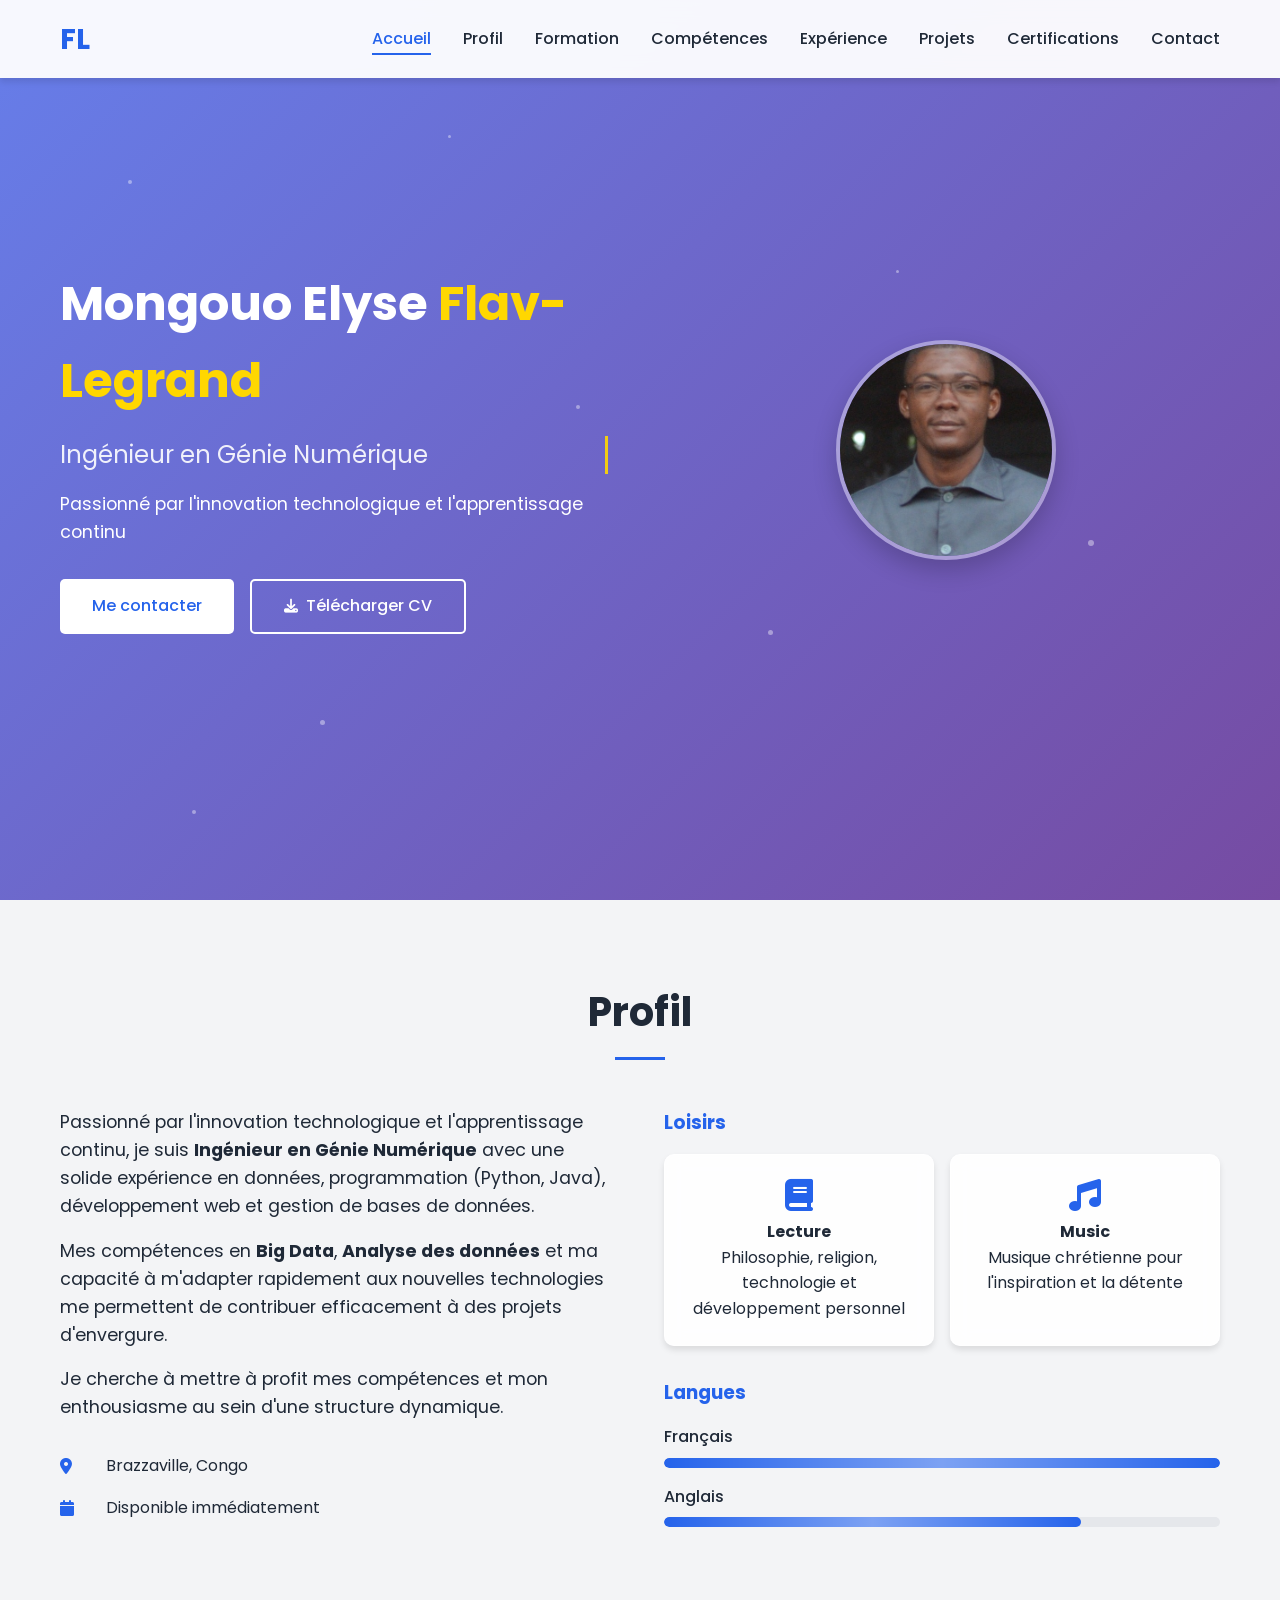
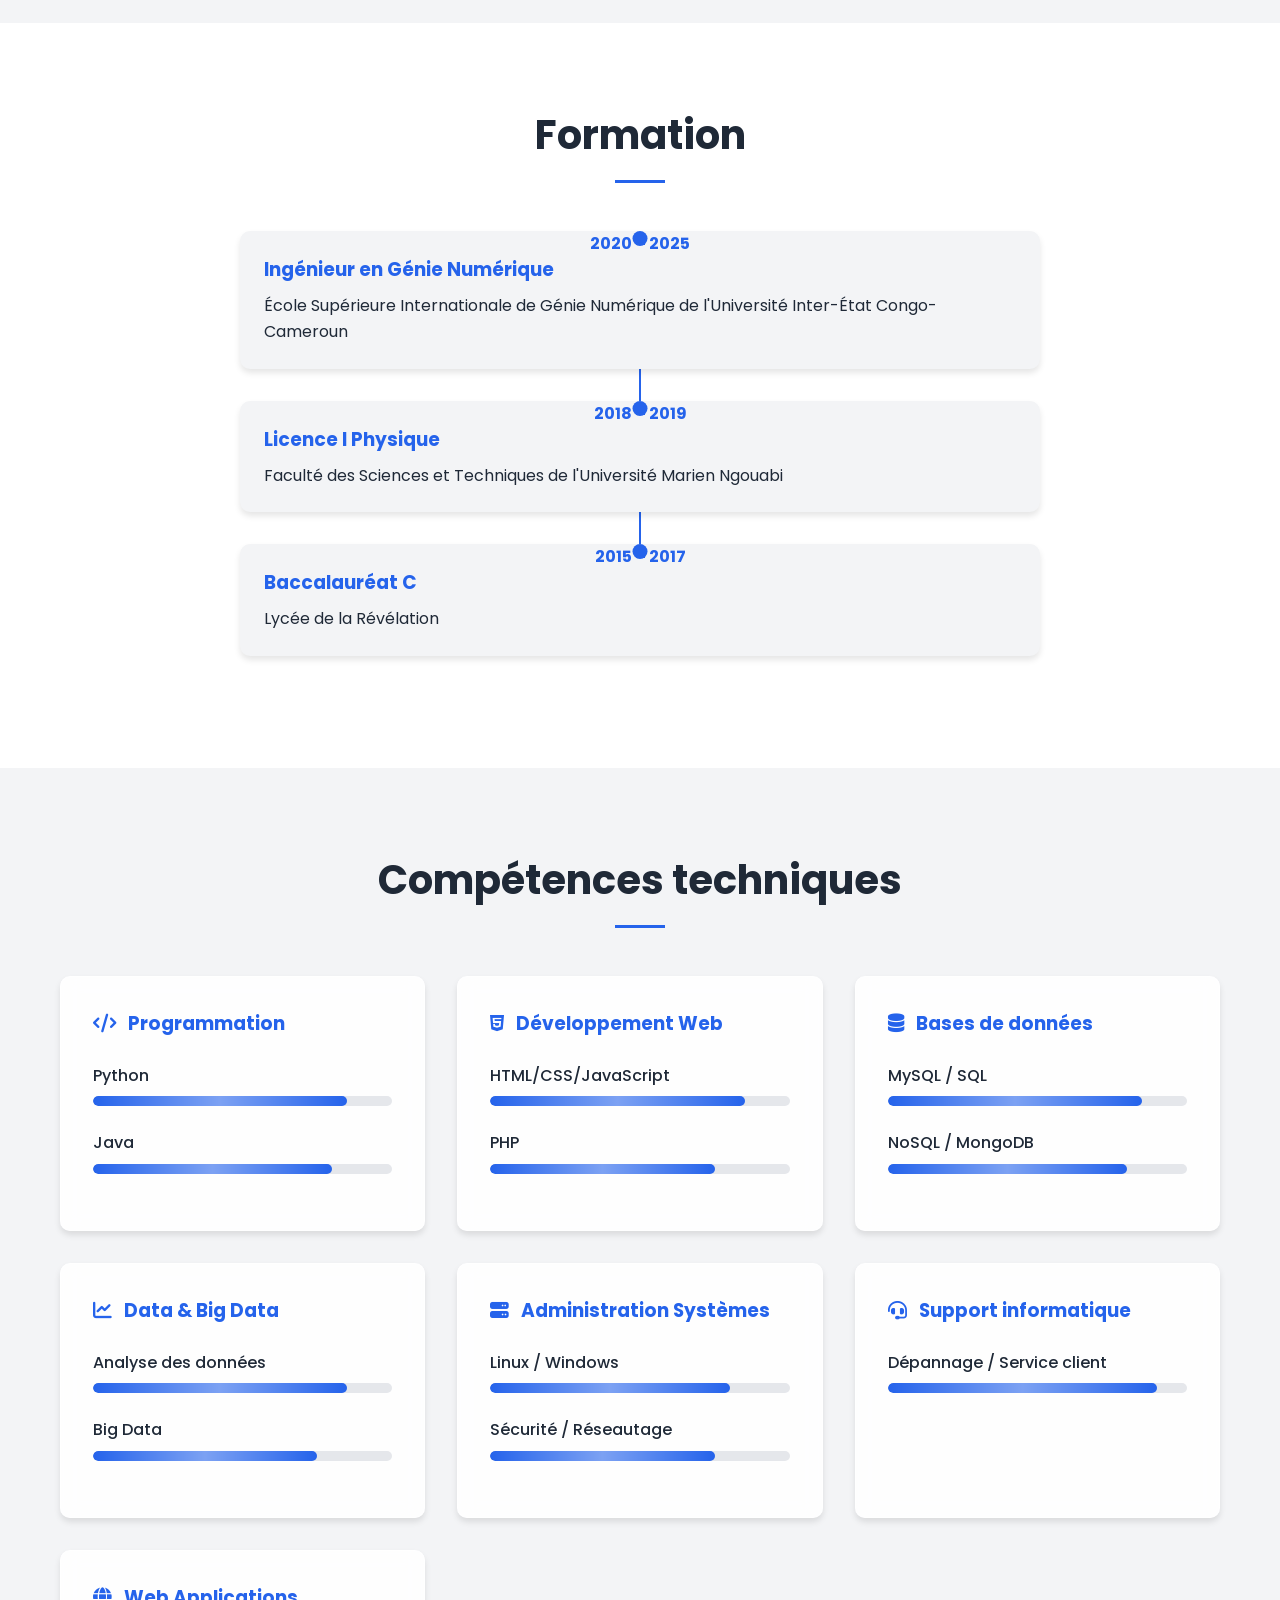
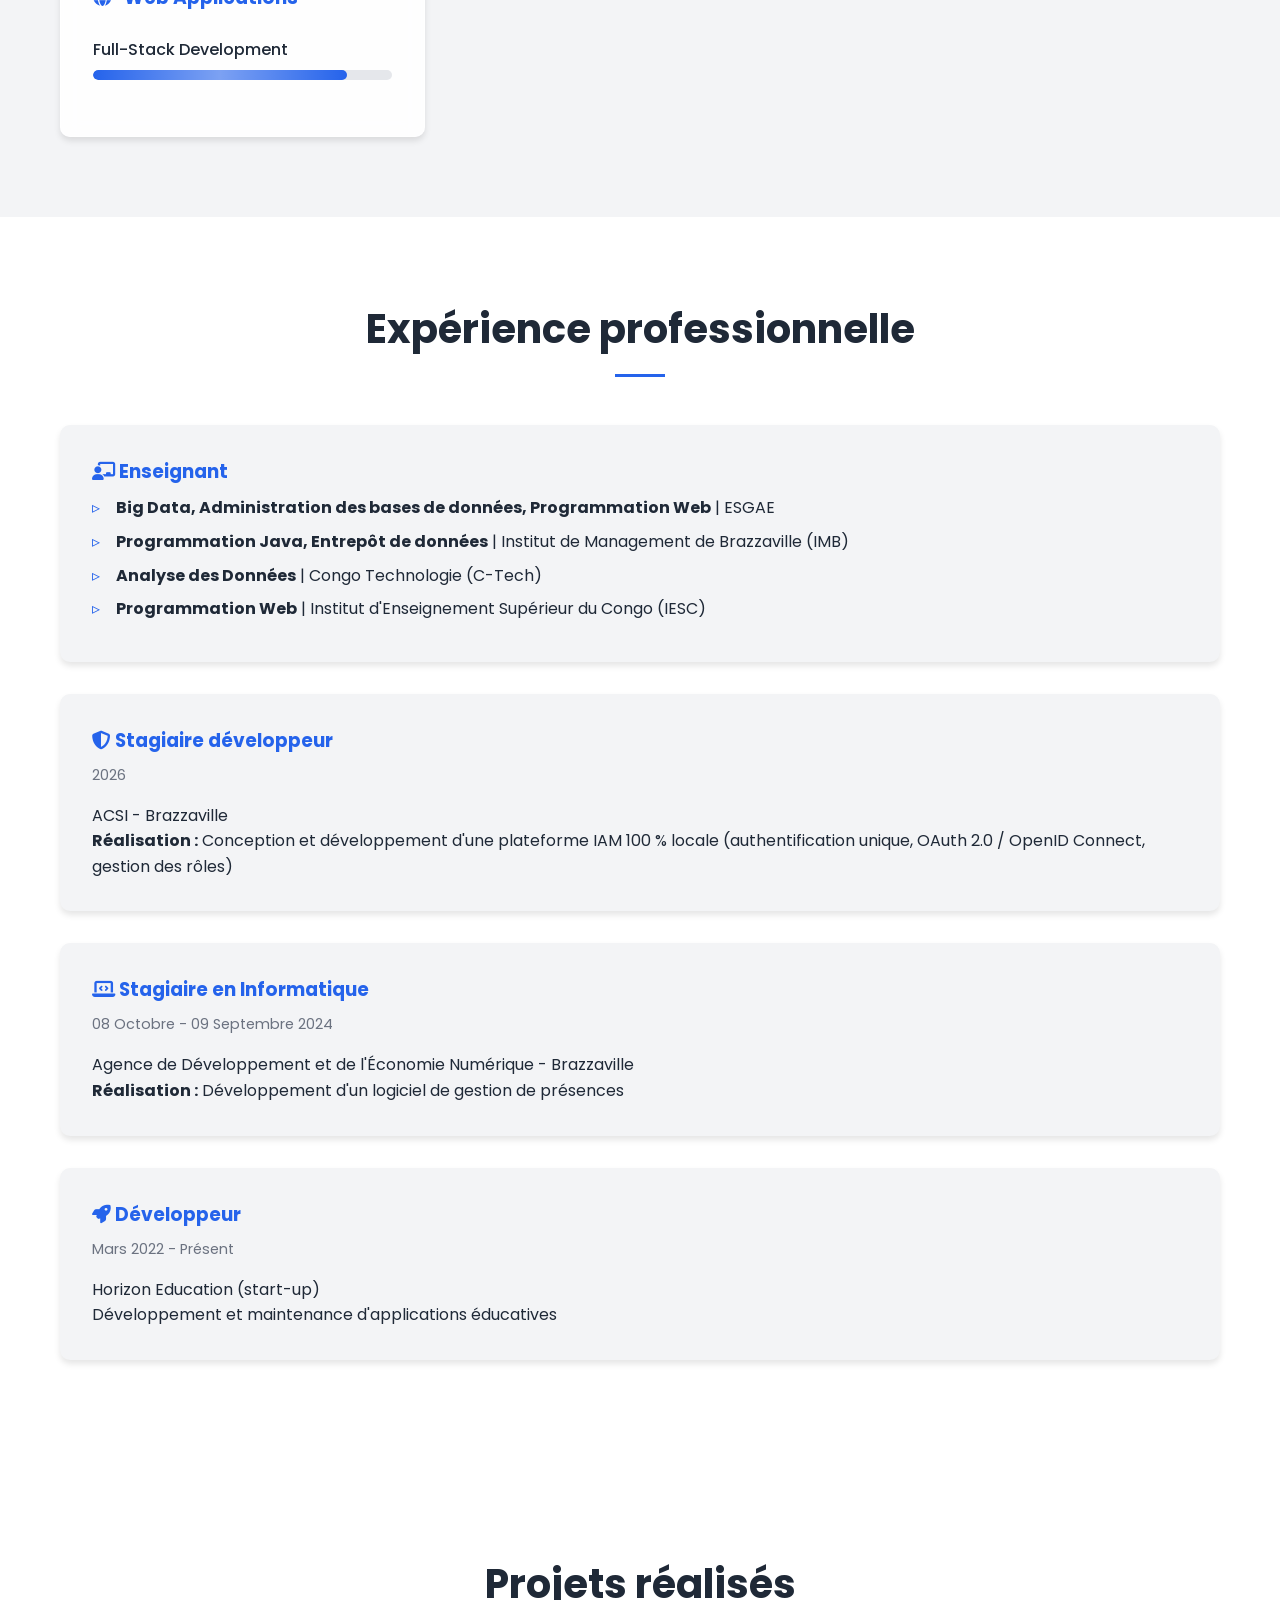
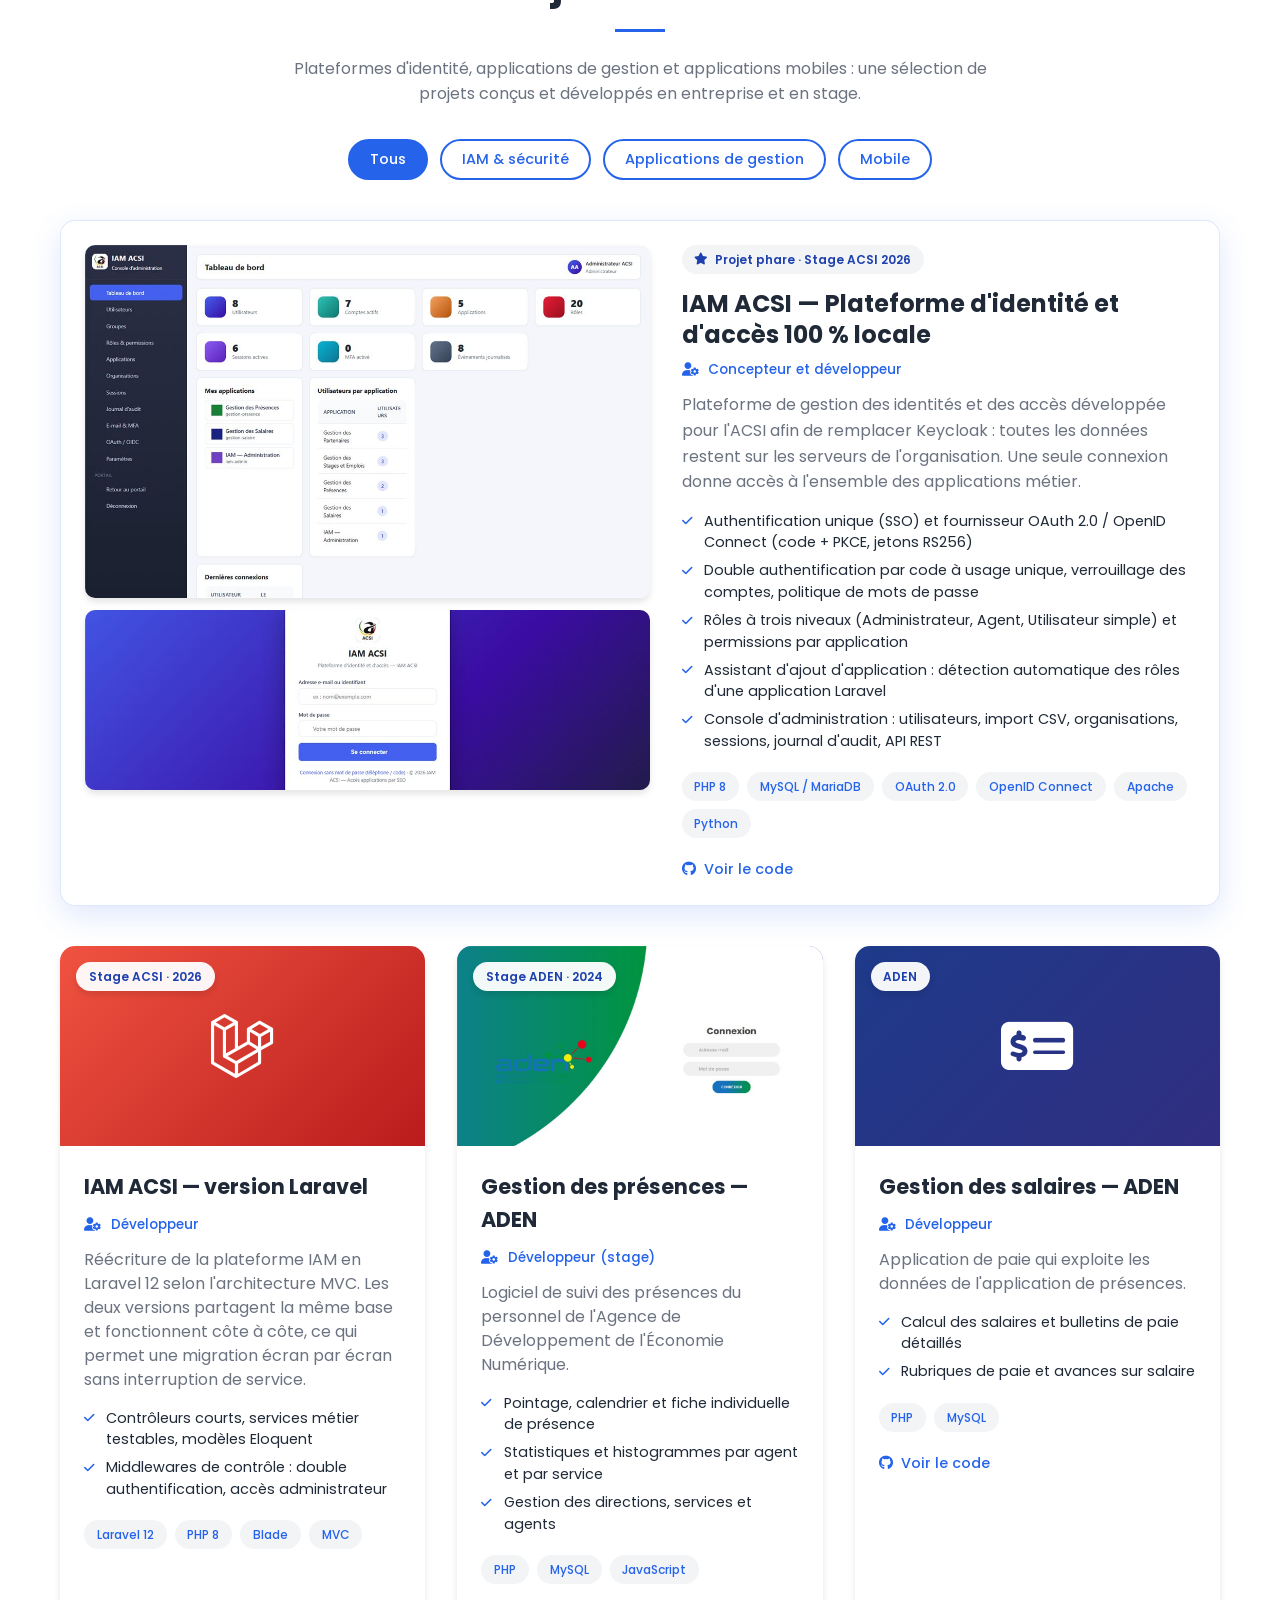
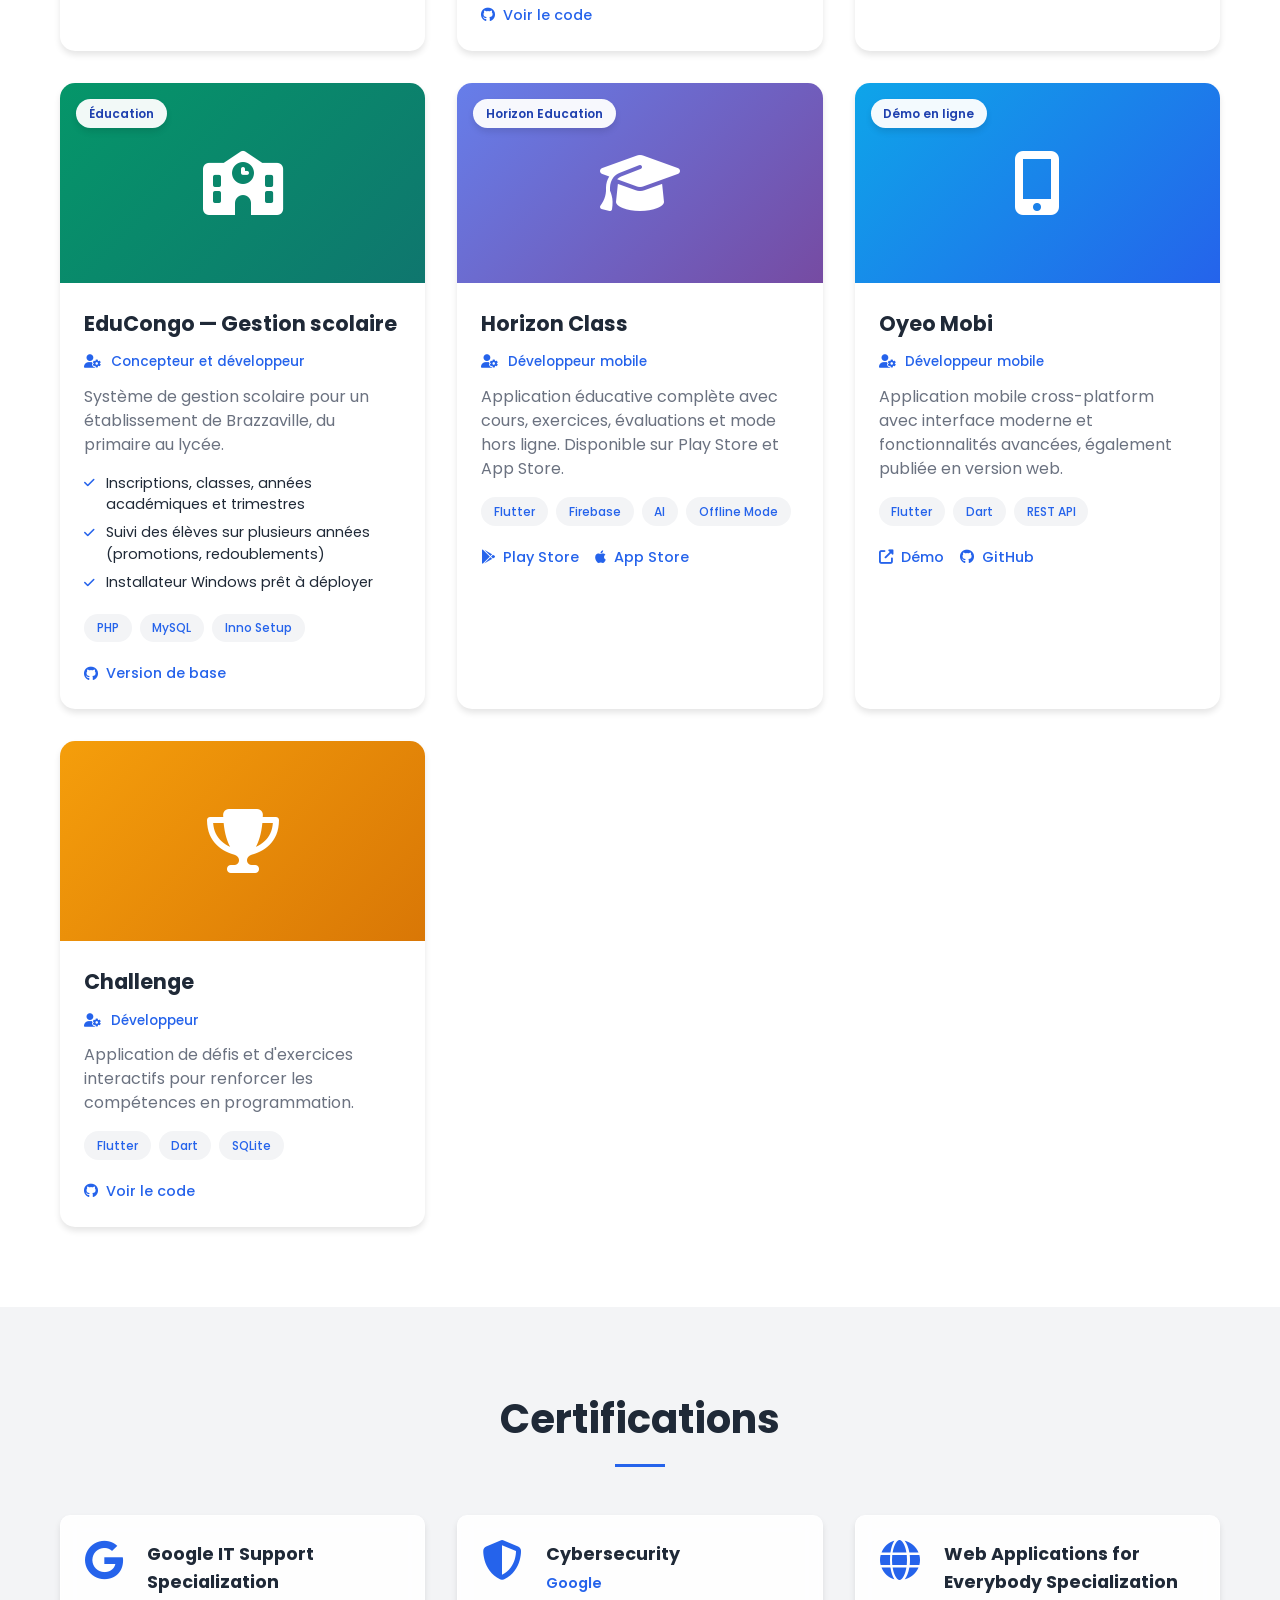
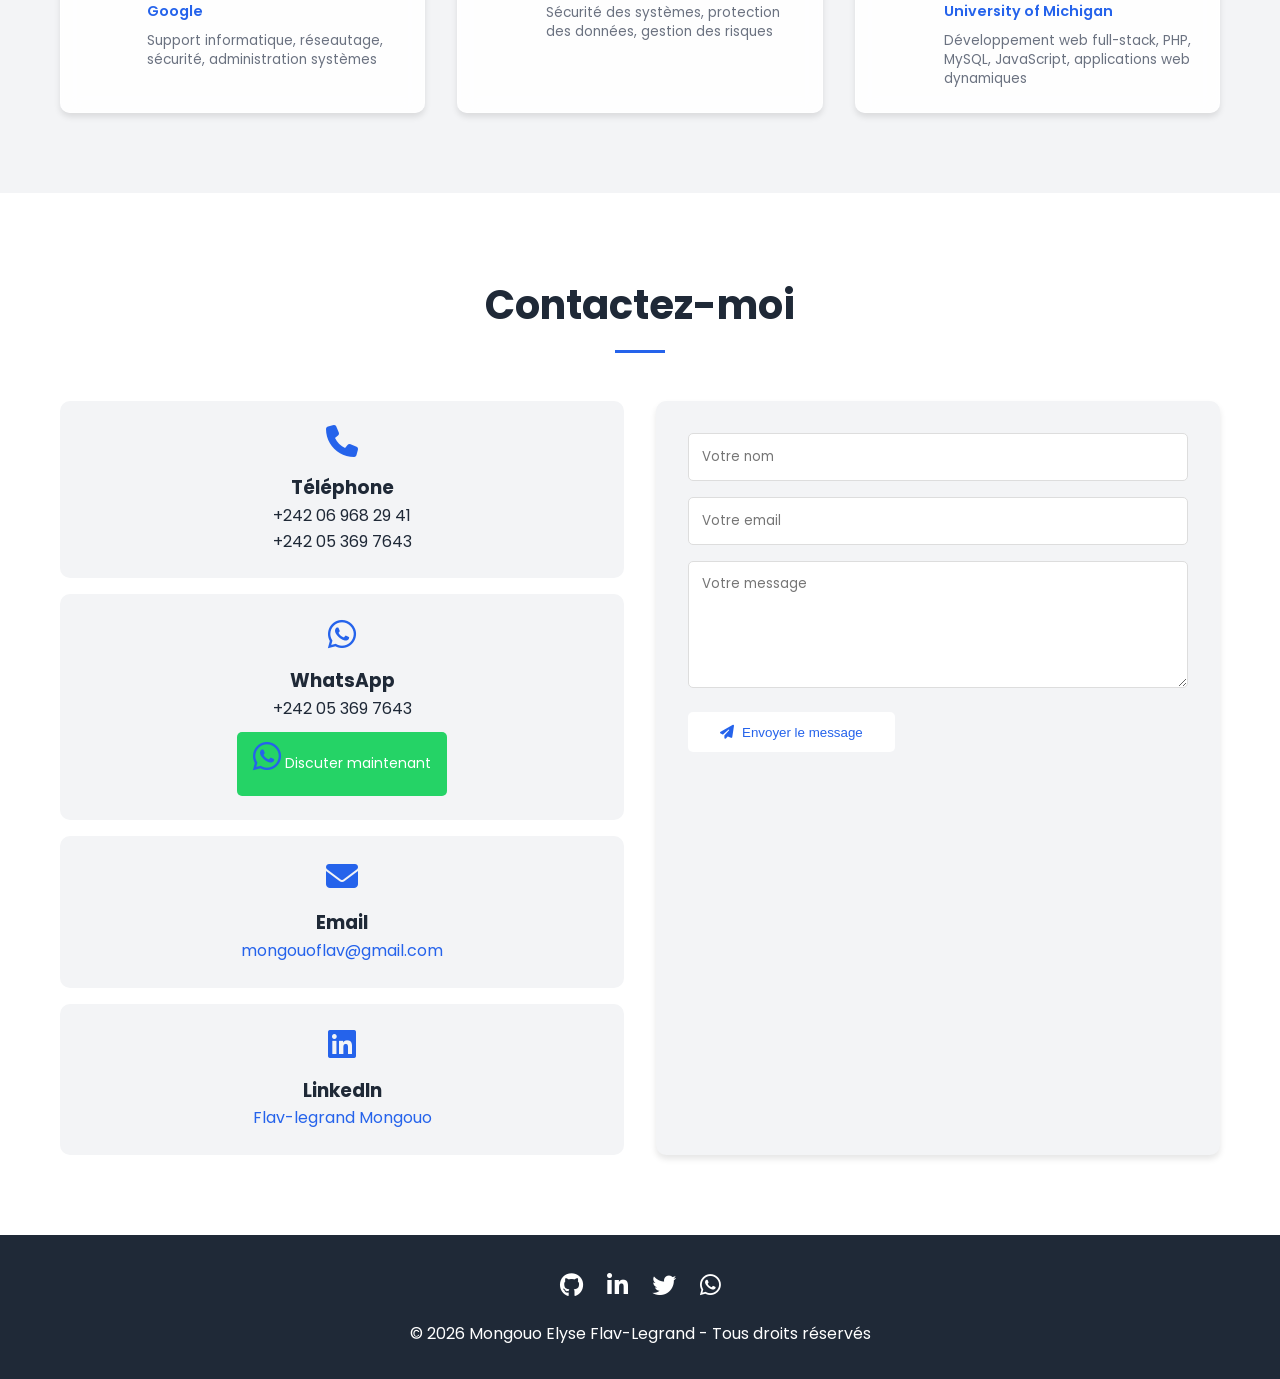
==== commit 32f9de54: "Portfolio : retrait de trois projets et du schéma d'architecture - Retire Labos Docker, Portail ACSI" ====
--- a/docs/index.html
+++ b/docs/index.html
@@ -323,8 +323,8 @@
     <div class="container">
         <h2 class="section-title">Projets réalisés</h2>
         <p class="projets-intro">
-            Plateformes d'identité, applications de gestion, applications mobiles et environnements de TP :
-            une sélection de projets conçus et développés en entreprise, en stage et pour l'enseignement.
+            Plateformes d'identité, applications de gestion et applications mobiles :
+            une sélection de projets conçus et développés en entreprise et en stage.
         </p>
 
         <div class="projets-filtres" role="group" aria-label="Filtrer les projets">
@@ -332,7 +332,6 @@
             <button class="filtre-btn" data-filtre="iam">IAM &amp; sécurité</button>
             <button class="filtre-btn" data-filtre="gestion">Applications de gestion</button>
             <button class="filtre-btn" data-filtre="mobile">Mobile</button>
-            <button class="filtre-btn" data-filtre="enseignement">Enseignement</button>
         </div>
 
         <!-- Projet phare : IAM ACSI -->
@@ -343,7 +342,6 @@
                 </figure>
                 <div class="vedette-miniatures">
                     <img src="assets/images/projets/iam-connexion.jpg" alt="Page de connexion de l'IAM ACSI" loading="lazy" data-lightbox>
-                    <img src="assets/images/projets/iam-architecture.jpg" alt="Architecture de la plateforme IAM ACSI" loading="lazy" data-lightbox>
                 </div>
             </div>
             <div class="vedette-contenu">
@@ -401,57 +399,6 @@
                 </div>
             </div>
 
-            <!-- Applications intégrées à l'IAM -->
-            <div class="projet-card" data-categories="iam gestion mobile">
-                <div class="projet-image">
-                    <img src="assets/images/projets/partenaires-express.jpg" alt="Application Gestion des partenaires connectée à l'IAM" loading="lazy" data-lightbox>
-                    <span class="projet-badge">Stage ACSI · 2026</span>
-                </div>
-                <div class="projet-content">
-                    <h3>Applications connectées à l'IAM</h3>
-                    <p class="projet-role"><i class="fas fa-user-gear"></i> Développeur</p>
-                    <p>Applications métier qui démontrent l'intégration de l'IAM sur des technologies variées. Chacune délègue l'authentification et les droits à l'IAM.</p>
-                    <ul class="projet-fonctions">
-                        <li>Gestion des partenaires : versions PHP, Node/Express, Vue/React (SPA) et mobile Flutter</li>
-                        <li>Contrôle Maintenance : équipements, interventions, pièces, techniciens</li>
-                        <li>Gestion du personnel : agents, congés, carrières, évaluations, organigramme</li>
-                    </ul>
-                    <div class="projet-tech">
-                        <span>Node.js / Express</span>
-                        <span>React</span>
-                        <span>Django</span>
-                        <span>Flutter</span>
-                        <span>OIDC + PKCE</span>
-                    </div>
-                </div>
-            </div>
-
-            <!-- Portail ACSI v1 -->
-            <div class="projet-card" data-categories="iam">
-                <div class="projet-image">
-                    <img src="assets/images/projets/portail-acsi-v1.jpg" alt="Portail d'accès sécurisé ACSI, première version" loading="lazy" data-lightbox>
-                    <span class="projet-badge">Stage ACSI · 2026</span>
-                </div>
-                <div class="projet-content">
-                    <h3>Portail ACSI (première version)</h3>
-                    <p class="projet-role"><i class="fas fa-user-gear"></i> Développeur</p>
-                    <p>Portail d'accès sécurisé basé sur Keycloak, avec double authentification par e-mail. Cette étape a conduit à concevoir une IAM entièrement locale.</p>
-                    <ul class="projet-fonctions">
-                        <li>Connexion unique vers les applications de présence et de salaire</li>
-                        <li>Choix de l'application et du rôle à l'entrée</li>
-                    </ul>
-                    <div class="projet-tech">
-                        <span>PHP</span>
-                        <span>Keycloak</span>
-                        <span>OpenID Connect</span>
-                        <span>Docker</span>
-                    </div>
-                    <div class="projet-links">
-                        <a href="https://github.com/Flav-legrand/PORTAIL_ACSI_3" target="_blank" rel="noopener" class="projet-link"><i class="fab fa-github"></i> Voir le code</a>
-                    </div>
-                </div>
-            </div>
-
             <!-- Gestion des présences ADEN -->
             <div class="projet-card" data-categories="gestion">
                 <div class="projet-image">
@@ -592,29 +539,6 @@
                     </div>
                 </div>
             </div>
-
-            <!-- Labos Docker ESGAE -->
-            <div class="projet-card" data-categories="enseignement">
-                <div class="projet-image projet-image--labos">
-                    <i class="fab fa-docker"></i>
-                    <span class="projet-badge">ESGAE · 2026-2027</span>
-                </div>
-                <div class="projet-content">
-                    <h3>Labos Docker pour mes cours</h3>
-                    <p class="projet-role"><i class="fas fa-user-gear"></i> Enseignant, concepteur des TP</p>
-                    <p>Environnement de travaux pratiques lancé en une commande, pour les cours de Big Data et d'administration des bases de données.</p>
-                    <ul class="projet-fonctions">
-                        <li>Oracle, Cassandra, Redis, Neo4j, MongoDB</li>
-                        <li>Kafka, Spark et Hadoop HDFS avec exemples MapReduce</li>
-                        <li>Scripts de démarrage et d'ouverture des outils pour les étudiants</li>
-                    </ul>
-                    <div class="projet-tech">
-                        <span>Docker Compose</span>
-                        <span>PowerShell</span>
-                        <span>Big Data</span>
-                        <span>NoSQL</span>
-                    </div>
-                </div>
             </div>
 
         </div>
--- a/docs/css/style.css
+++ b/docs/css/style.css
@@ -884,6 +884,12 @@
     object-position: top;
     border-radius: 10px;
     box-shadow: var(--shadow);
+}
+
+.vedette-miniatures img:only-child {
+    grid-column: 1 / -1;
+    height: 180px;
+    object-position: center;
 }
 
 .vedette-principale:hover img,
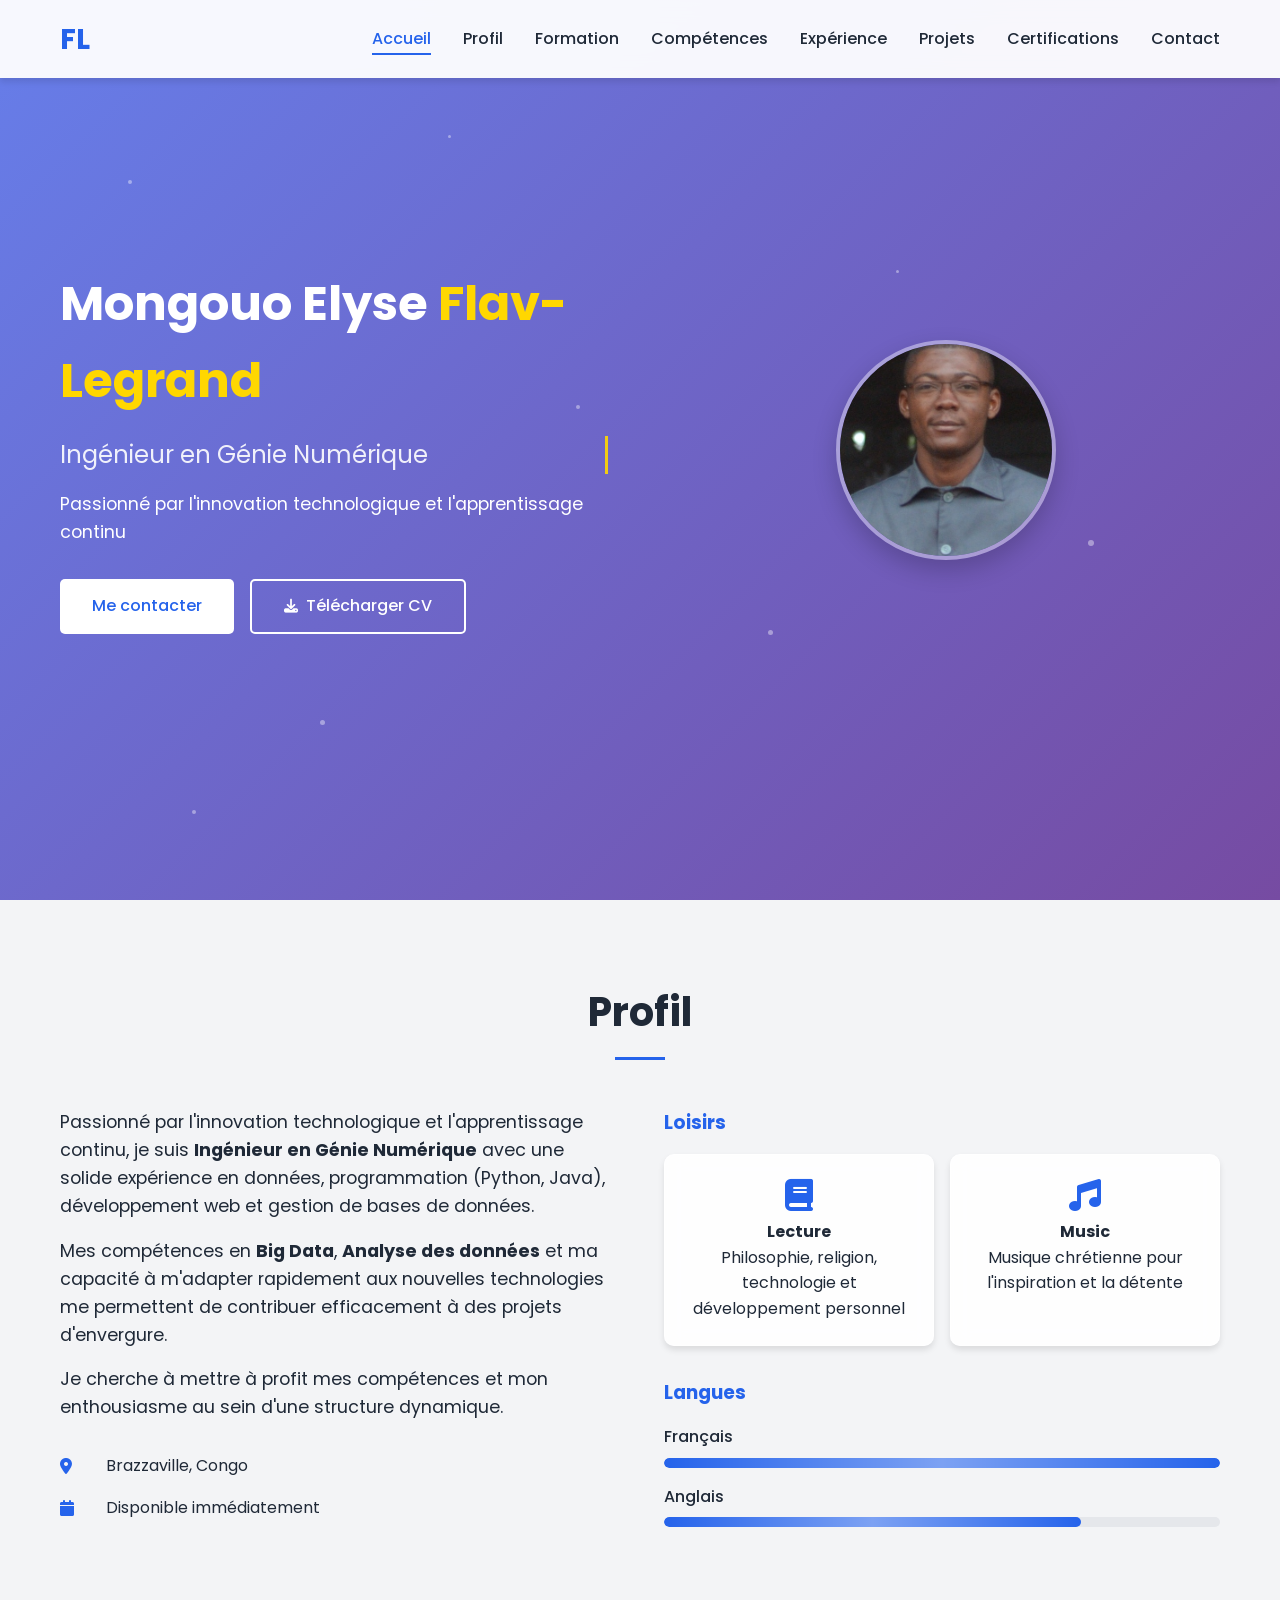
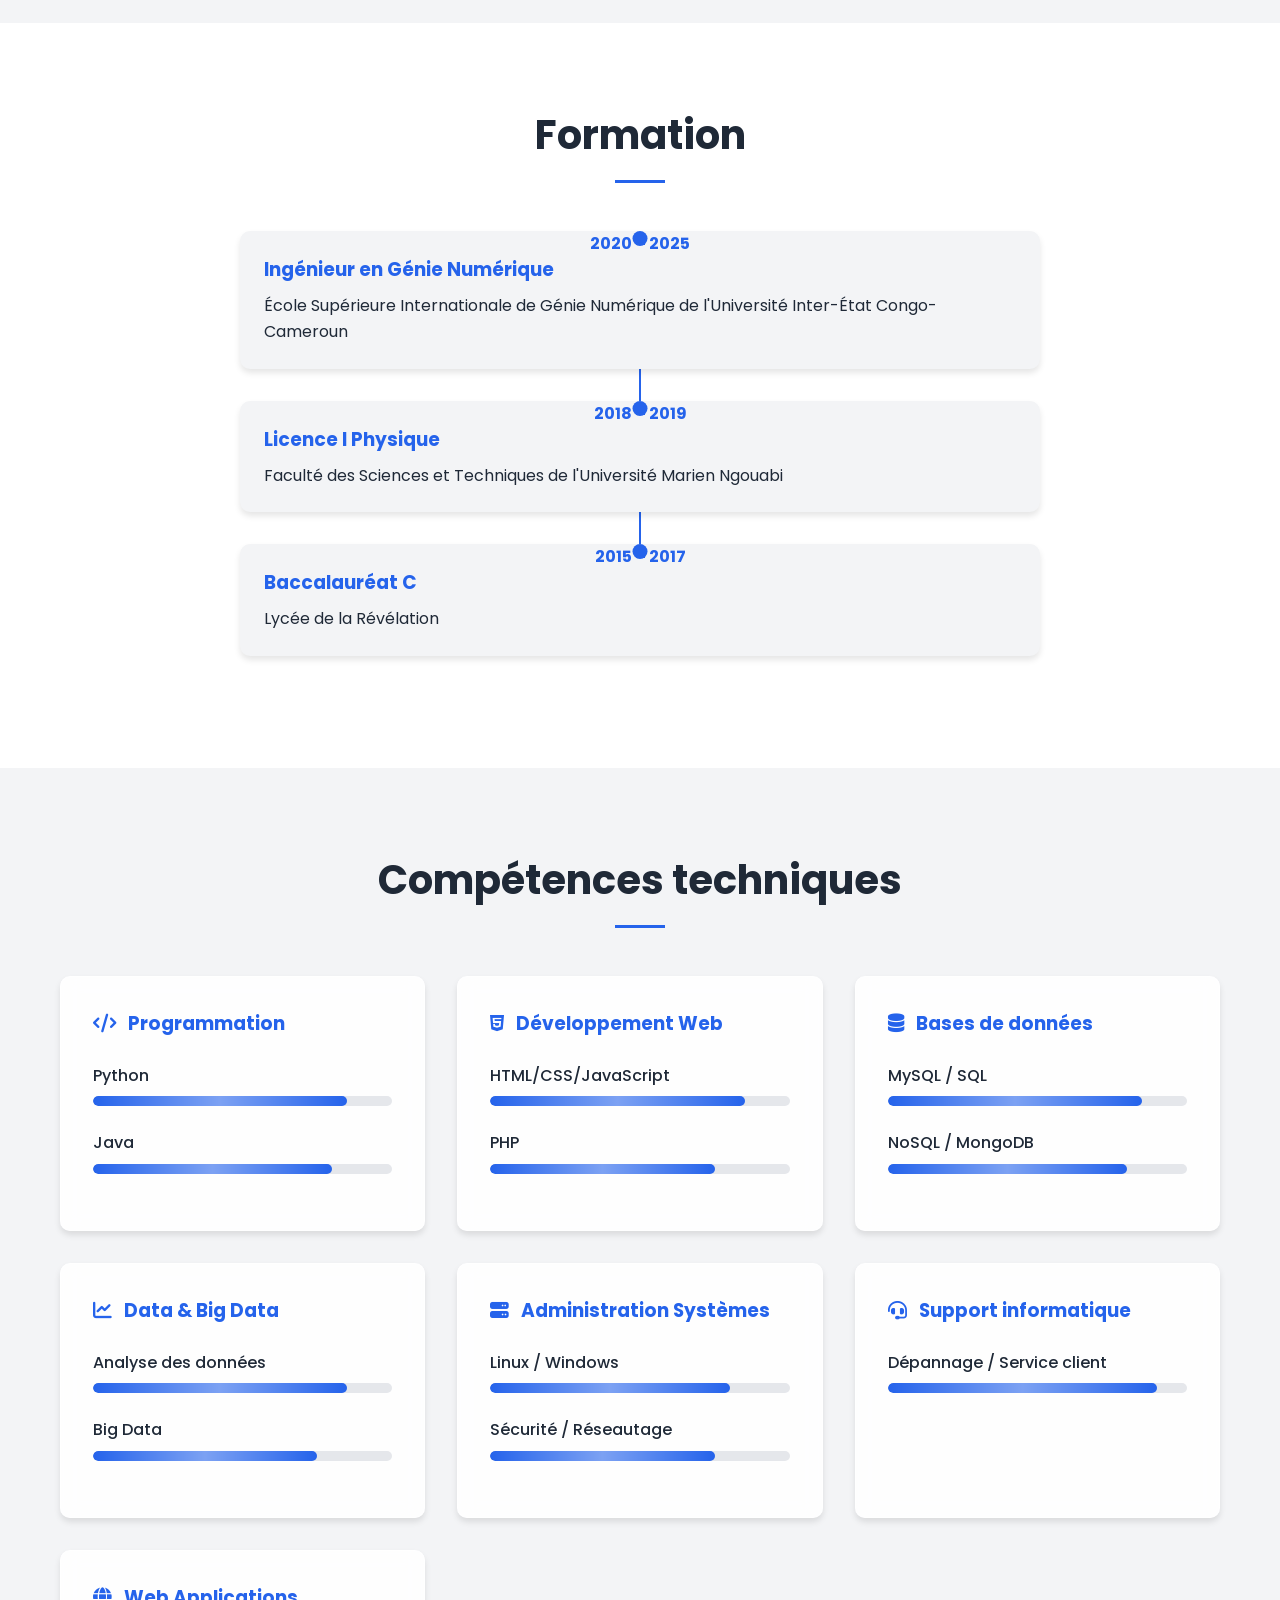
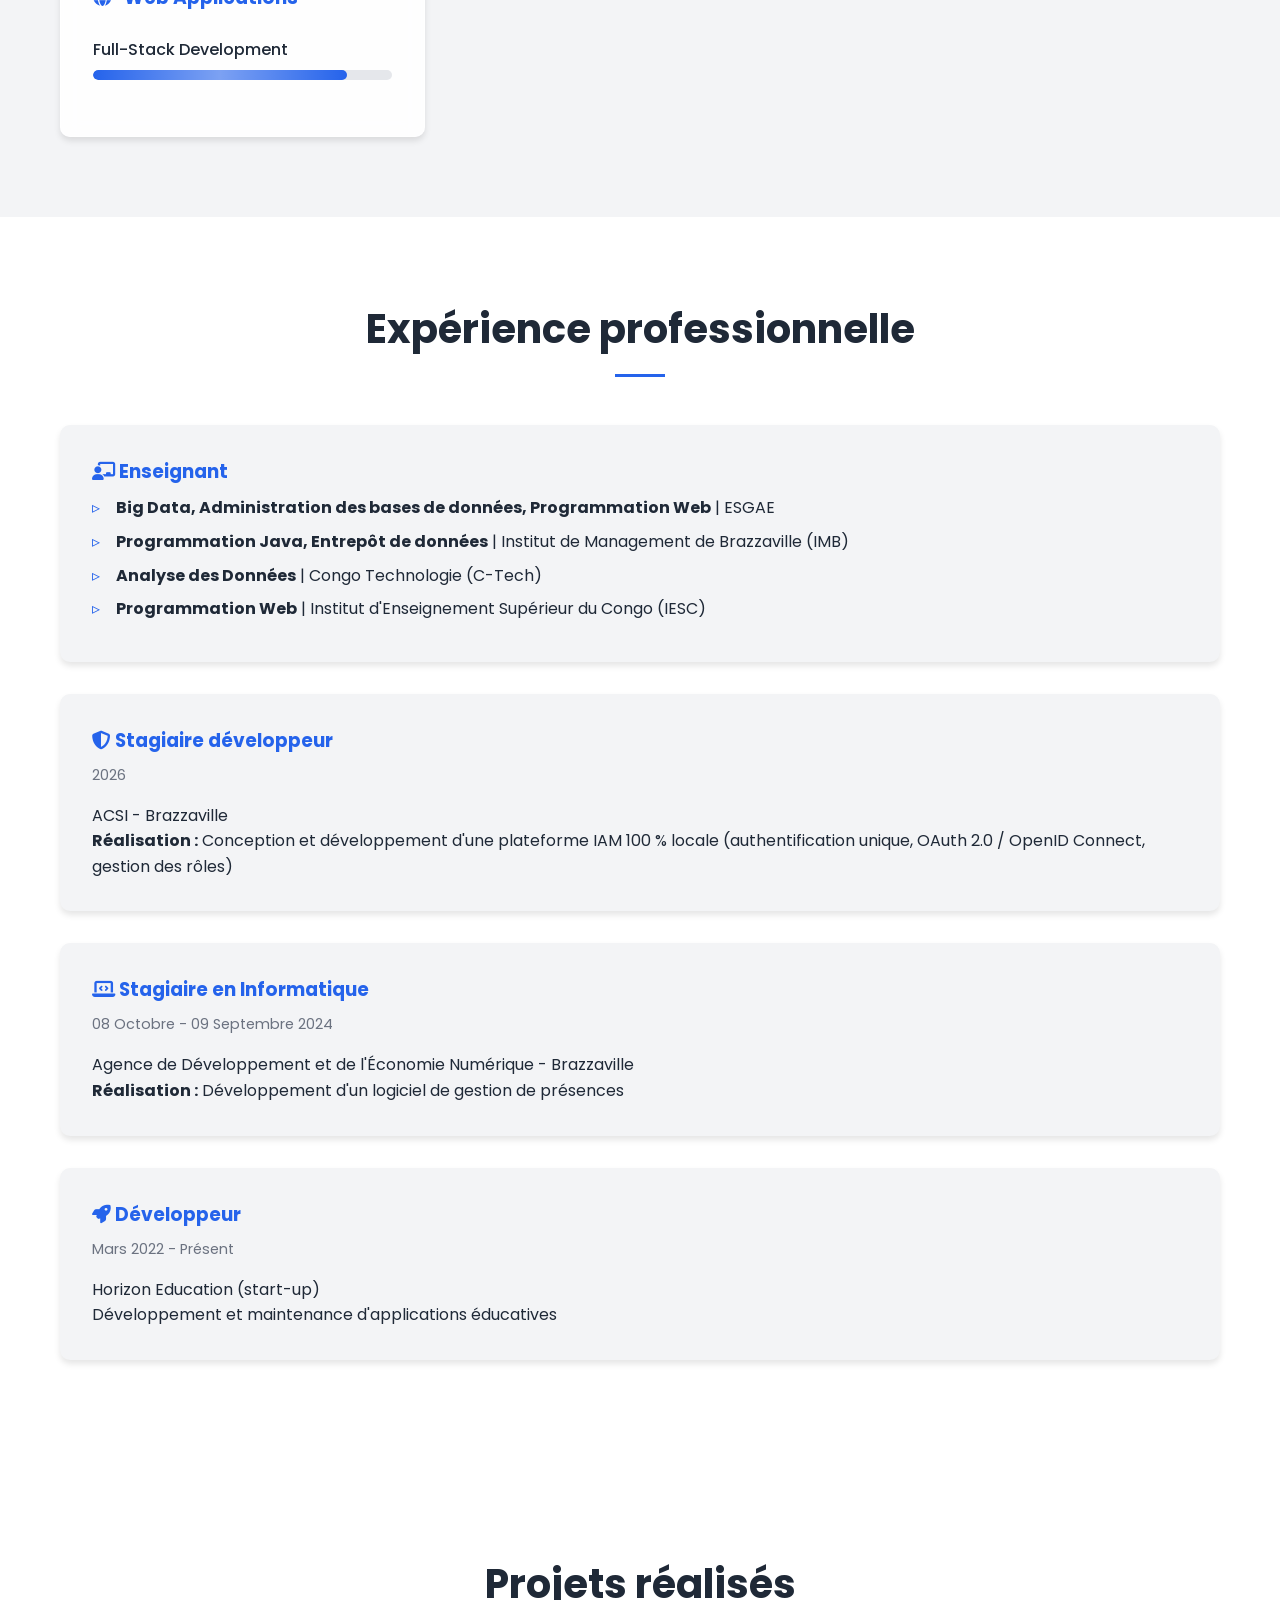
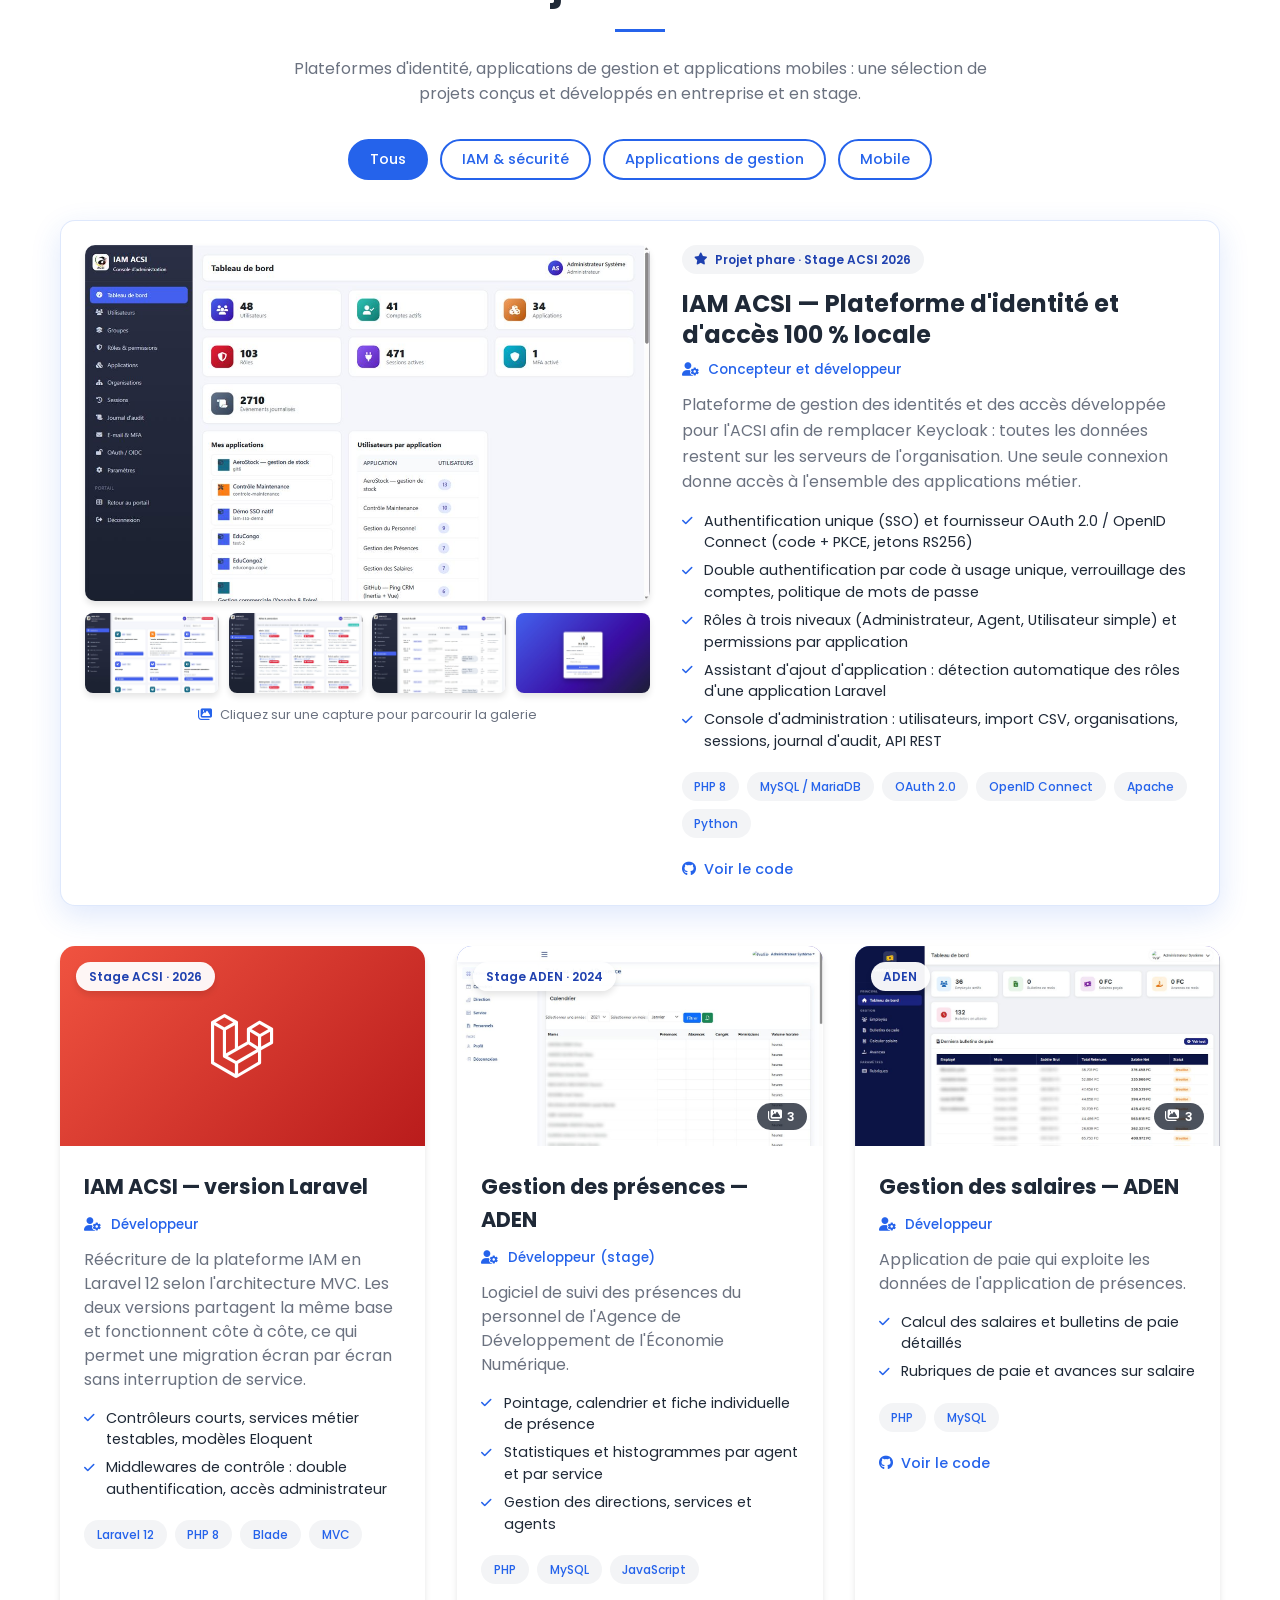
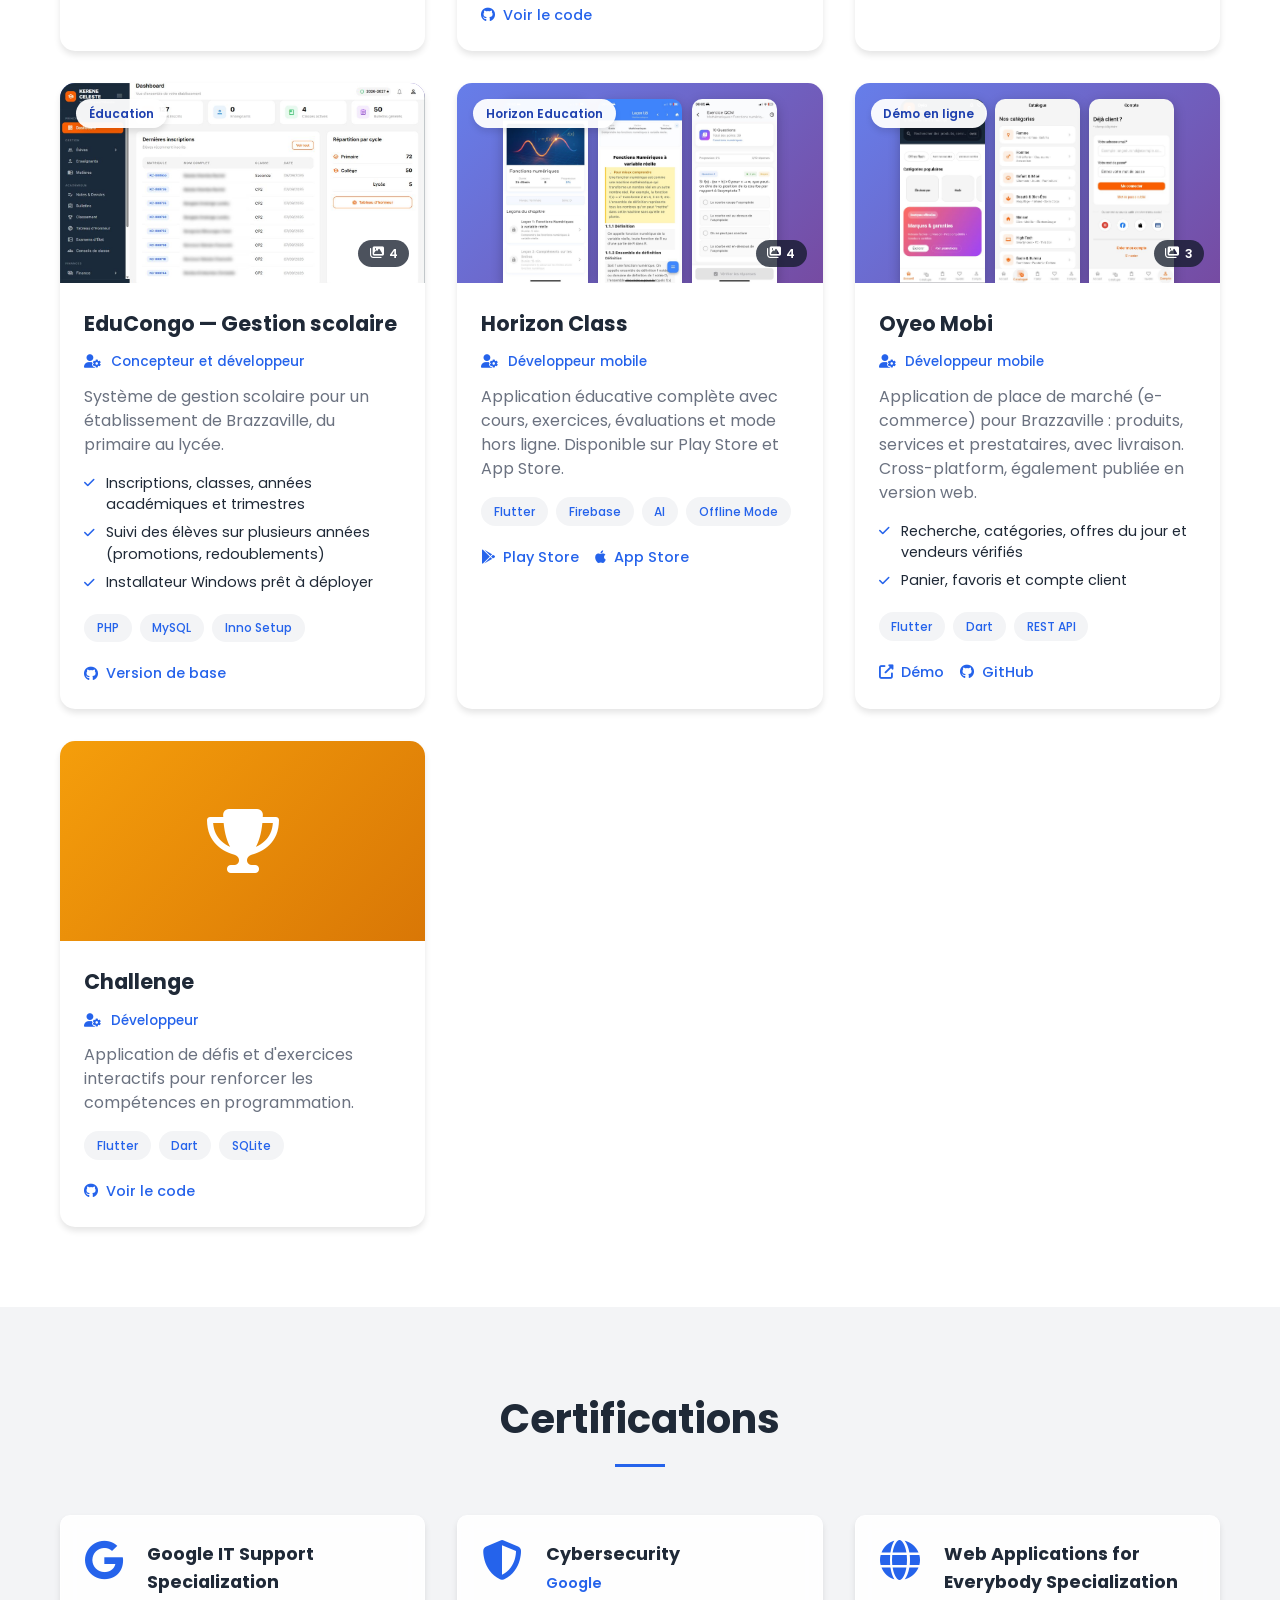
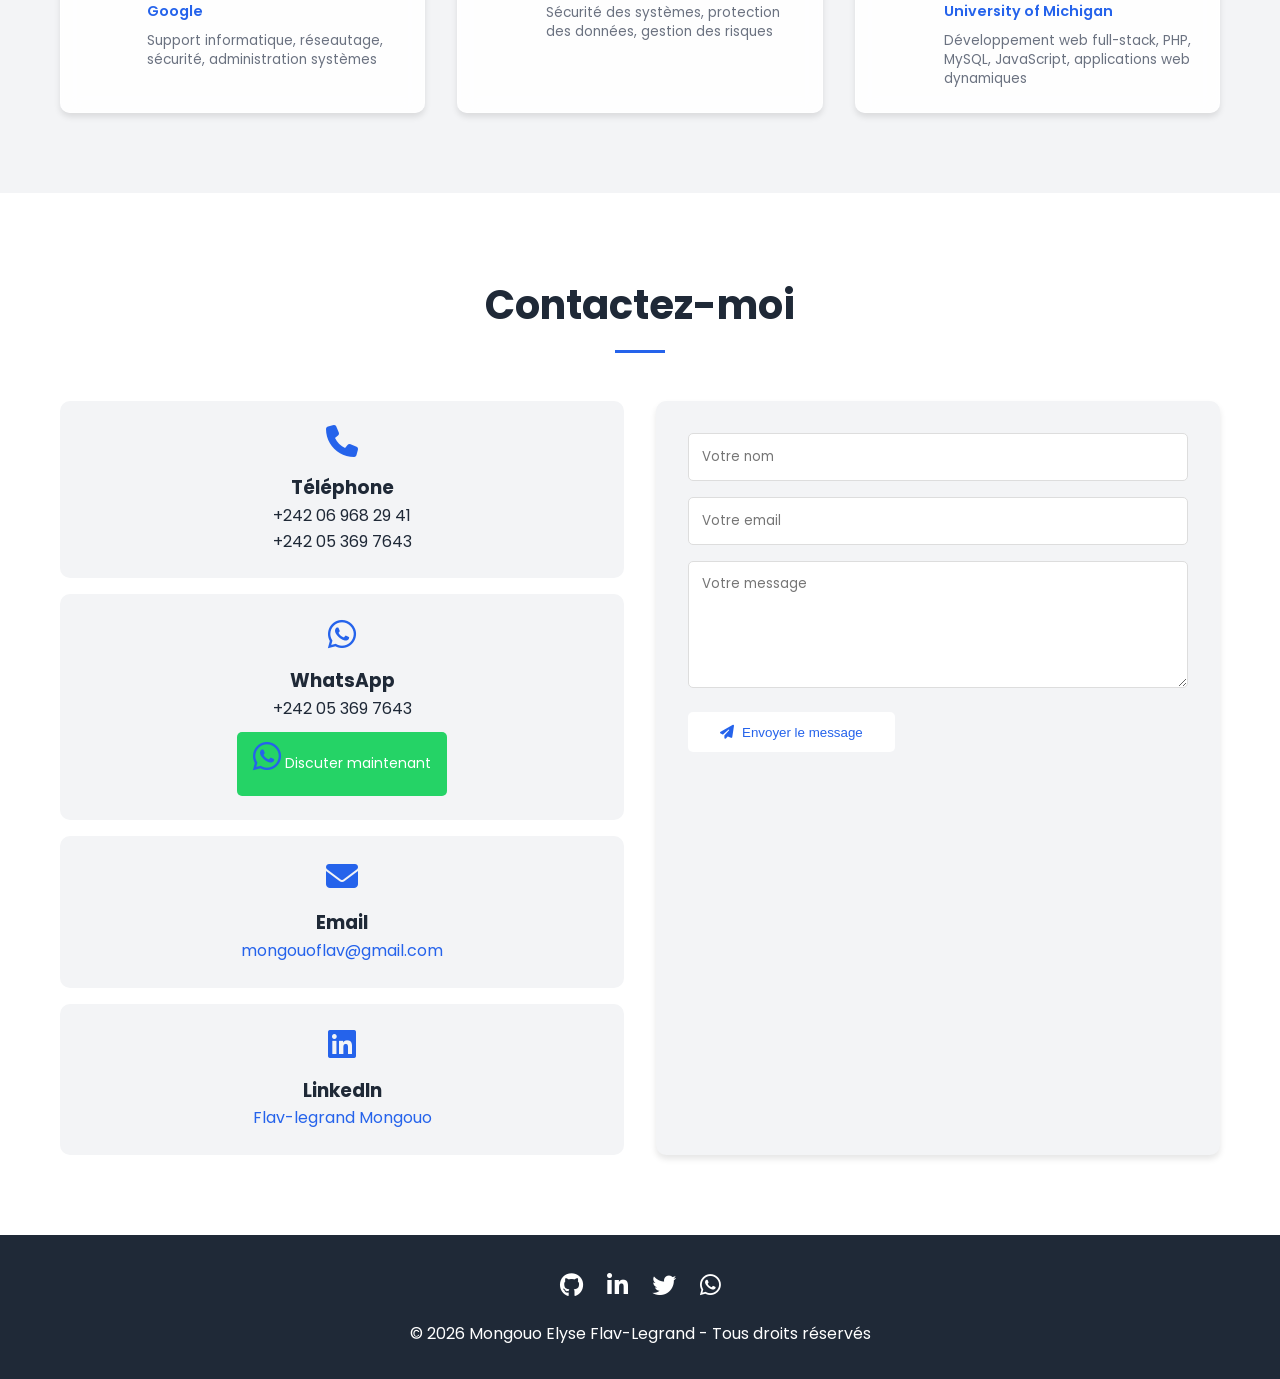
==== commit 27e6ab13: "Galeries de captures pour chaque projet Captures de l'IAM, des applications Présences, Salaires et E" ====
--- a/docs/index.html
+++ b/docs/index.html
@@ -341,8 +341,12 @@
                     <img src="assets/images/projets/iam-tableau-de-bord.jpg" alt="Console d'administration de l'IAM ACSI : tableau de bord" loading="lazy" data-lightbox>
                 </figure>
                 <div class="vedette-miniatures">
-                    <img src="assets/images/projets/iam-connexion.jpg" alt="Page de connexion de l'IAM ACSI" loading="lazy" data-lightbox>
-                </div>
+                    <img src="assets/images/projets/iam-portail.jpg" alt="IAM ACSI : portail des applications de l'utilisateur" loading="lazy" data-lightbox>
+                    <img src="assets/images/projets/iam-roles.jpg" alt="IAM ACSI : rôles et permissions par application" loading="lazy" data-lightbox>
+                    <img src="assets/images/projets/iam-audit.jpg" alt="IAM ACSI : journal d'audit des connexions et des jetons" loading="lazy" data-lightbox>
+                    <img src="assets/images/projets/iam-connexion.jpg" alt="IAM ACSI : page de connexion" loading="lazy" data-lightbox>
+                </div>
+                <p class="galerie-aide"><i class="fas fa-images"></i> Cliquez sur une capture pour parcourir la galerie</p>
             </div>
             <div class="vedette-contenu">
                 <span class="projet-badge"><i class="fas fa-star"></i> Projet phare · Stage ACSI 2026</span>
@@ -402,8 +406,13 @@
             <!-- Gestion des présences ADEN -->
             <div class="projet-card" data-categories="gestion">
                 <div class="projet-image">
-                    <img src="assets/images/projets/presences-aden.jpg" alt="Page de connexion de l'application Gestion des présences de l'ADEN" loading="lazy" data-lightbox>
+                    <img src="assets/images/projets/presences-tableau-de-bord.jpg" alt="Gestion des présences : bilan mensuel par agent (noms floutés)" loading="lazy" data-lightbox>
+                    <div hidden>
+                        <img src="assets/images/projets/presences-personnel.jpg" alt="Gestion des présences : liste du personnel par direction (noms floutés)" loading="lazy" data-lightbox>
+                        <img src="assets/images/projets/presences-directions.jpg" alt="Gestion des présences : directions de l'agence" loading="lazy" data-lightbox>
+                    </div>
                     <span class="projet-badge">Stage ADEN · 2024</span>
+                    <span class="galerie-compteur"><i class="fas fa-images"></i> 3</span>
                 </div>
                 <div class="projet-content">
                     <h3>Gestion des présences — ADEN</h3>
@@ -427,9 +436,14 @@
 
             <!-- Gestion des salaires ADEN -->
             <div class="projet-card" data-categories="gestion">
-                <div class="projet-image projet-image--salaire">
-                    <i class="fas fa-money-check-dollar"></i>
+                <div class="projet-image">
+                    <img src="assets/images/projets/salaires-tableau-de-bord.jpg" alt="Gestion des salaires : tableau de bord et derniers bulletins (noms floutés)" loading="lazy" data-lightbox>
+                    <div hidden>
+                        <img src="assets/images/projets/salaires-rubriques.jpg" alt="Gestion des salaires : rubriques de paie (primes et retenues)" loading="lazy" data-lightbox>
+                        <img src="assets/images/projets/salaires-avances.jpg" alt="Gestion des salaires : avances sur salaire et validation" loading="lazy" data-lightbox>
+                    </div>
                     <span class="projet-badge">ADEN</span>
+                    <span class="galerie-compteur"><i class="fas fa-images"></i> 3</span>
                 </div>
                 <div class="projet-content">
                     <h3>Gestion des salaires — ADEN</h3>
@@ -451,9 +465,15 @@
 
             <!-- EduCongo -->
             <div class="projet-card" data-categories="gestion">
-                <div class="projet-image projet-image--educongo">
-                    <i class="fas fa-school"></i>
+                <div class="projet-image">
+                    <img src="assets/images/projets/educongo-tableau-de-bord.jpg" alt="EduCongo : tableau de bord de l'établissement (noms floutés)" loading="lazy" data-lightbox>
+                    <div hidden>
+                        <img src="assets/images/projets/educongo-eleves.jpg" alt="EduCongo : gestion des élèves (noms floutés)" loading="lazy" data-lightbox>
+                        <img src="assets/images/projets/educongo-frais.jpg" alt="EduCongo : frais de scolarité par classe" loading="lazy" data-lightbox>
+                        <img src="assets/images/projets/educongo-finances.jpg" alt="EduCongo : tableau de bord financier" loading="lazy" data-lightbox>
+                    </div>
                     <span class="projet-badge">Éducation</span>
+                    <span class="galerie-compteur"><i class="fas fa-images"></i> 4</span>
                 </div>
                 <div class="projet-content">
                     <h3>EduCongo — Gestion scolaire</h3>
@@ -477,9 +497,15 @@
 
             <!-- Horizon Class -->
             <div class="projet-card" data-categories="mobile">
-                <div class="projet-image">
-                    <i class="fas fa-graduation-cap"></i>
+                <div class="projet-image projet-image--telephones">
+                    <img src="assets/images/projets/horizon-chapitre.jpg" alt="Horizon Class : chapitre de mathématiques" loading="lazy" data-lightbox>
+                    <img src="assets/images/projets/horizon-lecon.jpg" alt="Horizon Class : leçon avec encadré « Pour mieux comprendre »" loading="lazy" data-lightbox>
+                    <img src="assets/images/projets/horizon-qcm.jpg" alt="Horizon Class : exercice QCM noté" loading="lazy" data-lightbox>
+                    <div hidden>
+                        <img src="assets/images/projets/horizon-epreuves.jpg" alt="Horizon Class : épreuves du baccalauréat par série" loading="lazy" data-lightbox>
+                    </div>
                     <span class="projet-badge">Horizon Education</span>
+                    <span class="galerie-compteur"><i class="fas fa-images"></i> 4</span>
                 </div>
                 <div class="projet-content">
                     <h3>Horizon Class</h3>
@@ -500,14 +526,21 @@
 
             <!-- Oyeo Mobi -->
             <div class="projet-card" data-categories="mobile">
-                <div class="projet-image projet-image--oyeo">
-                    <i class="fas fa-mobile-alt"></i>
+                <div class="projet-image projet-image--telephones">
+                    <img src="assets/images/projets/oyeo-accueil.jpg" alt="Oyeo : accueil, recherche et catégories populaires" loading="lazy" data-lightbox>
+                    <img src="assets/images/projets/oyeo-catalogue.jpg" alt="Oyeo : catalogue des catégories" loading="lazy" data-lightbox>
+                    <img src="assets/images/projets/oyeo-compte.jpg" alt="Oyeo : connexion au compte client" loading="lazy" data-lightbox>
                     <span class="projet-badge">Démo en ligne</span>
+                    <span class="galerie-compteur"><i class="fas fa-images"></i> 3</span>
                 </div>
                 <div class="projet-content">
                     <h3>Oyeo Mobi</h3>
                     <p class="projet-role"><i class="fas fa-user-gear"></i> Développeur mobile</p>
-                    <p>Application mobile cross-platform avec interface moderne et fonctionnalités avancées, également publiée en version web.</p>
+                    <p>Application de place de marché (e-commerce) pour Brazzaville : produits, services et prestataires, avec livraison. Cross-platform, également publiée en version web.</p>
+                    <ul class="projet-fonctions">
+                        <li>Recherche, catégories, offres du jour et vendeurs vérifiés</li>
+                        <li>Panier, favoris et compte client</li>
+                    </ul>
                     <div class="projet-tech">
                         <span>Flutter</span>
                         <span>Dart</span>
@@ -539,7 +572,6 @@
                     </div>
                 </div>
             </div>
-            </div>
 
         </div>
     </div>
@@ -547,7 +579,9 @@
     <!-- Visionneuse des captures -->
     <div class="lightbox" id="lightbox" aria-hidden="true">
         <button class="lightbox-fermer" aria-label="Fermer"><i class="fas fa-times"></i></button>
+        <button class="lightbox-nav lightbox-precedent" aria-label="Capture précédente"><i class="fas fa-chevron-left"></i></button>
         <img src="" alt="">
+        <button class="lightbox-nav lightbox-suivant" aria-label="Capture suivante"><i class="fas fa-chevron-right"></i></button>
         <p class="lightbox-legende"></p>
     </div>
 </section>
@@ -633,7 +667,7 @@
                     <input type="hidden" name="access_key" value="f05226ab-9193-4445-9a58-a5ec22b45ed0">
                     <input type="hidden" name="subject" value="Nouveau message du portfolio">
                     <input type="hidden" name="from_name" value="Portfolio Flav-Legrand">
-                    <input type="hidden" name="redirect" value="https://flav-legrand.github.io/MONGOUO_Portfolio/">
+                    <input type="hidden" name="redirect" value="https://mongouo-portfolio.mongouoflav.workers.dev/">
 
                     <div class="form-group">
                         <input type="text" name="name" id="name" placeholder="Votre nom" required>
--- a/docs/css/style.css
+++ b/docs/css/style.css
@@ -834,9 +834,6 @@
 
 /* Variantes de couleur des visuels sans capture */
 .projet-image--laravel { background: linear-gradient(135deg, #f05340 0%, #b91c1c 100%); }
-.projet-image--salaire { background: linear-gradient(135deg, #1e3a8a 0%, #312e81 100%); }
-.projet-image--educongo { background: linear-gradient(135deg, #059669 0%, #0f766e 100%); }
-.projet-image--oyeo { background: linear-gradient(135deg, #0ea5e9 0%, #2563eb 100%); }
 .projet-image--challenge { background: linear-gradient(135deg, #f59e0b 0%, #d97706 100%); }
 .projet-image--labos { background: linear-gradient(135deg, #0db7ed 0%, #1d63ed 100%); }
 
@@ -874,22 +871,67 @@
 
 .vedette-miniatures {
     display: grid;
-    grid-template-columns: 1fr 1fr;
-    gap: 0.75rem;
+    grid-template-columns: repeat(4, 1fr);
+    gap: 0.6rem;
 }
 
 .vedette-miniatures img {
-    height: 130px;
+    height: 80px;
+    object-fit: cover;
+    object-position: top left;
+    border-radius: 8px;
+    box-shadow: var(--shadow);
+}
+
+.galerie-aide {
+    font-size: 0.8rem;
+    color: var(--gray);
+    text-align: center;
+}
+
+.galerie-aide i {
+    margin-right: 0.3rem;
+    color: var(--primary-color);
+}
+
+/* Compteur de captures sur les cartes */
+.galerie-compteur {
+    position: absolute;
+    right: 1rem;
+    bottom: 1rem;
+    display: inline-flex;
+    align-items: center;
+    gap: 0.35rem;
+    padding: 0.25rem 0.7rem;
+    border-radius: 20px;
+    background: rgba(17, 24, 39, 0.75);
+    color: var(--white);
+    font-size: 0.75rem;
+    font-weight: 600;
+    pointer-events: none;
+}
+
+.projet-image .galerie-compteur i {
+    font-size: 0.8rem;
+    color: inherit;
+}
+
+/* Captures d'applications mobiles côte à côte */
+.projet-image--telephones {
+    gap: 0.6rem;
+    padding: 1rem 1rem 0;
+    align-items: flex-start;
+}
+
+.projet-image--telephones > img {
+    width: auto;
+    height: 100%;
+    flex: 0 1 auto;
+    min-width: 0;
     object-fit: cover;
     object-position: top;
-    border-radius: 10px;
-    box-shadow: var(--shadow);
-}
-
-.vedette-miniatures img:only-child {
-    grid-column: 1 / -1;
-    height: 180px;
-    object-position: center;
+    border-radius: 10px 10px 0 0;
+    box-shadow: 0 4px 12px rgba(0, 0, 0, 0.25);
 }
 
 .vedette-principale:hover img,
@@ -933,6 +975,33 @@
     display: flex;
 }
 
+.lightbox-nav {
+    position: absolute;
+    top: 50%;
+    transform: translateY(-50%);
+    width: 48px;
+    height: 48px;
+    border: none;
+    border-radius: 50%;
+    background: rgba(255, 255, 255, 0.9);
+    color: var(--dark-color);
+    font-size: 1.2rem;
+    cursor: pointer;
+    z-index: 1;
+}
+
+.lightbox-nav[hidden] {
+    display: none;
+}
+
+.lightbox-precedent {
+    left: 1rem;
+}
+
+.lightbox-suivant {
+    right: 1rem;
+}
+
 .lightbox img {
     max-width: 100%;
     max-height: 80vh;
@@ -1150,6 +1219,16 @@
 @media (max-width: 768px) {
     .hamburger {
         display: block;
+    }
+
+    .vedette-miniatures img {
+        height: 56px;
+    }
+
+    .lightbox-nav {
+        top: auto;
+        bottom: 1.5rem;
+        transform: none;
     }
     
     .nav-menu {
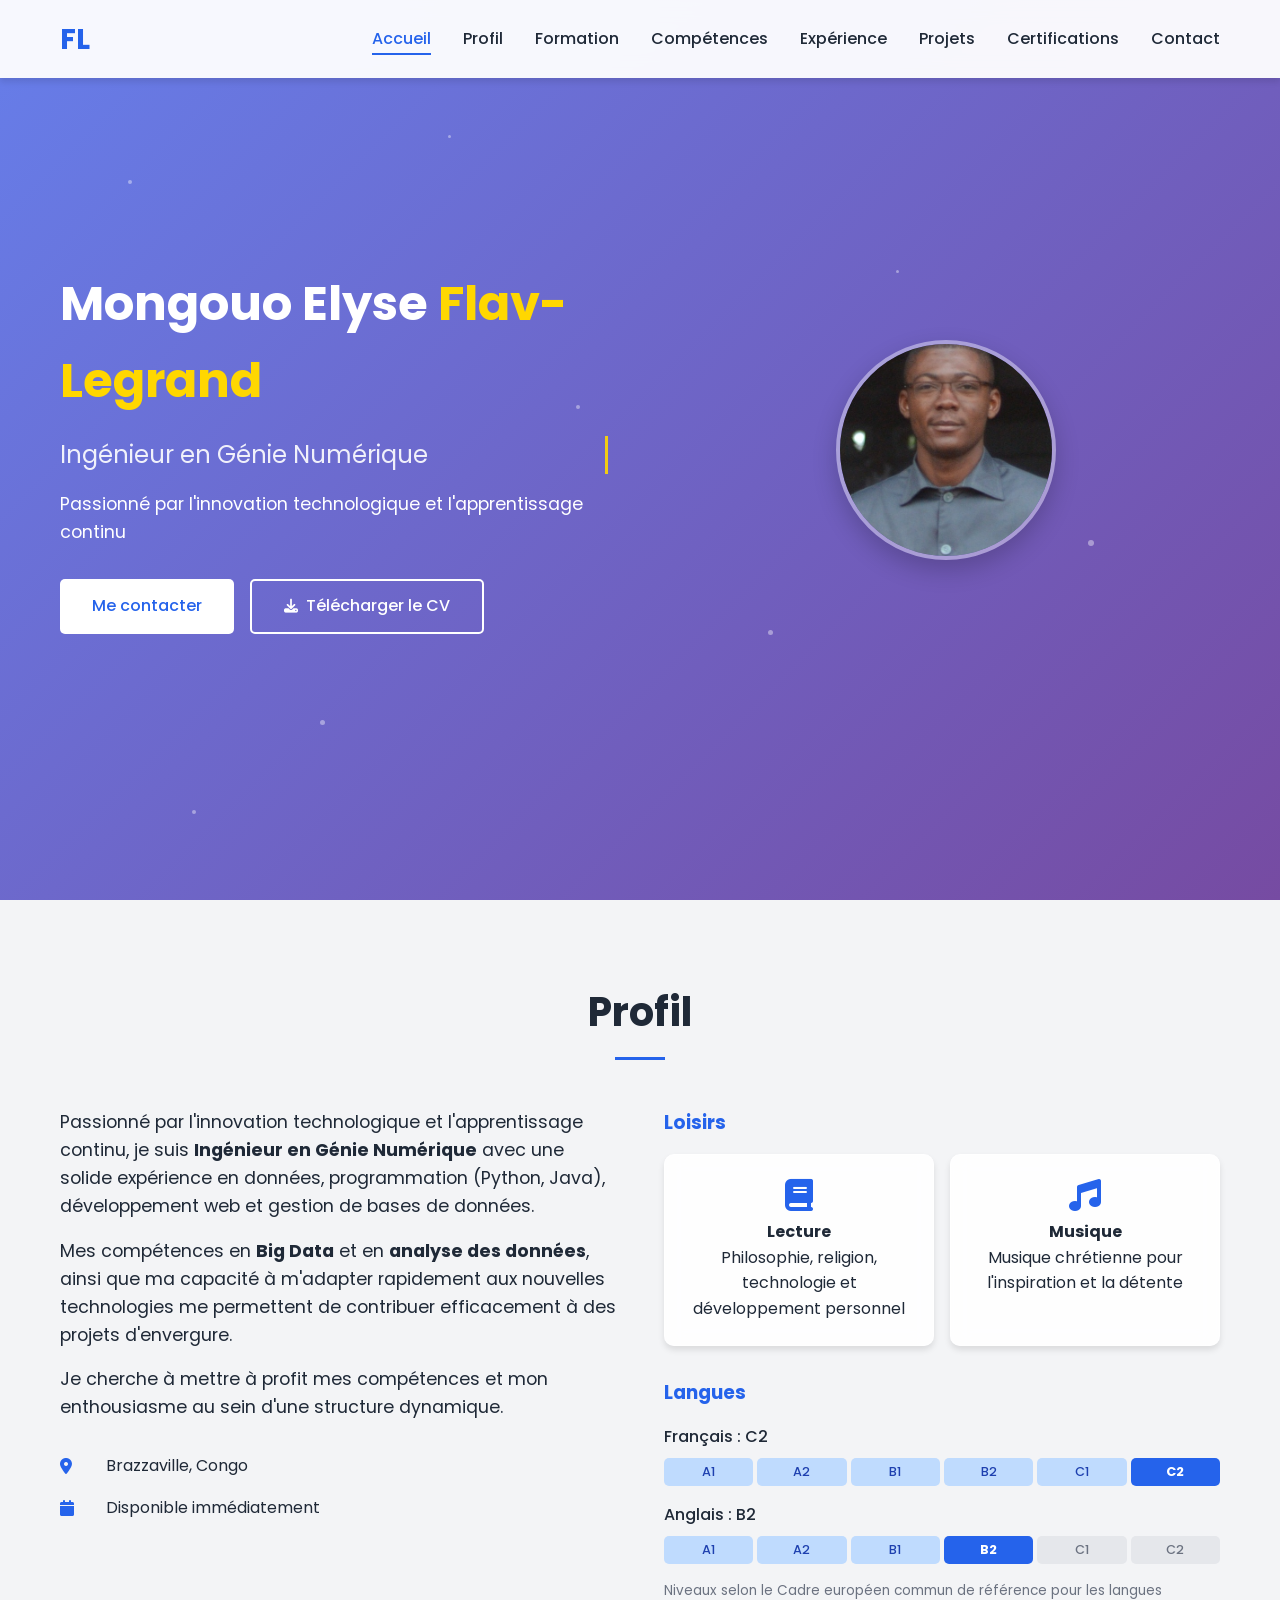
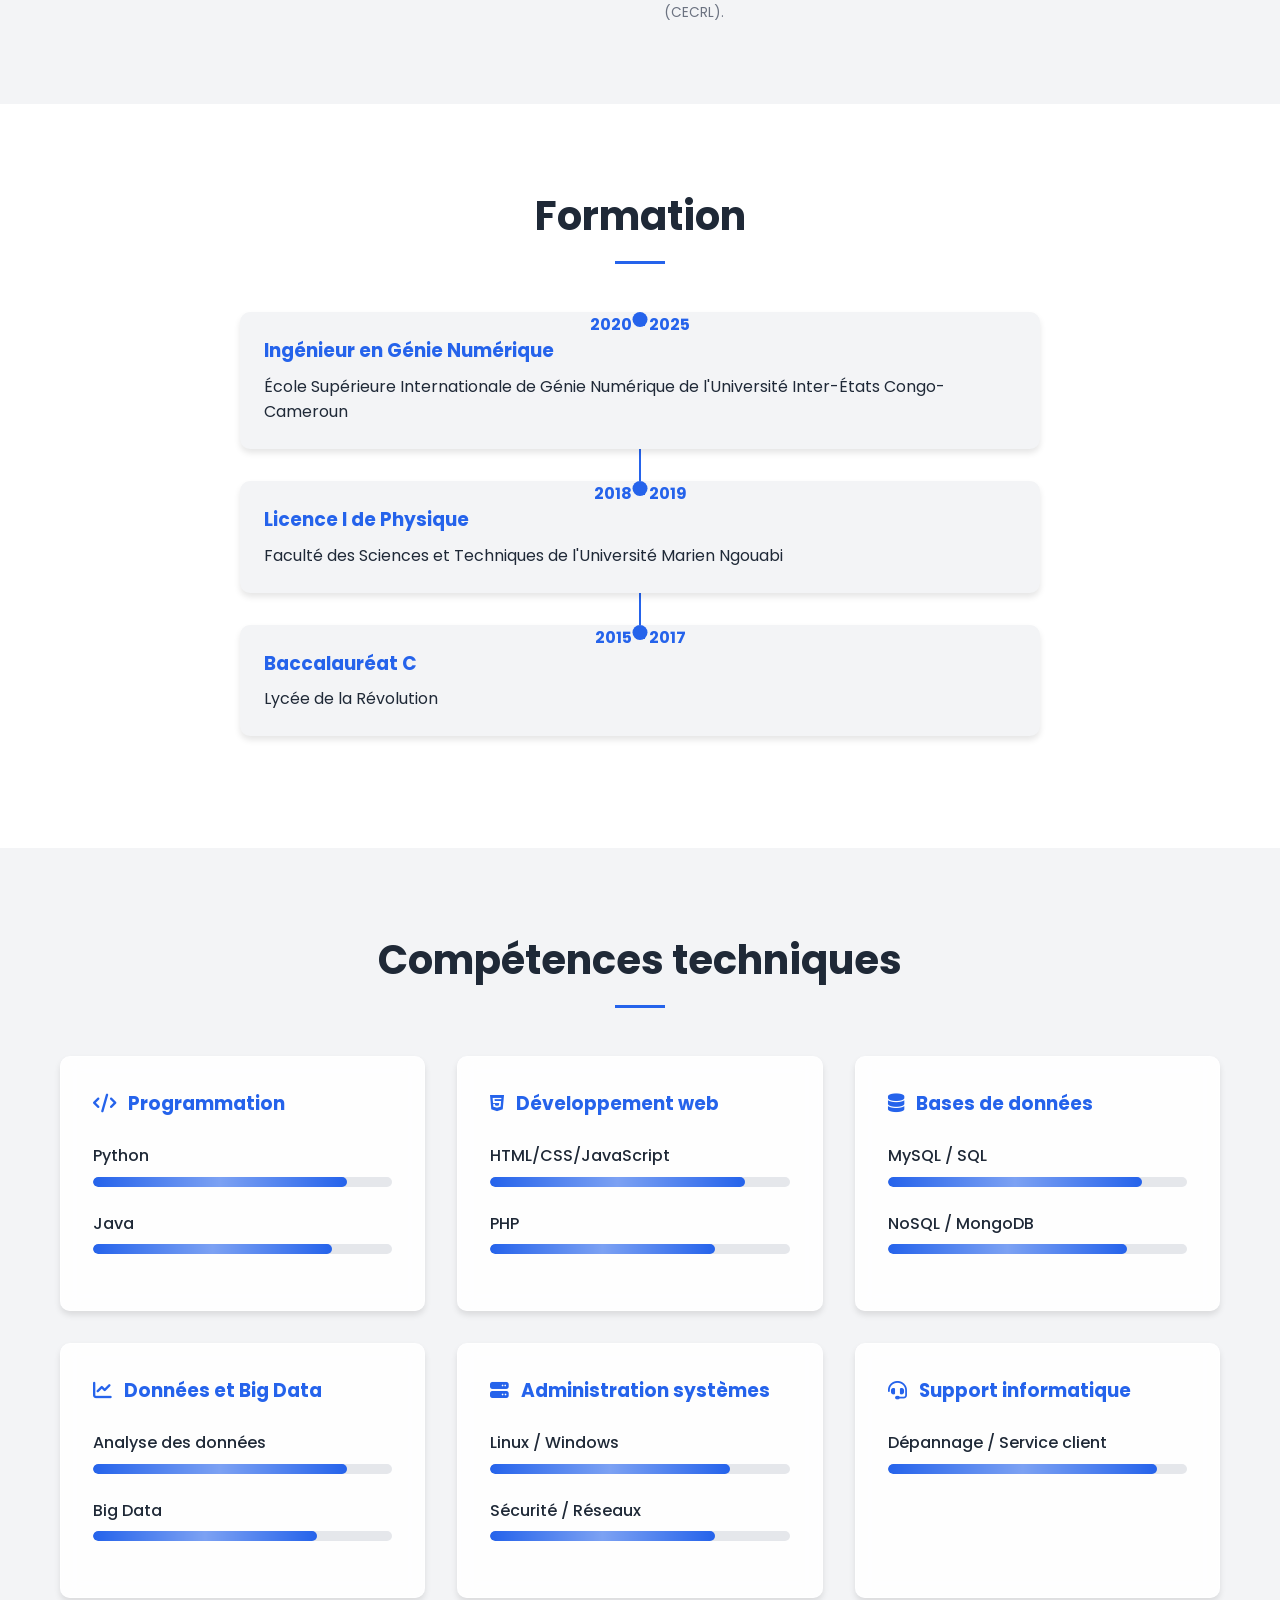
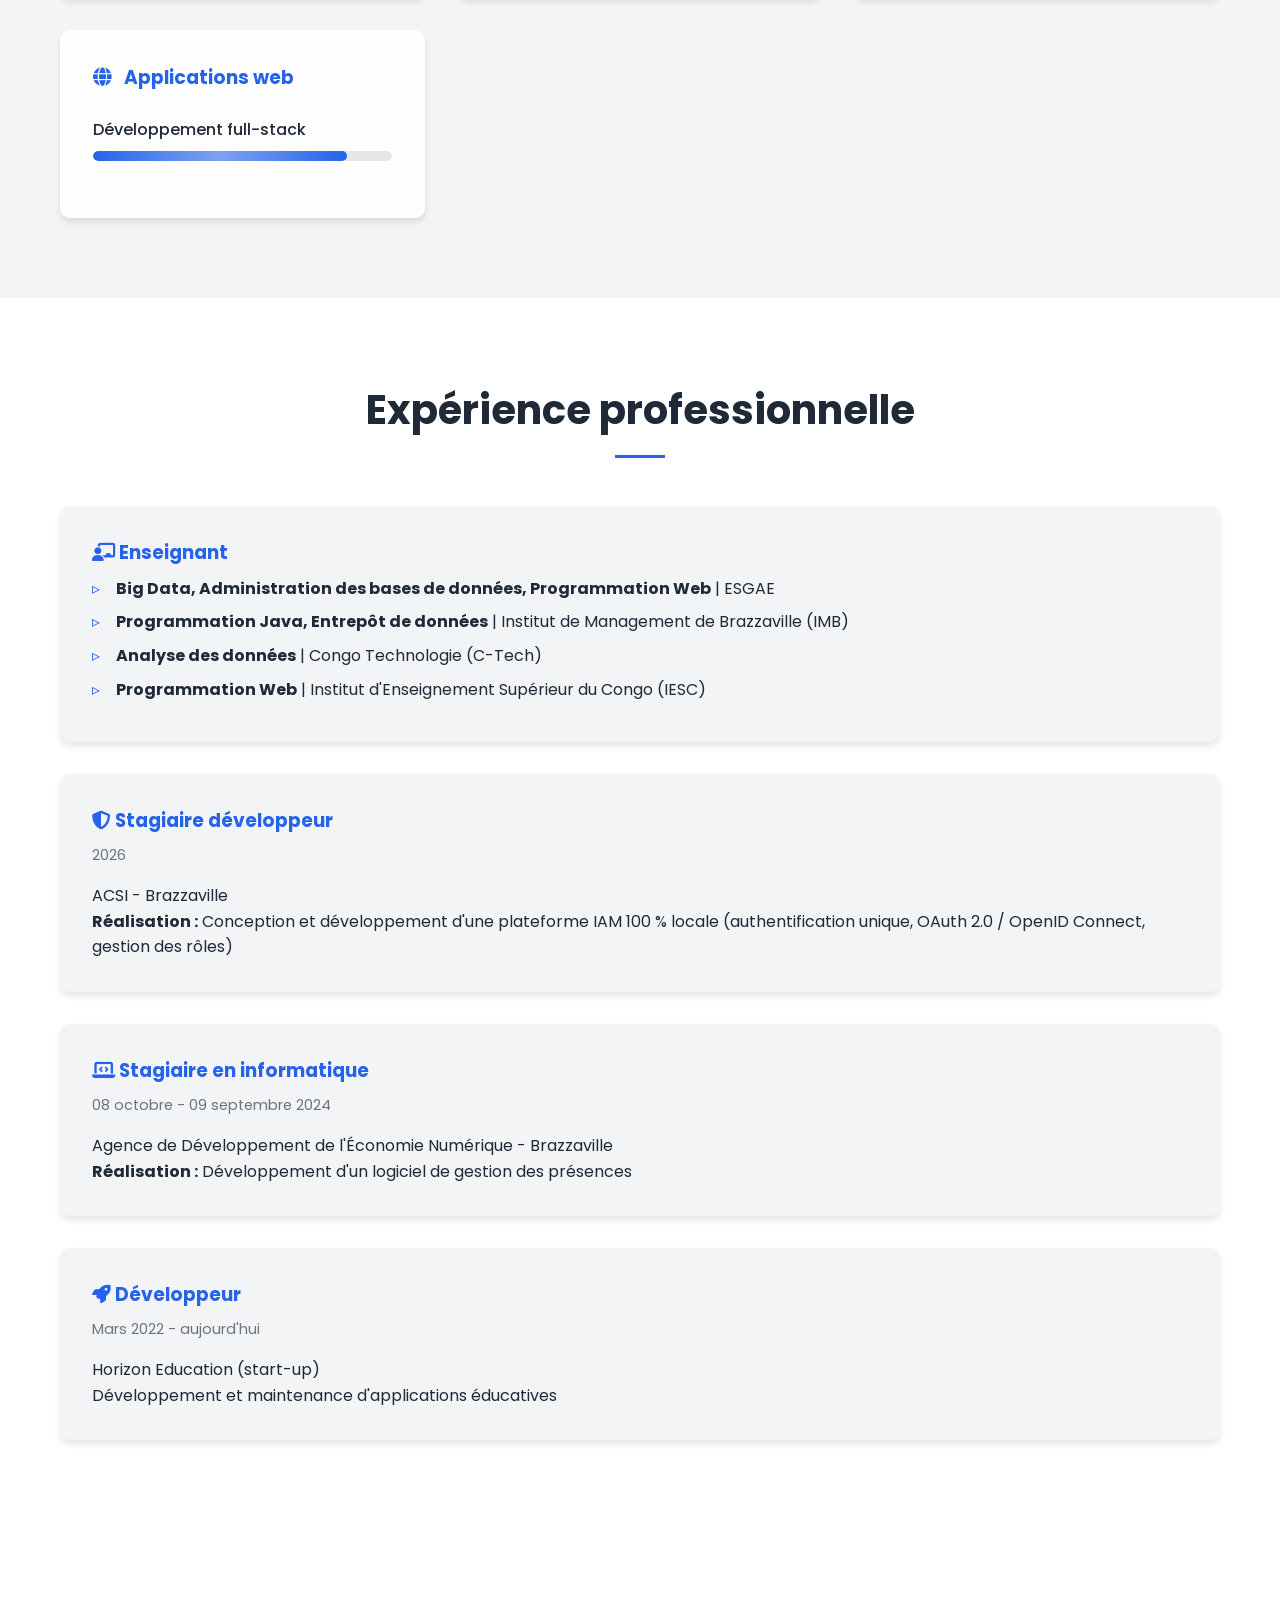
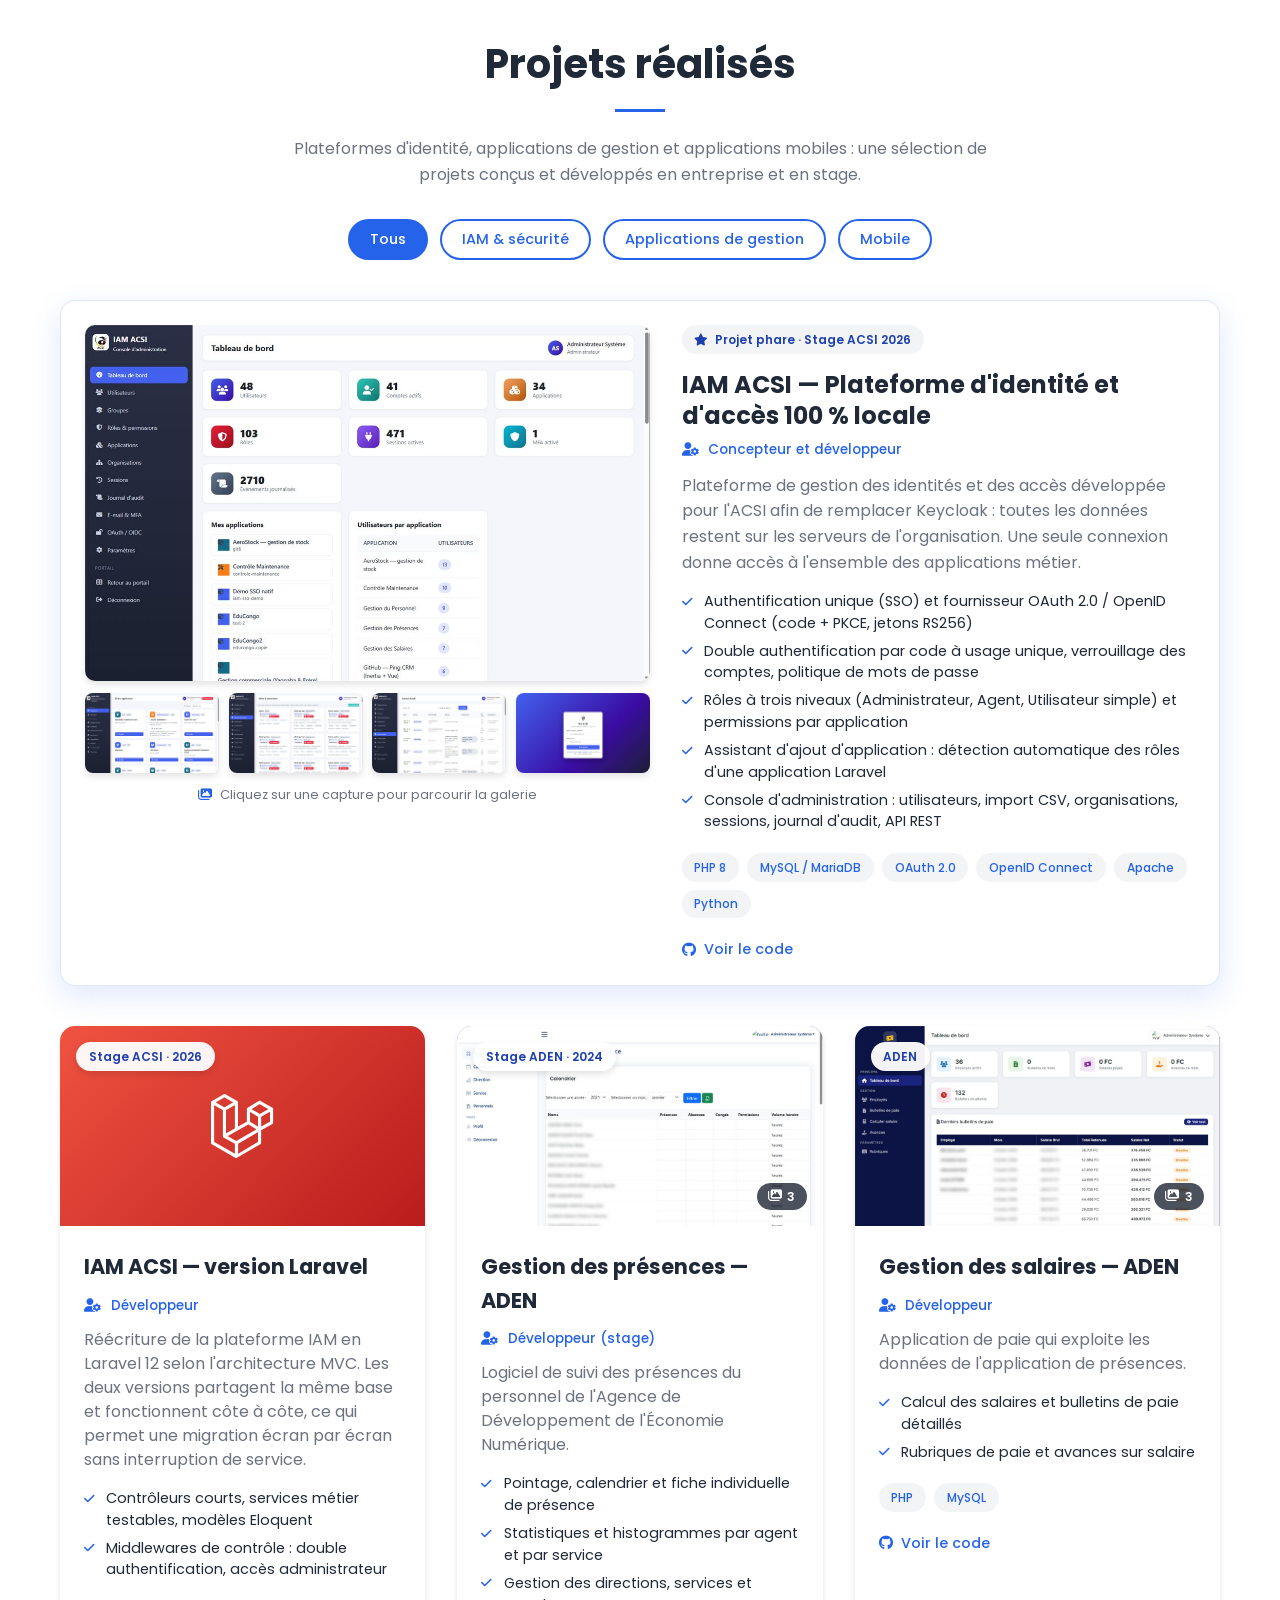
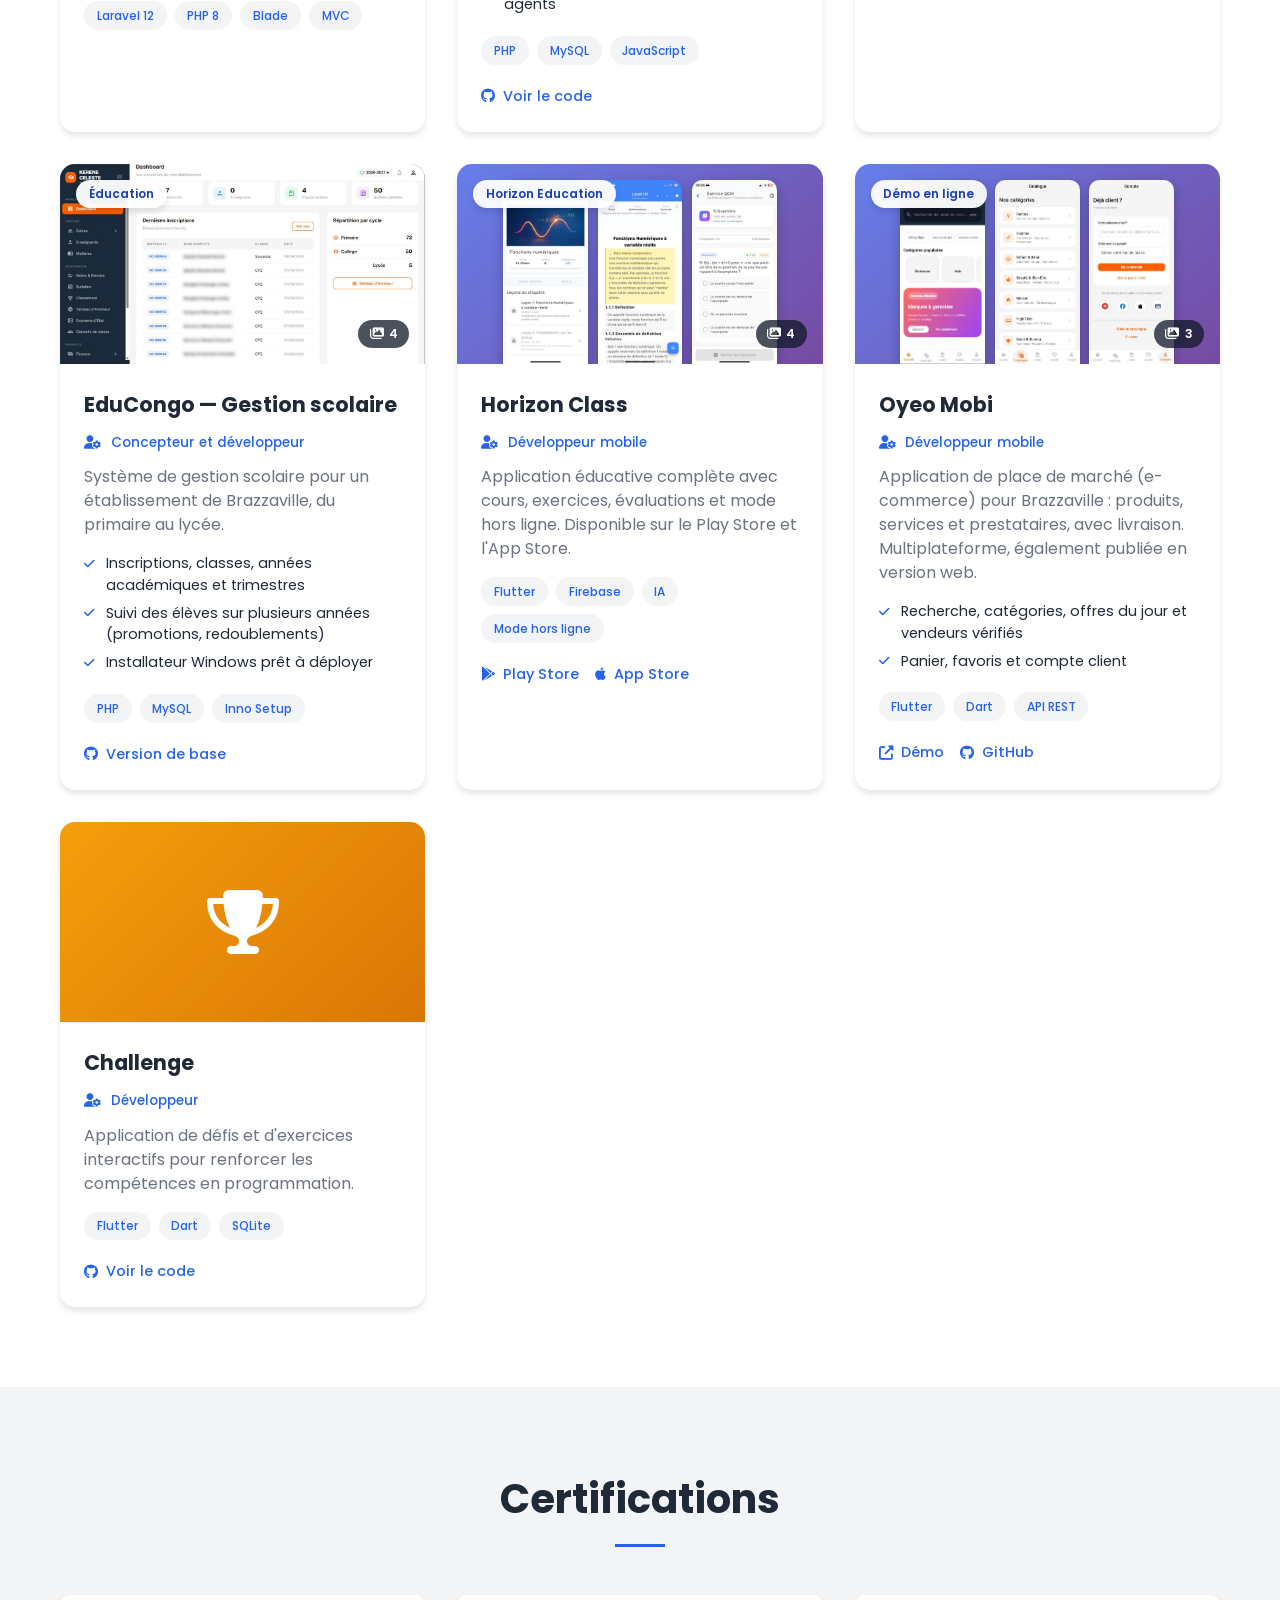
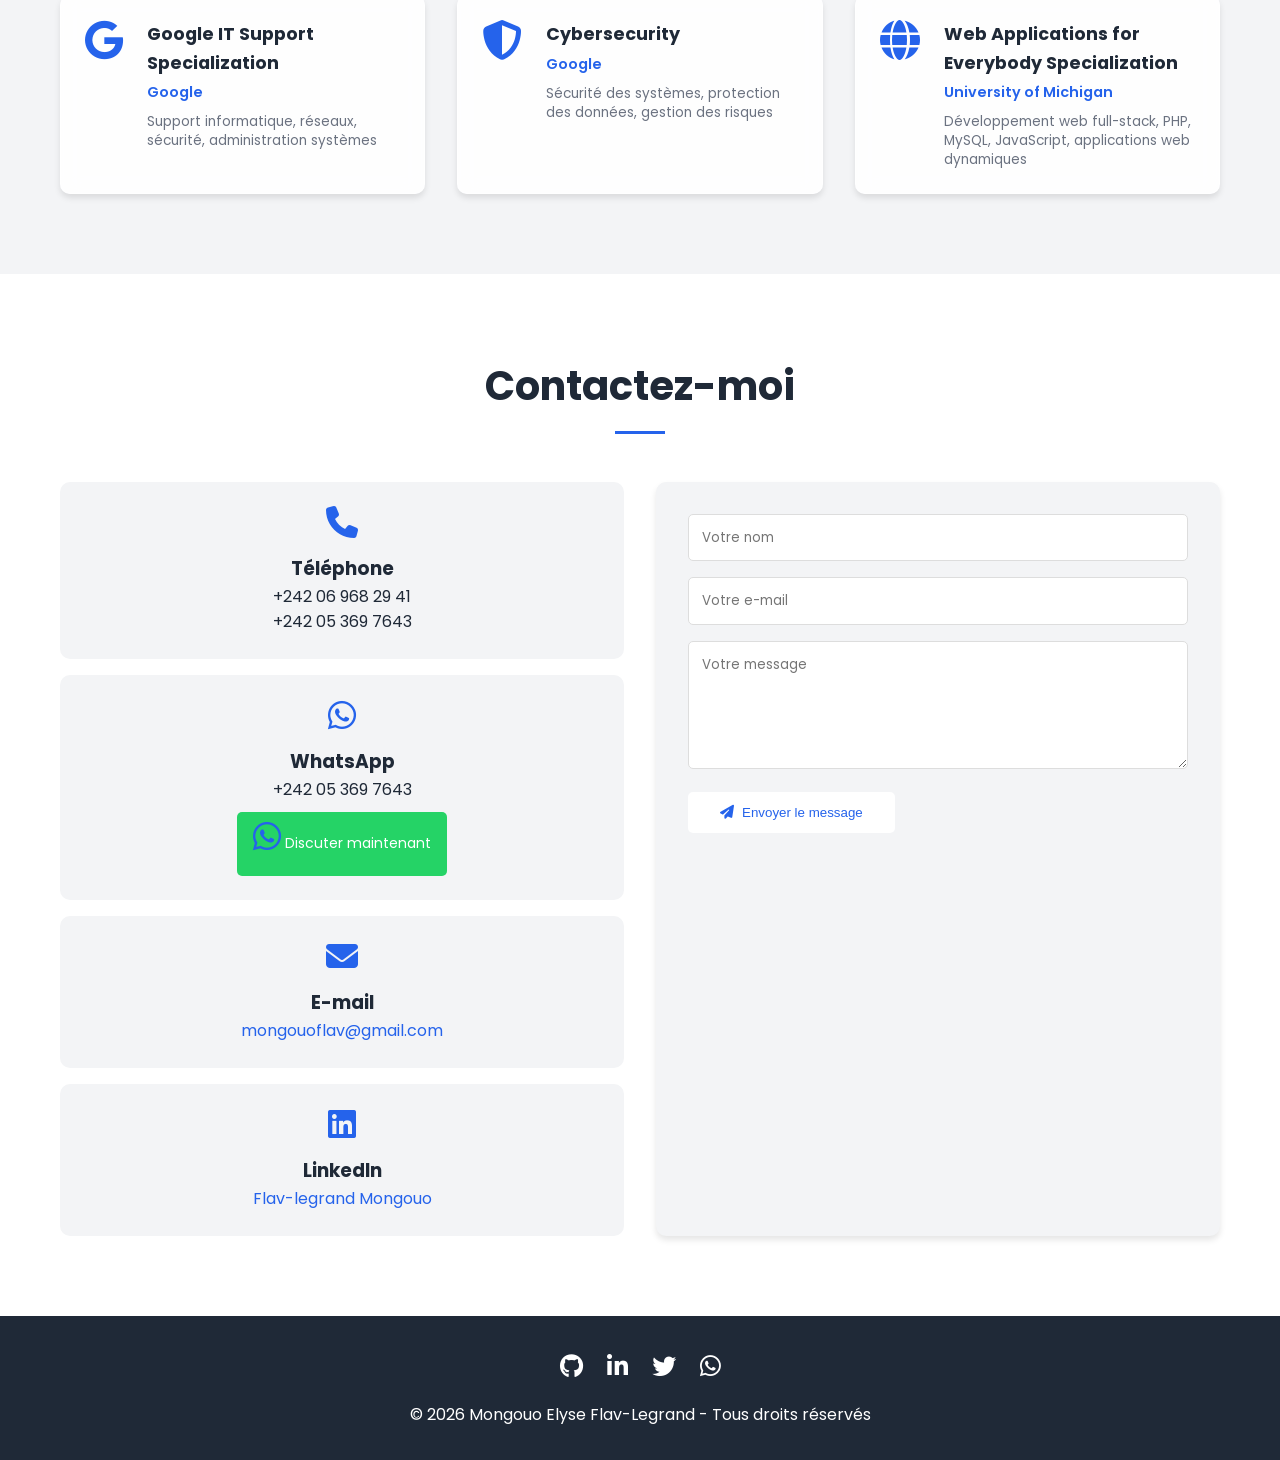
==== commit 2a78f14b: "Niveaux CECRL pour les langues et corrections du texte Remplace les jauges de langues par une échell" ====
--- a/docs/index.html
+++ b/docs/index.html
@@ -63,7 +63,7 @@
                 <div class="hero-buttons">
                     <a href="#contact" class="btn btn-primary">Me contacter</a>
                     <a href="assets/cv/CV_Flav-Legrand.pdf" download class="btn btn-secondary" id="downloadCV">
-                        <i class="fas fa-download"></i> Télécharger CV
+                        <i class="fas fa-download"></i> Télécharger le CV
                     </a>
                 </div>
             </div>
@@ -87,9 +87,8 @@
                         programmation (Python, Java), développement web et gestion de bases de données.
                     </p>
                     <p>
-                        Mes compétences en <strong>Big Data</strong>, <strong>Analyse des données</strong> et ma
-                        capacité
-                        à m'adapter rapidement aux nouvelles technologies me permettent de contribuer
+                        Mes compétences en <strong>Big Data</strong> et en <strong>analyse des données</strong>, ainsi que ma
+                        capacité à m'adapter rapidement aux nouvelles technologies me permettent de contribuer
                         efficacement à des projets d'envergure.
                     </p>
                     <p>
@@ -117,24 +116,35 @@
                         </div>
                         <div class="loisir-card">
                             <i class="fas fa-music"></i>
-                            <h4>Music</h4>
+                            <h4>Musique</h4>
                             <p>Musique chrétienne pour l'inspiration et la détente</p>
                         </div>
                     </div>
                     <div class="languages">
                         <h3>Langues</h3>
                         <div class="language-item">
-                            <span>Français</span>
-                            <div class="progress-bar">
-                                <div class="progress" style="width: 100%"></div>
-                            </div>
+                            <span>Français : C2</span>
+                            <ol class="cecrl" aria-hidden="true">
+                                <li class="atteint">A1</li>
+                                <li class="atteint">A2</li>
+                                <li class="atteint">B1</li>
+                                <li class="atteint">B2</li>
+                                <li class="atteint">C1</li>
+                                <li class="atteint niveau">C2</li>
+                            </ol>
                         </div>
                         <div class="language-item">
-                            <span>Anglais</span>
-                            <div class="progress-bar">
-                                <div class="progress" style="width: 75%"></div>
-                            </div>
-                        </div>
+                            <span>Anglais : B2</span>
+                            <ol class="cecrl" aria-hidden="true">
+                                <li class="atteint">A1</li>
+                                <li class="atteint">A2</li>
+                                <li class="atteint">B1</li>
+                                <li class="atteint niveau">B2</li>
+                                <li>C1</li>
+                                <li>C2</li>
+                            </ol>
+                        </div>
+                        <p class="cecrl-legende">Niveaux selon le Cadre européen commun de référence pour les langues (CECRL).</p>
                     </div>
                 </div>
             </div>
@@ -151,7 +161,7 @@
                     <div class="timeline-date">2020 – 2025</div>
                     <div class="timeline-content">
                         <h3>Ingénieur en Génie Numérique</h3>
-                        <p>École Supérieure Internationale de Génie Numérique de l'Université Inter-État Congo-Cameroun
+                        <p>École Supérieure Internationale de Génie Numérique de l'Université Inter-États Congo-Cameroun
                         </p>
                     </div>
                 </div>
@@ -159,7 +169,7 @@
                     <div class="timeline-dot"></div>
                     <div class="timeline-date">2018 – 2019</div>
                     <div class="timeline-content">
-                        <h3>Licence I Physique</h3>
+                        <h3>Licence I de Physique</h3>
                         <p>Faculté des Sciences et Techniques de l'Université Marien Ngouabi</p>
                     </div>
                 </div>
@@ -168,7 +178,7 @@
                     <div class="timeline-date">2015 – 2017</div>
                     <div class="timeline-content">
                         <h3>Baccalauréat C</h3>
-                        <p>Lycée de la Révélation</p>
+                        <p>Lycée de la Révolution</p>
                     </div>
                 </div>
             </div>
@@ -196,7 +206,7 @@
                     </div>
                 </div>
                 <div class="skill-category">
-                    <h3><i class="fab fa-html5"></i> Développement Web</h3>
+                    <h3><i class="fab fa-html5"></i> Développement web</h3>
                     <div class="skill-item">
                         <span>HTML/CSS/JavaScript</span>
                         <div class="progress-bar">
@@ -226,7 +236,7 @@
                     </div>
                 </div>
                 <div class="skill-category">
-                    <h3><i class="fas fa-chart-line"></i> Data & Big Data</h3>
+                    <h3><i class="fas fa-chart-line"></i> Données et Big Data</h3>
                     <div class="skill-item">
                         <span>Analyse des données</span>
                         <div class="progress-bar">
@@ -241,7 +251,7 @@
                     </div>
                 </div>
                 <div class="skill-category">
-                    <h3><i class="fas fa-server"></i> Administration Systèmes</h3>
+                    <h3><i class="fas fa-server"></i> Administration systèmes</h3>
                     <div class="skill-item">
                         <span>Linux / Windows</span>
                         <div class="progress-bar">
@@ -249,7 +259,7 @@
                         </div>
                     </div>
                     <div class="skill-item">
-                        <span>Sécurité / Réseautage</span>
+                        <span>Sécurité / Réseaux</span>
                         <div class="progress-bar">
                             <div class="progress" style="width: 75%"></div>
                         </div>
@@ -265,9 +275,9 @@
                     </div>
                 </div>
                 <div class="skill-category">
-                    <h3><i class="fas fa-globe"></i> Web Applications</h3>
-                    <div class="skill-item">
-                        <span>Full-Stack Development</span>
+                    <h3><i class="fas fa-globe"></i> Applications web</h3>
+                    <div class="skill-item">
+                        <span>Développement full-stack</span>
                         <div class="progress-bar">
                             <div class="progress" style="width: 85%"></div>
                         </div>
@@ -289,7 +299,7 @@
                         <li><strong>Big Data, Administration des bases de données, Programmation Web</strong> | ESGAE</li>
                         <li><strong>Programmation Java, Entrepôt de données</strong> | Institut de Management de
                             Brazzaville (IMB)</li>
-                        <li><strong>Analyse des Données</strong> | Congo Technologie (C-Tech)</li>
+                        <li><strong>Analyse des données</strong> | Congo Technologie (C-Tech)</li>
                         <li><strong>Programmation Web</strong> | Institut d'Enseignement Supérieur du Congo (IESC)</li>
                     </ul>
                 </div>
@@ -304,15 +314,15 @@
             </div>
 
             <div class="experience-card">
-                <h3><i class="fas fa-laptop-code"></i> Stagiaire en Informatique</h3>
-                <p class="experience-date">08 Octobre - 09 Septembre 2024</p>
-                <p>Agence de Développement et de l'Économie Numérique - Brazzaville</p>
-                <p><strong>Réalisation :</strong> Développement d'un logiciel de gestion de présences</p>
+                <h3><i class="fas fa-laptop-code"></i> Stagiaire en informatique</h3>
+                <p class="experience-date">08 octobre - 09 septembre 2024</p>
+                <p>Agence de Développement de l'Économie Numérique - Brazzaville</p>
+                <p><strong>Réalisation :</strong> Développement d'un logiciel de gestion des présences</p>
             </div>
 
             <div class="experience-card">
                 <h3><i class="fas fa-rocket"></i> Développeur</h3>
-                <p class="experience-date">Mars 2022 - Présent</p>
+                <p class="experience-date">Mars 2022 - aujourd'hui</p>
                 <p>Horizon Education (start-up)</p>
                 <p>Développement et maintenance d'applications éducatives</p>
             </div>
@@ -510,12 +520,12 @@
                 <div class="projet-content">
                     <h3>Horizon Class</h3>
                     <p class="projet-role"><i class="fas fa-user-gear"></i> Développeur mobile</p>
-                    <p>Application éducative complète avec cours, exercices, évaluations et mode hors ligne. Disponible sur Play Store et App Store.</p>
+                    <p>Application éducative complète avec cours, exercices, évaluations et mode hors ligne. Disponible sur le Play Store et l'App Store.</p>
                     <div class="projet-tech">
                         <span>Flutter</span>
                         <span>Firebase</span>
-                        <span>AI</span>
-                        <span>Offline Mode</span>
+                        <span>IA</span>
+                        <span>Mode hors ligne</span>
                     </div>
                     <div class="projet-links">
                         <a href="https://play.google.com/store/apps/details?id=com.horizoneducation.horizonclass" target="_blank" rel="noopener" class="projet-link"><i class="fab fa-google-play"></i> Play Store</a>
@@ -536,7 +546,7 @@
                 <div class="projet-content">
                     <h3>Oyeo Mobi</h3>
                     <p class="projet-role"><i class="fas fa-user-gear"></i> Développeur mobile</p>
-                    <p>Application de place de marché (e-commerce) pour Brazzaville : produits, services et prestataires, avec livraison. Cross-platform, également publiée en version web.</p>
+                    <p>Application de place de marché (e-commerce) pour Brazzaville : produits, services et prestataires, avec livraison. Multiplateforme, également publiée en version web.</p>
                     <ul class="projet-fonctions">
                         <li>Recherche, catégories, offres du jour et vendeurs vérifiés</li>
                         <li>Panier, favoris et compte client</li>
@@ -544,7 +554,7 @@
                     <div class="projet-tech">
                         <span>Flutter</span>
                         <span>Dart</span>
-                        <span>REST API</span>
+                        <span>API REST</span>
                     </div>
                     <div class="projet-links">
                         <a href="https://flav-legrand.github.io/Oyeo/" target="_blank" rel="noopener" class="projet-link"><i class="fas fa-external-link-alt"></i> Démo</a>
@@ -598,7 +608,7 @@
                     <div class="cert-content">
                         <h3>Google IT Support Specialization</h3>
                         <p class="cert-issuer">Google</p>
-                        <p class="cert-description">Support informatique, réseautage, sécurité, administration systèmes
+                        <p class="cert-description">Support informatique, réseaux, sécurité, administration systèmes
                         </p>
                     </div>
                 </div>
@@ -651,7 +661,7 @@
                     </div>
                     <div class="contact-card">
                         <i class="fas fa-envelope"></i>
-                        <h3>Email</h3>
+                        <h3>E-mail</h3>
                         <a href="mailto:mongouoflav@gmail.com"
                             style="color: var(--primary-color); text-decoration: none;">mongouoflav@gmail.com</a>
                     </div>
@@ -673,7 +683,7 @@
                         <input type="text" name="name" id="name" placeholder="Votre nom" required>
                     </div>
                     <div class="form-group">
-                        <input type="email" name="email" id="email" placeholder="Votre email" required>
+                        <input type="email" name="email" id="email" placeholder="Votre e-mail" required>
                     </div>
                     <div class="form-group">
                         <textarea name="message" id="message" rows="5" placeholder="Votre message" required></textarea>
--- a/docs/css/style.css
+++ b/docs/css/style.css
@@ -436,6 +436,39 @@
     font-weight: 500;
 }
 
+.cecrl {
+    display: grid;
+    grid-template-columns: repeat(6, 1fr);
+    gap: 4px;
+    list-style: none;
+}
+
+.cecrl li {
+    padding: 0.25rem 0;
+    border-radius: 5px;
+    background: #e5e7eb;
+    color: var(--gray);
+    font-size: 0.8rem;
+    font-weight: 500;
+    text-align: center;
+}
+
+.cecrl li.atteint {
+    background: #bfdbfe;
+    color: var(--secondary-color);
+}
+
+.cecrl li.niveau {
+    background: var(--primary-color);
+    color: var(--white);
+    font-weight: 700;
+}
+
+.cecrl-legende {
+    color: var(--gray);
+    font-size: 0.85rem;
+}
+
 .progress-bar {
     background: #e5e7eb;
     height: 10px;
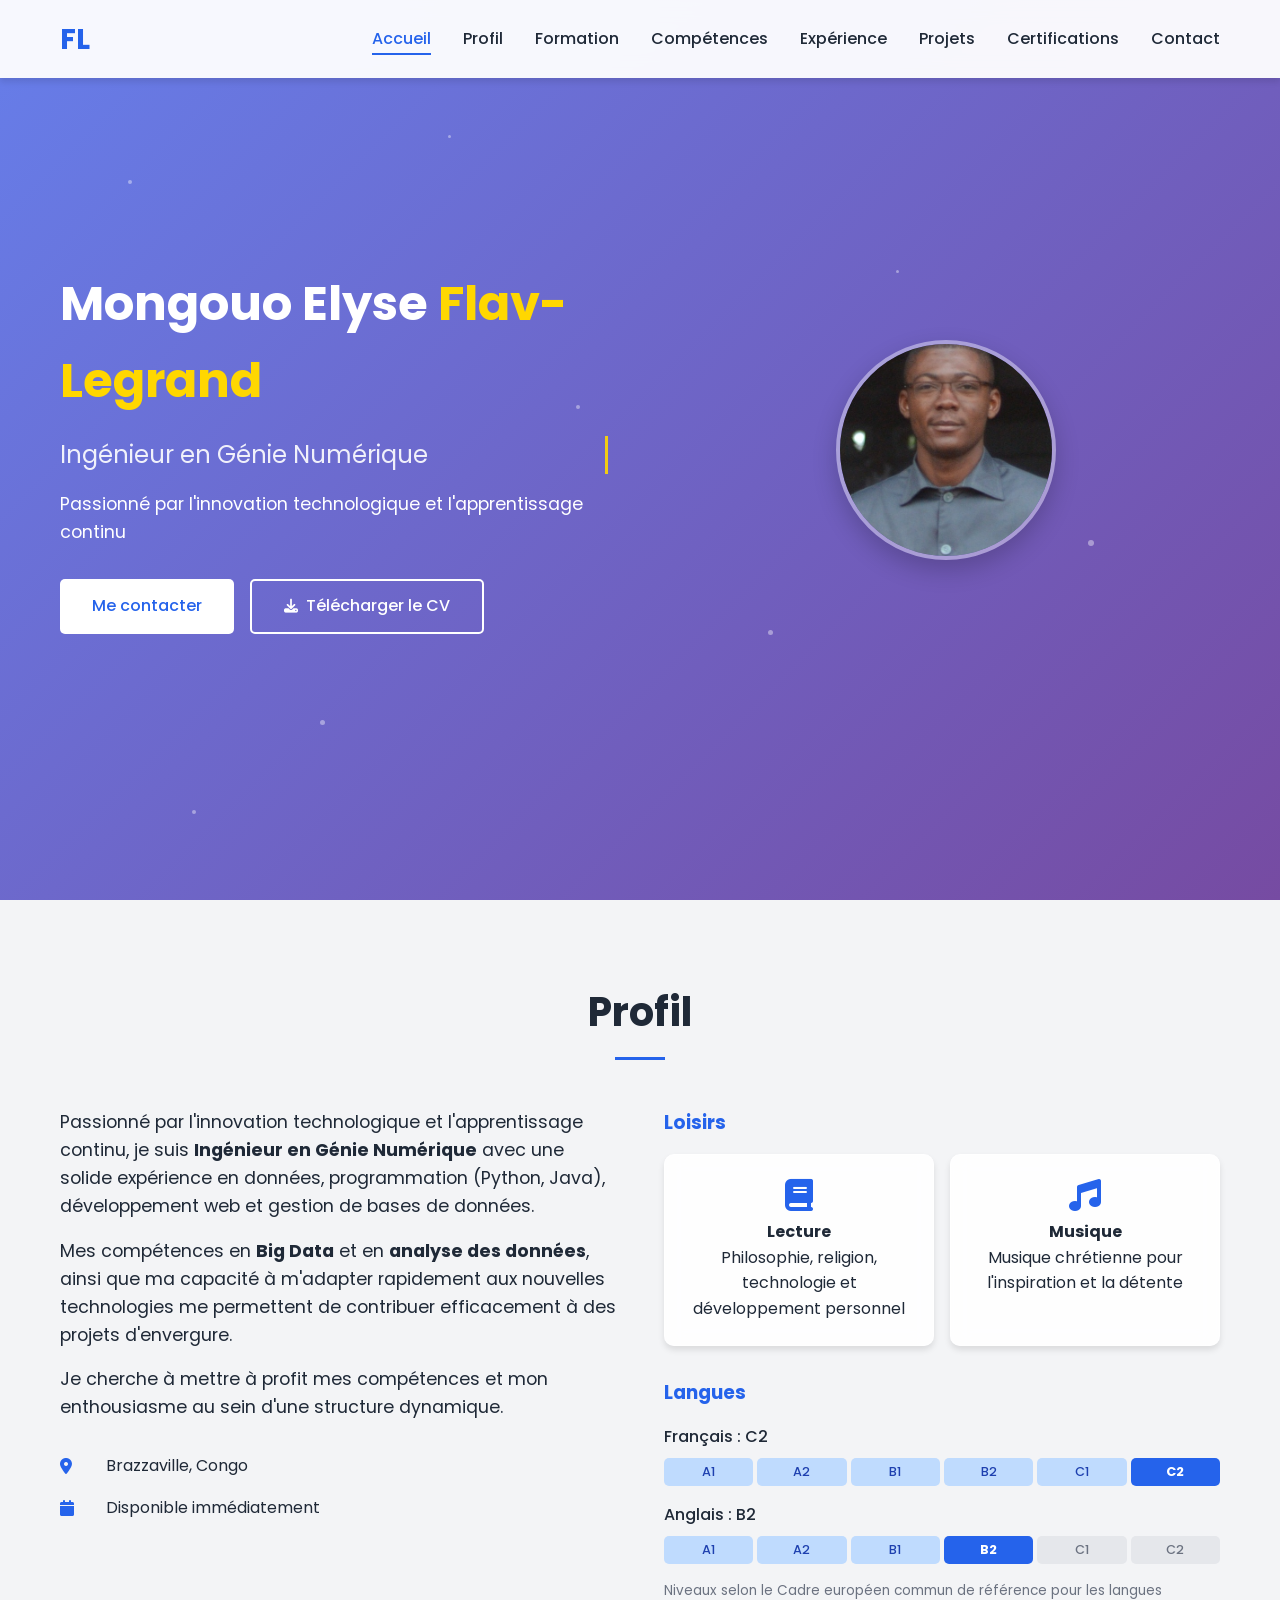
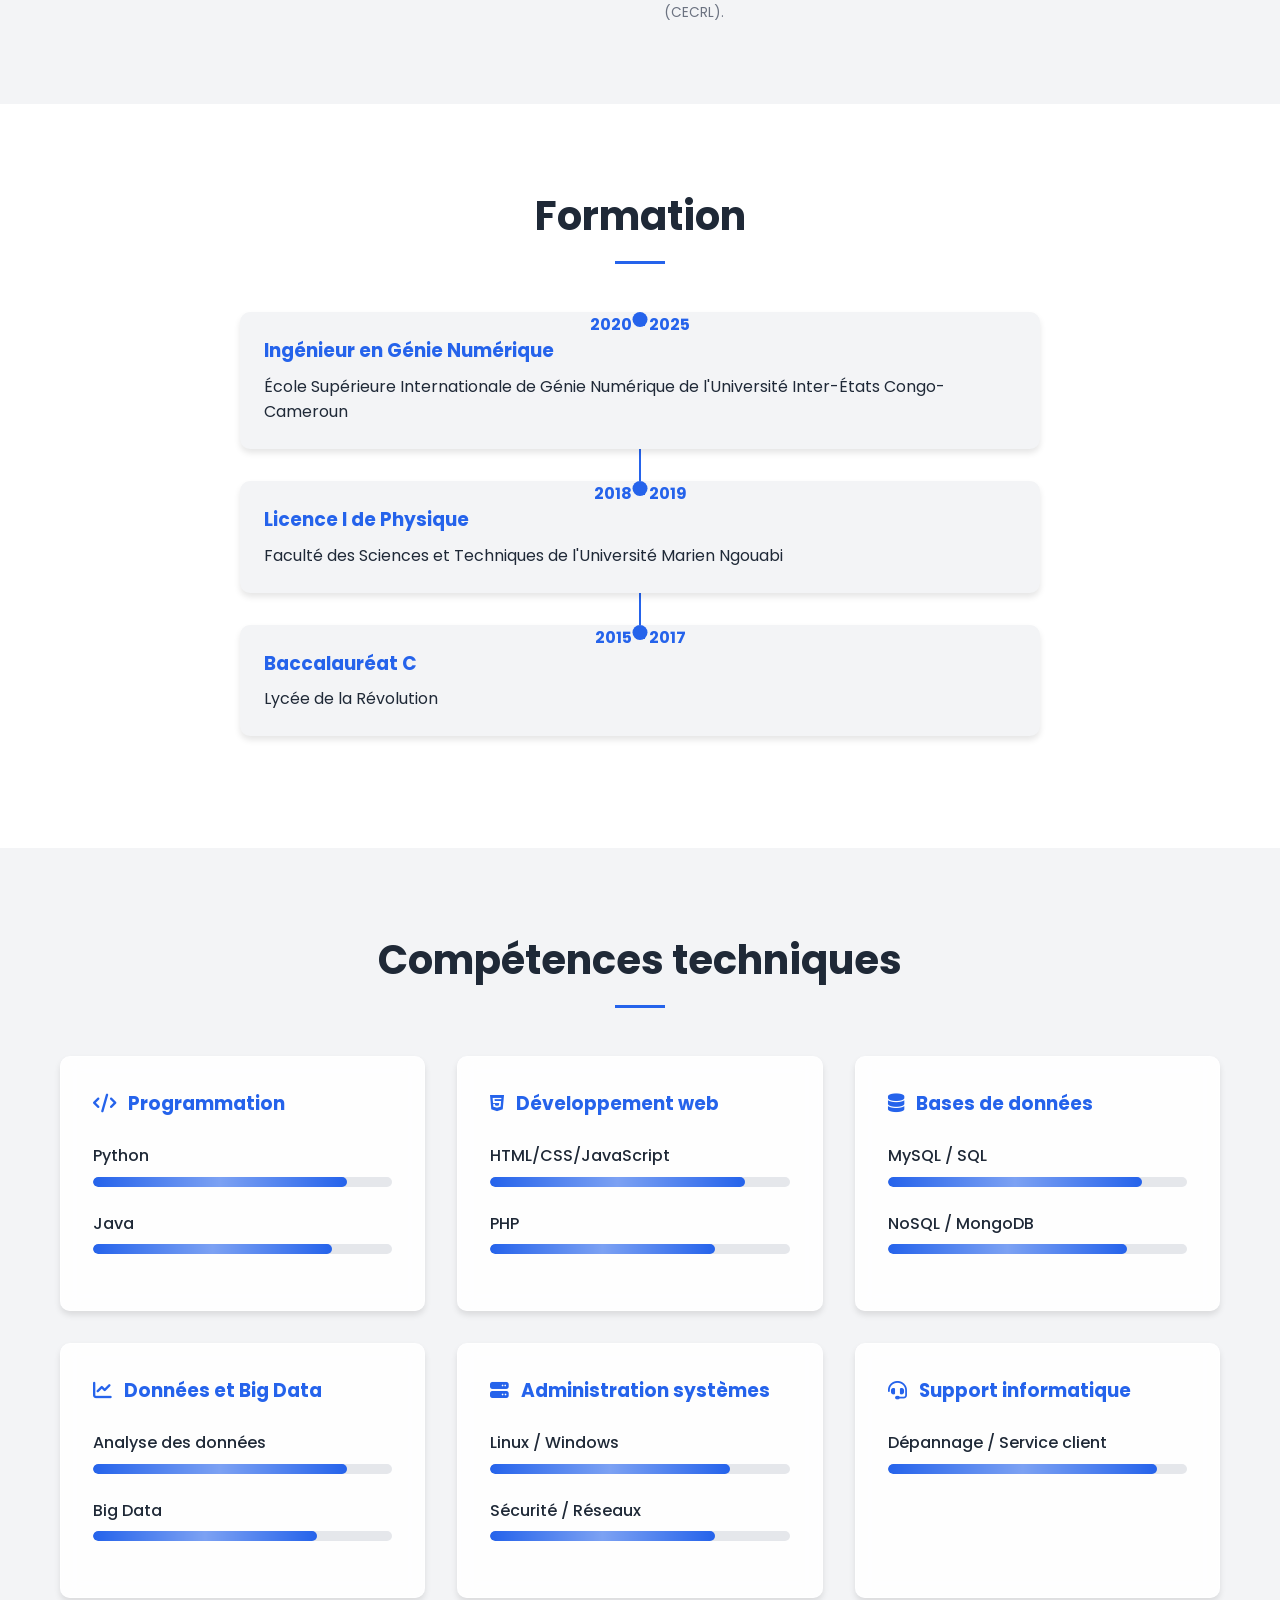
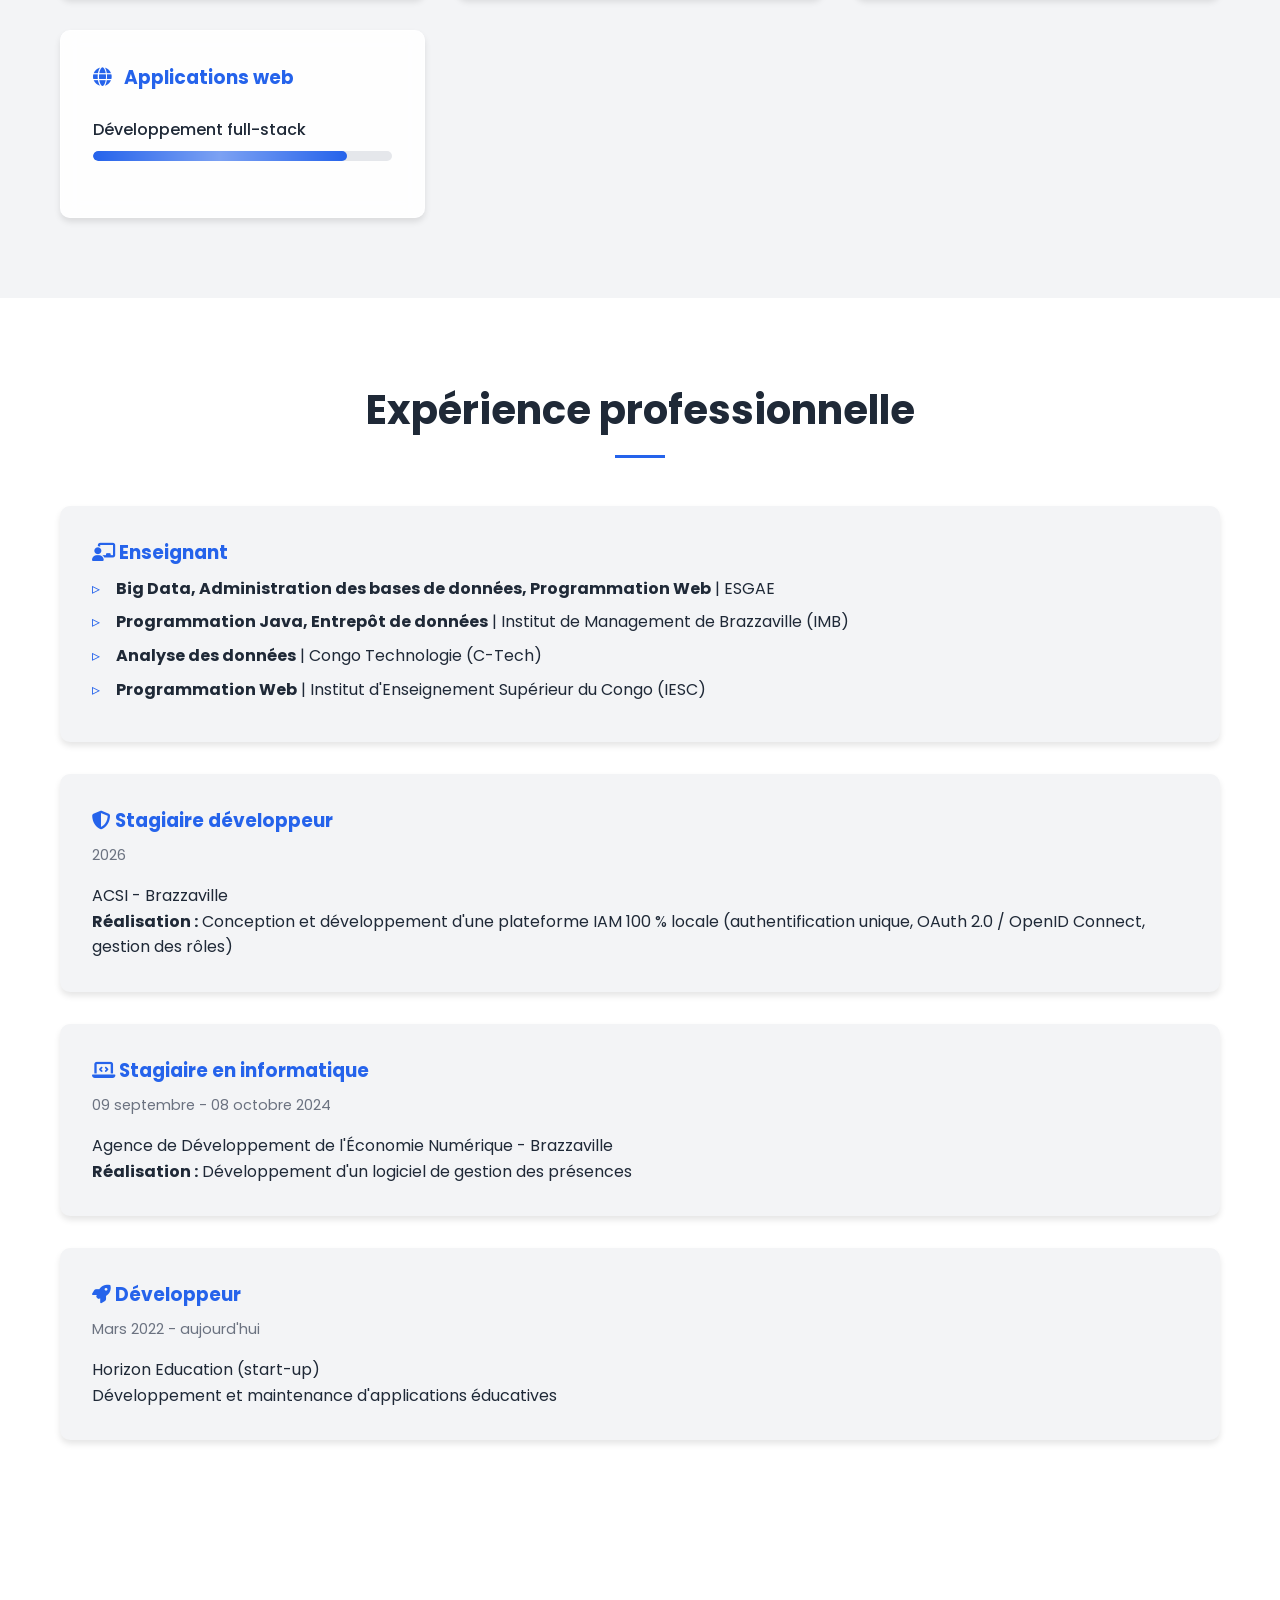
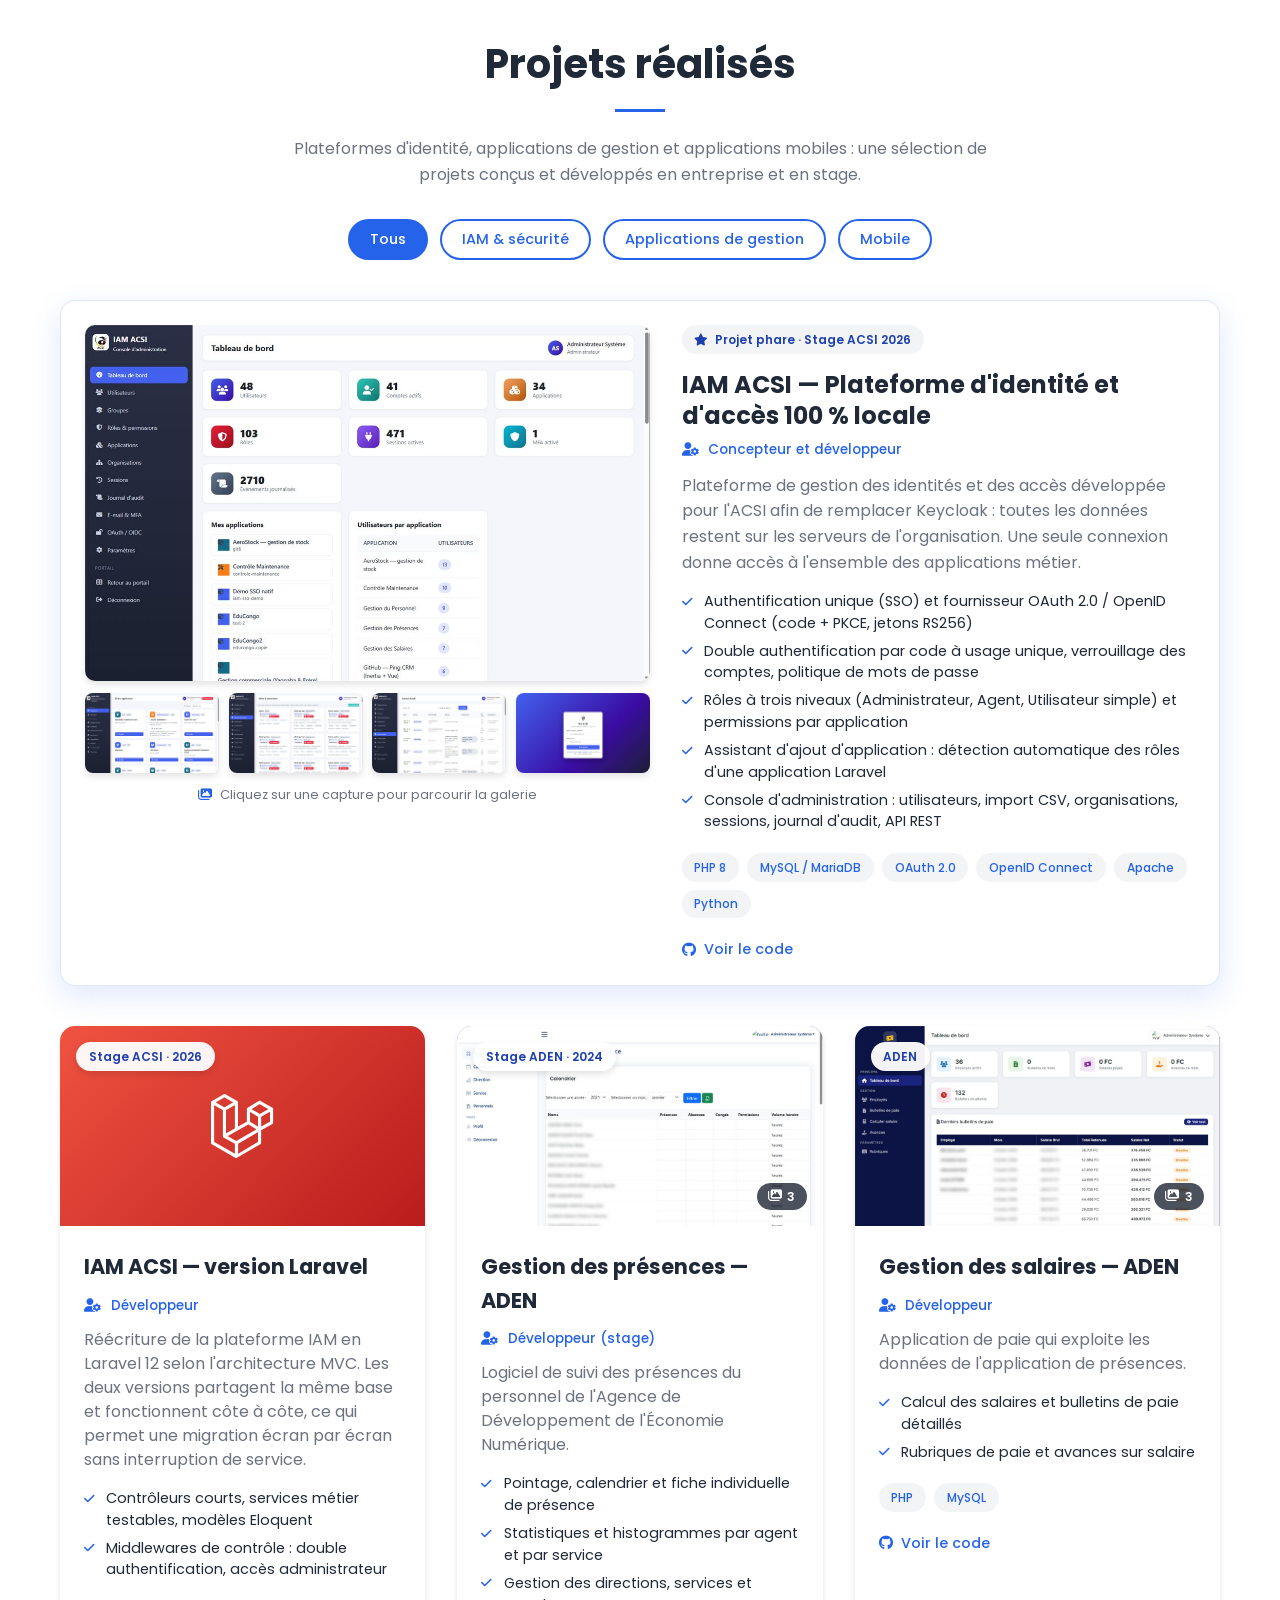
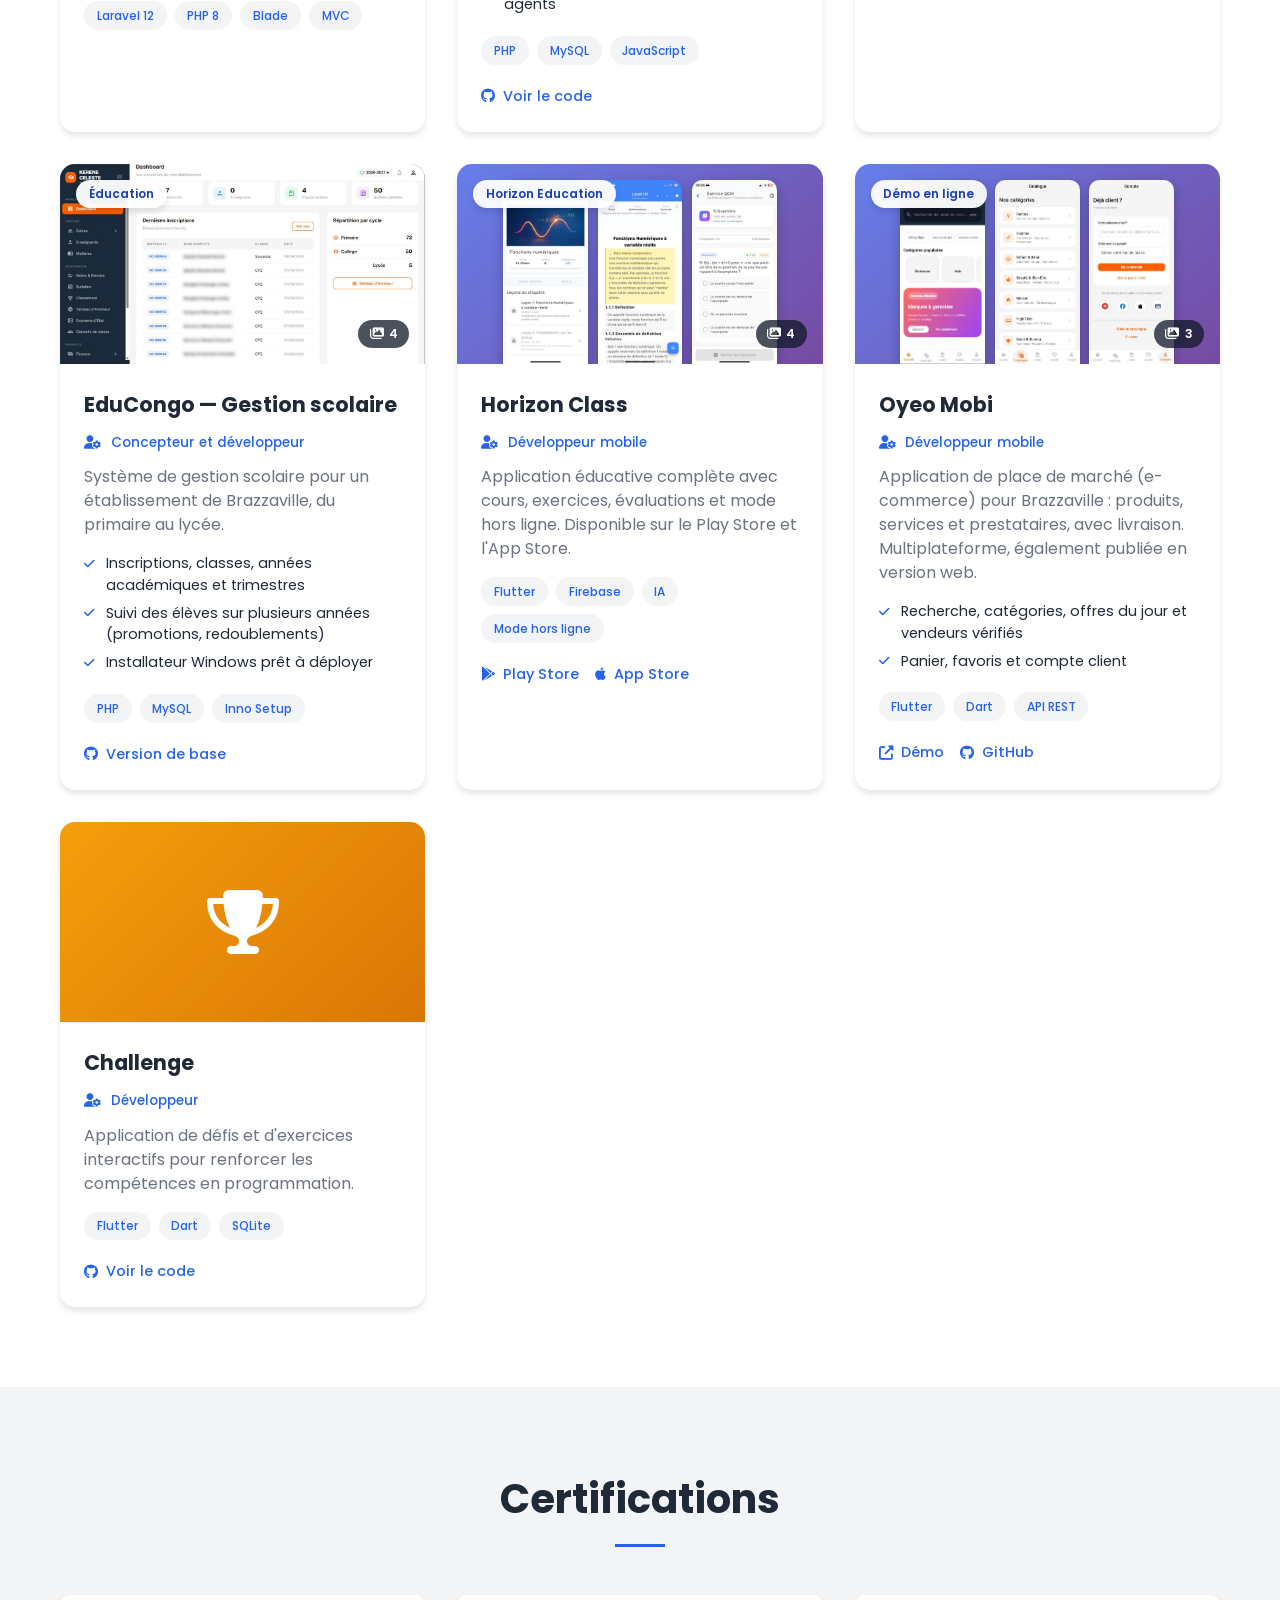
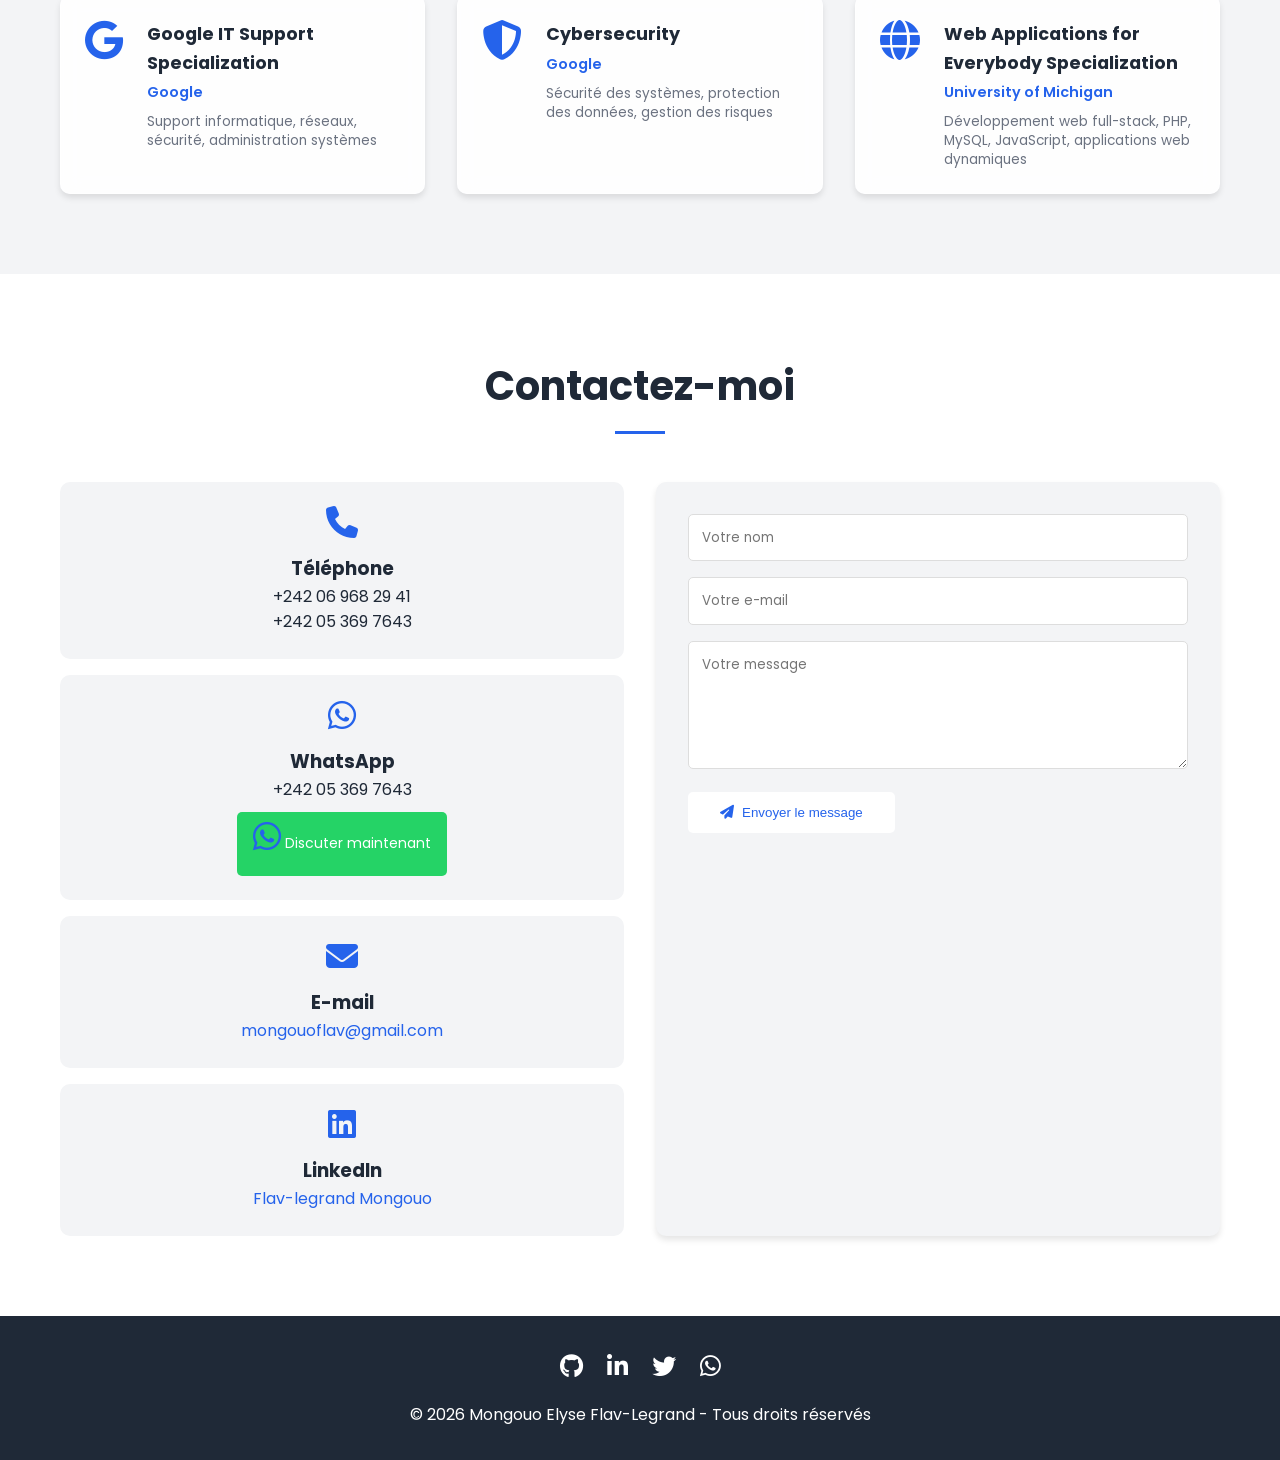
==== commit dcef1bf4: "Corrige les dates du stage à l'ADEN Co-Authored-By: Claude Opus 5.5 <noreply@anthropic.com>" ====
--- a/docs/index.html
+++ b/docs/index.html
@@ -315,7 +315,7 @@
 
             <div class="experience-card">
                 <h3><i class="fas fa-laptop-code"></i> Stagiaire en informatique</h3>
-                <p class="experience-date">08 octobre - 09 septembre 2024</p>
+                <p class="experience-date">09 septembre - 08 octobre 2024</p>
                 <p>Agence de Développement de l'Économie Numérique - Brazzaville</p>
                 <p><strong>Réalisation :</strong> Développement d'un logiciel de gestion des présences</p>
             </div>
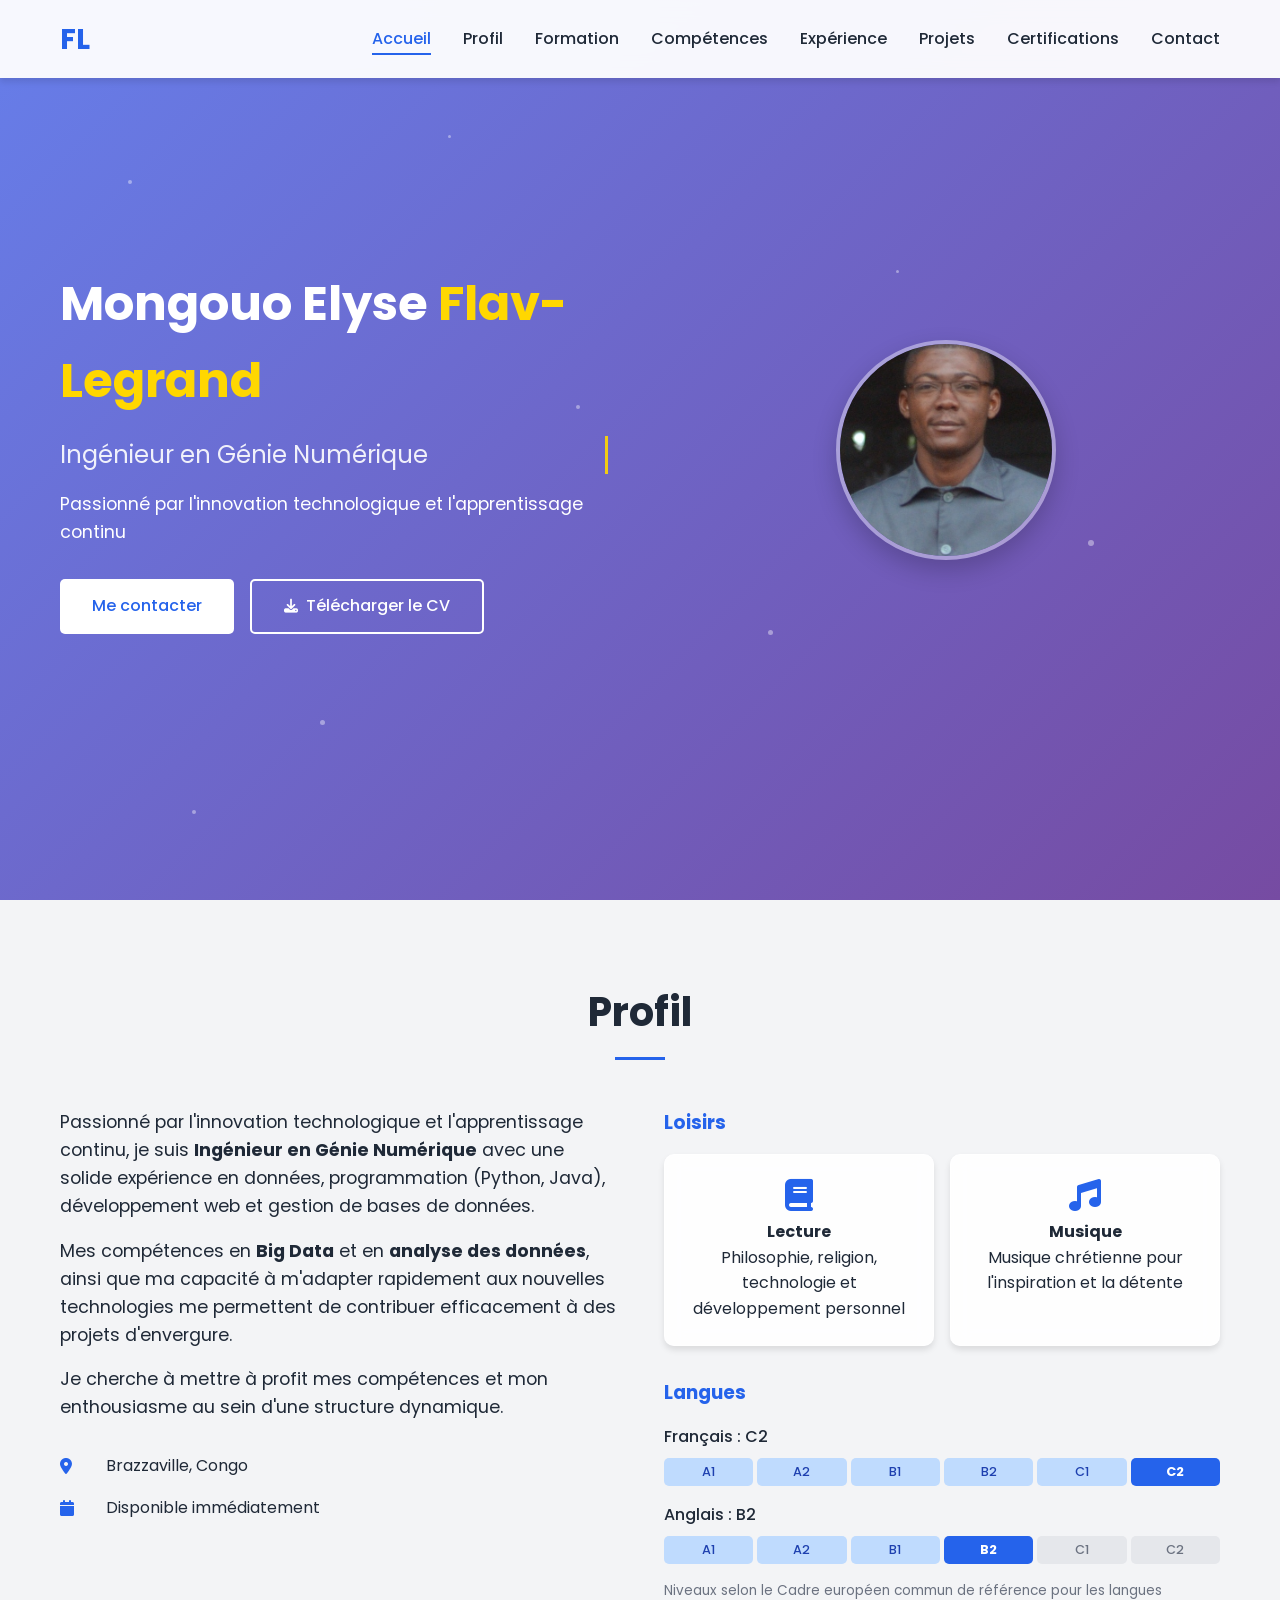
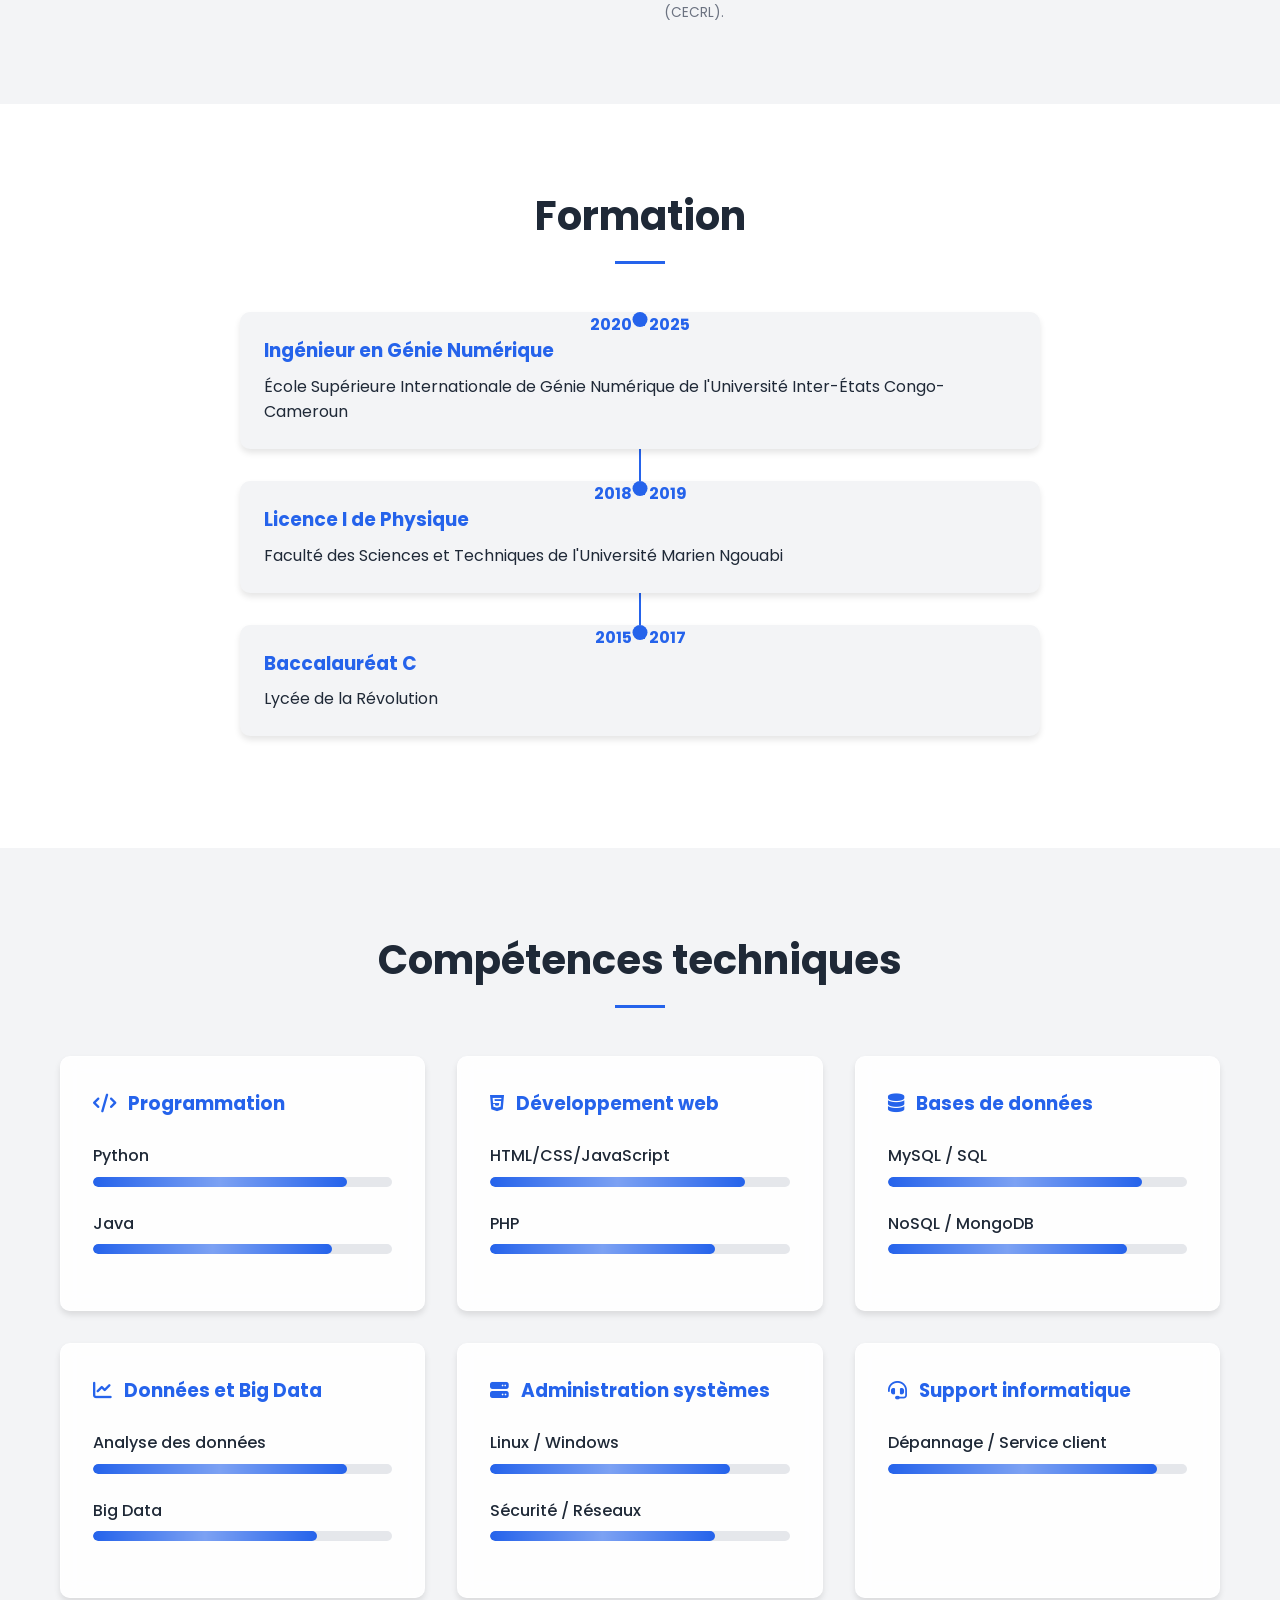
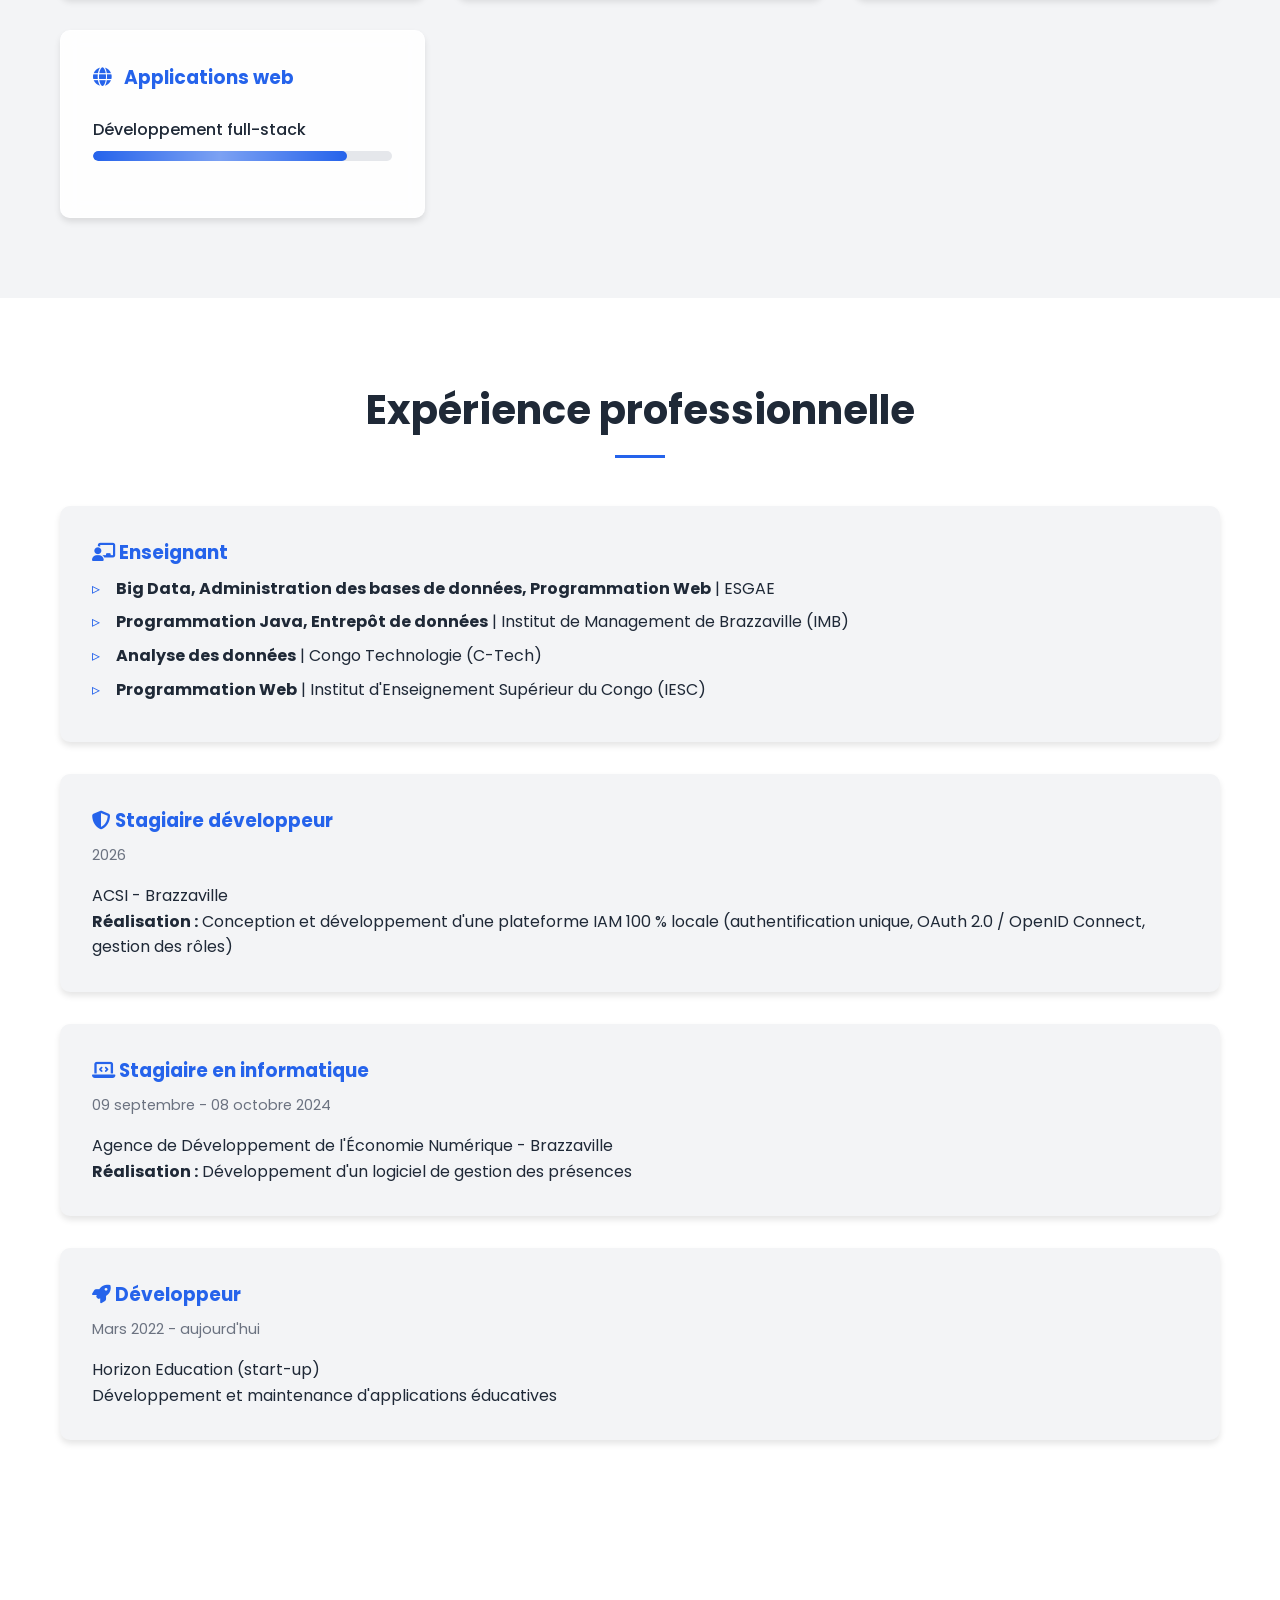
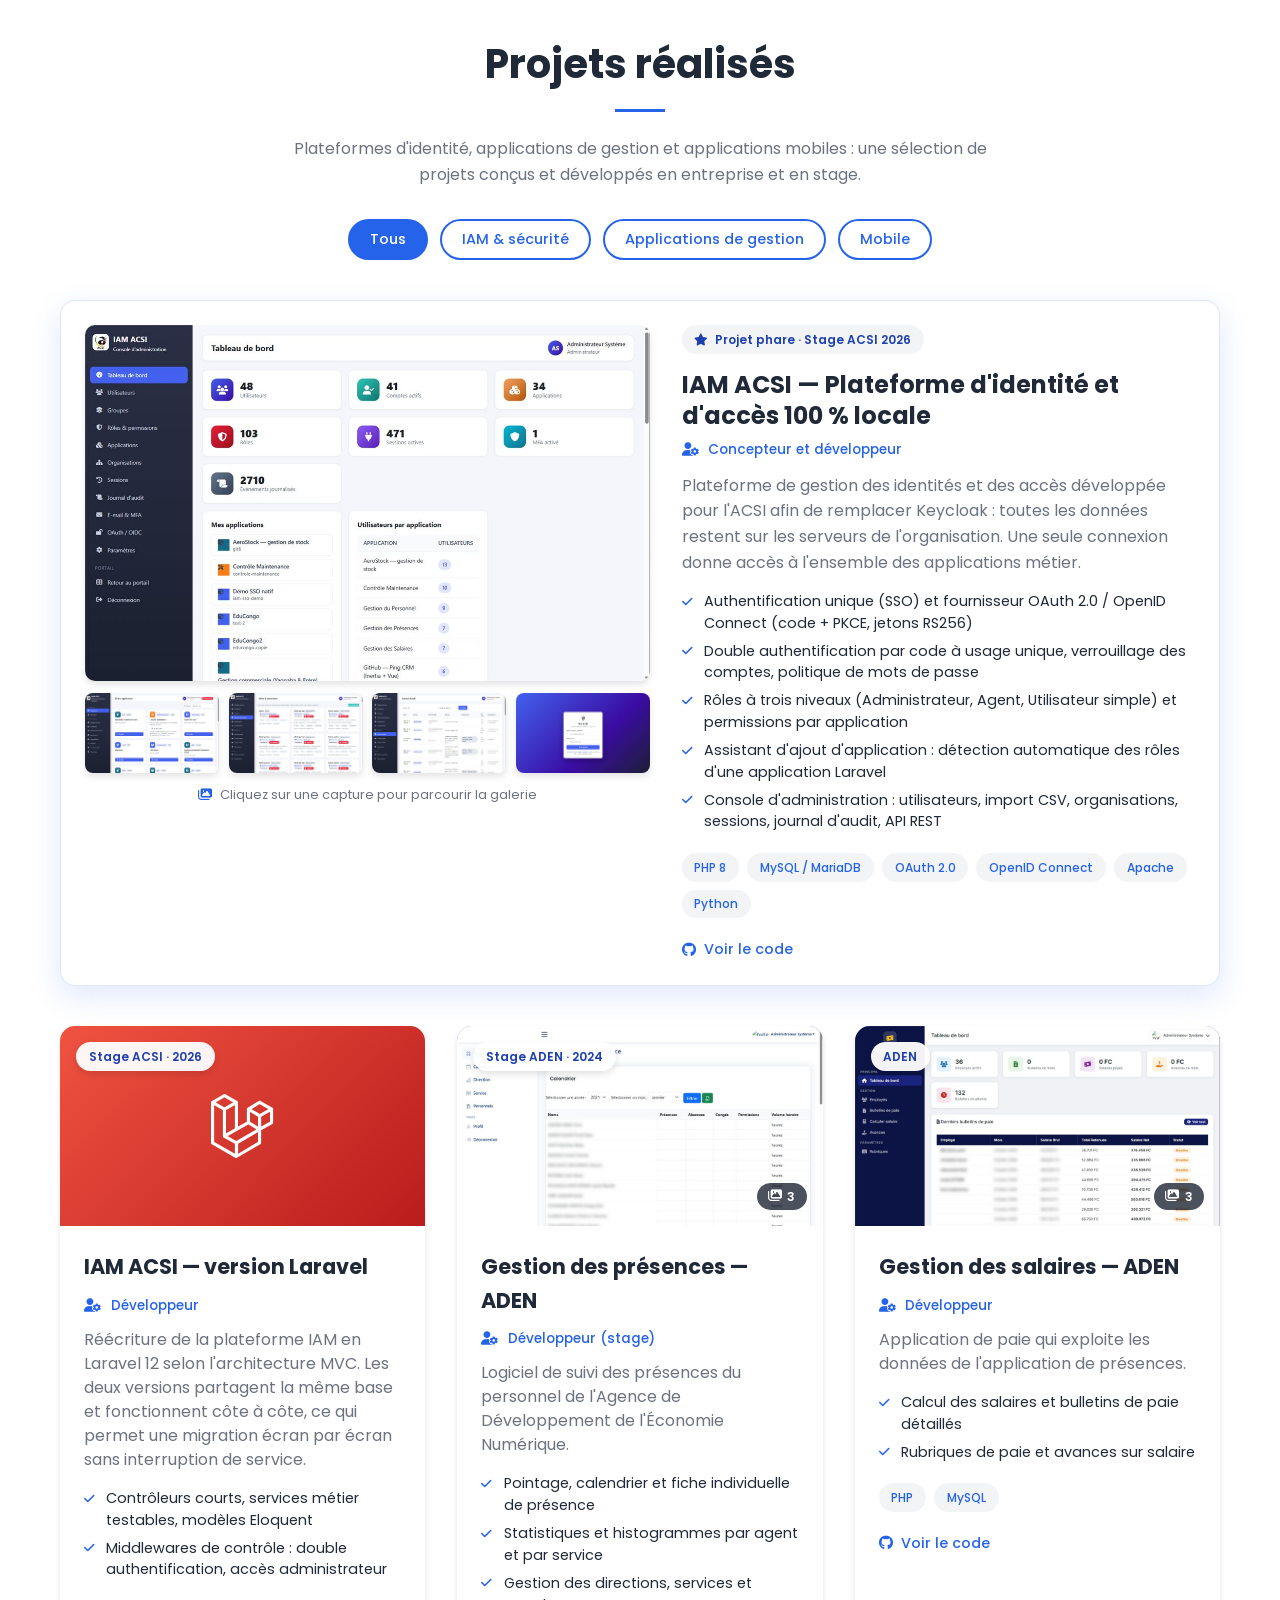
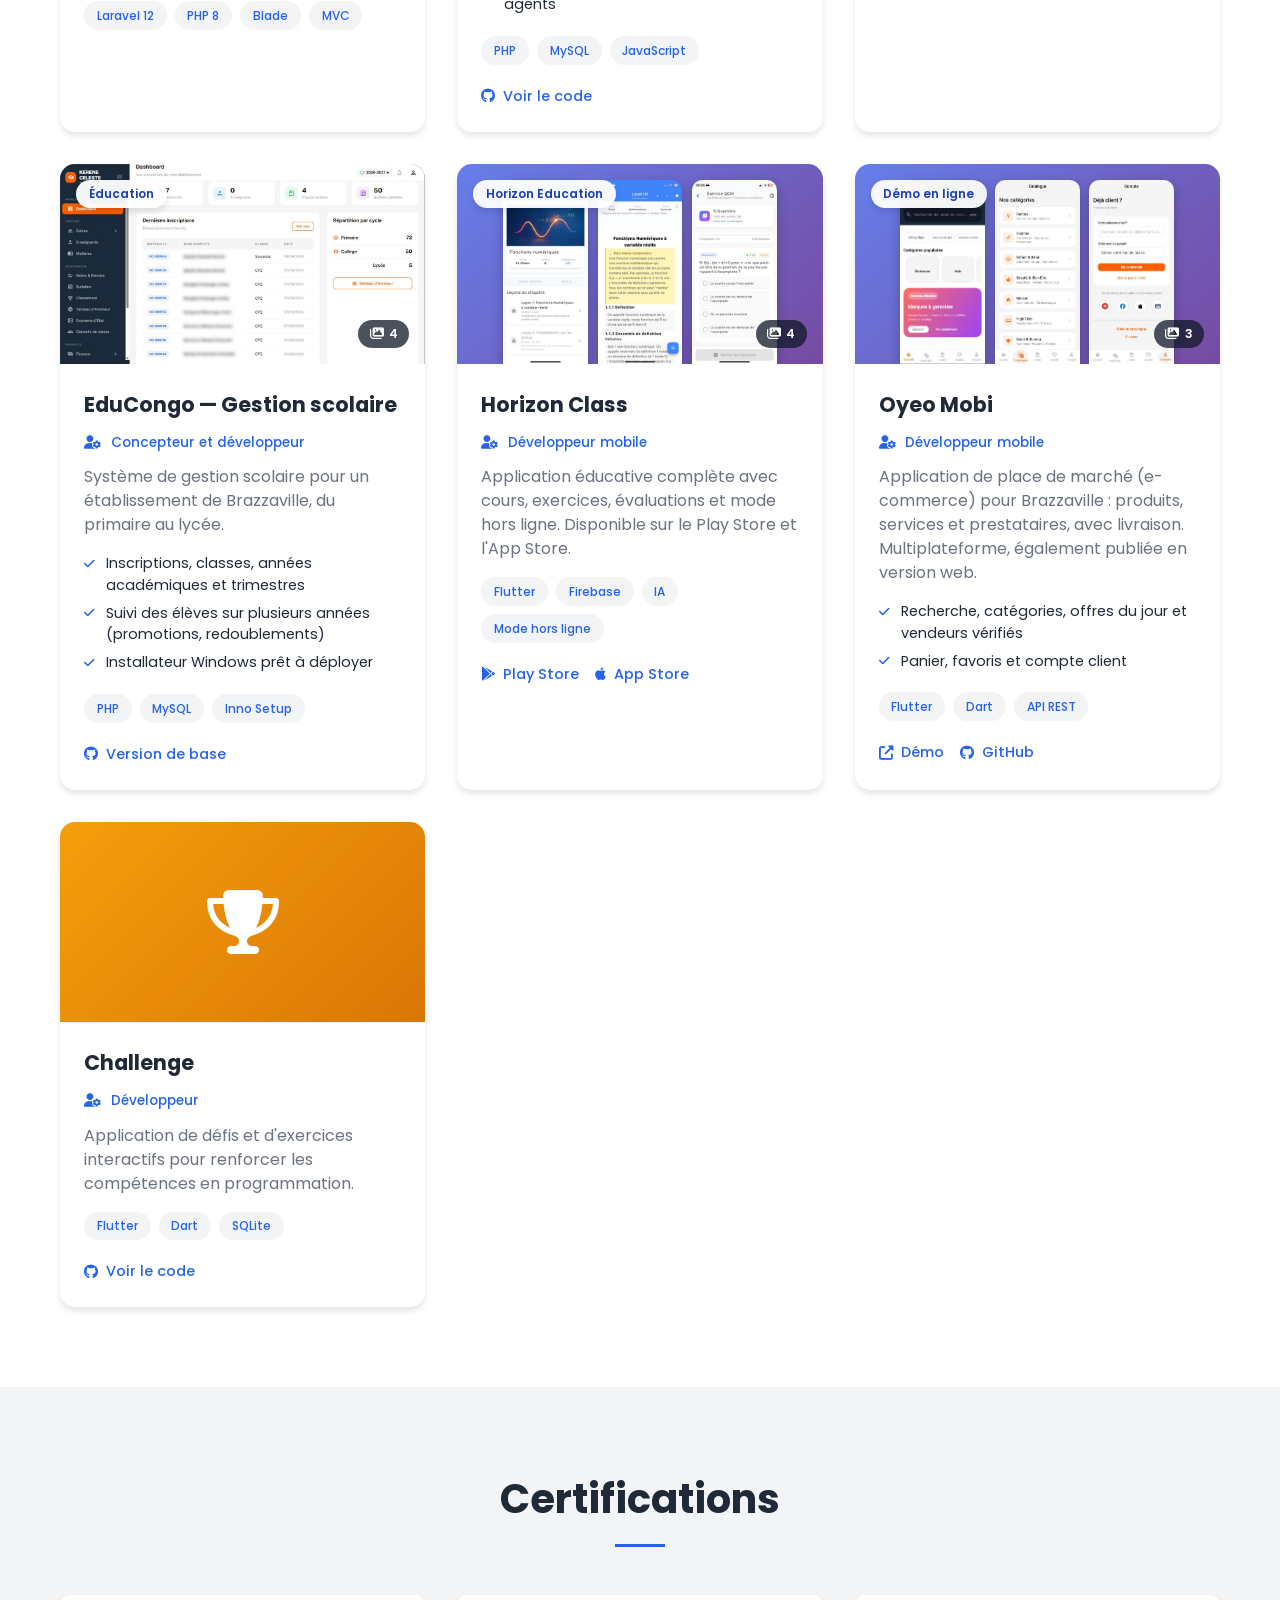
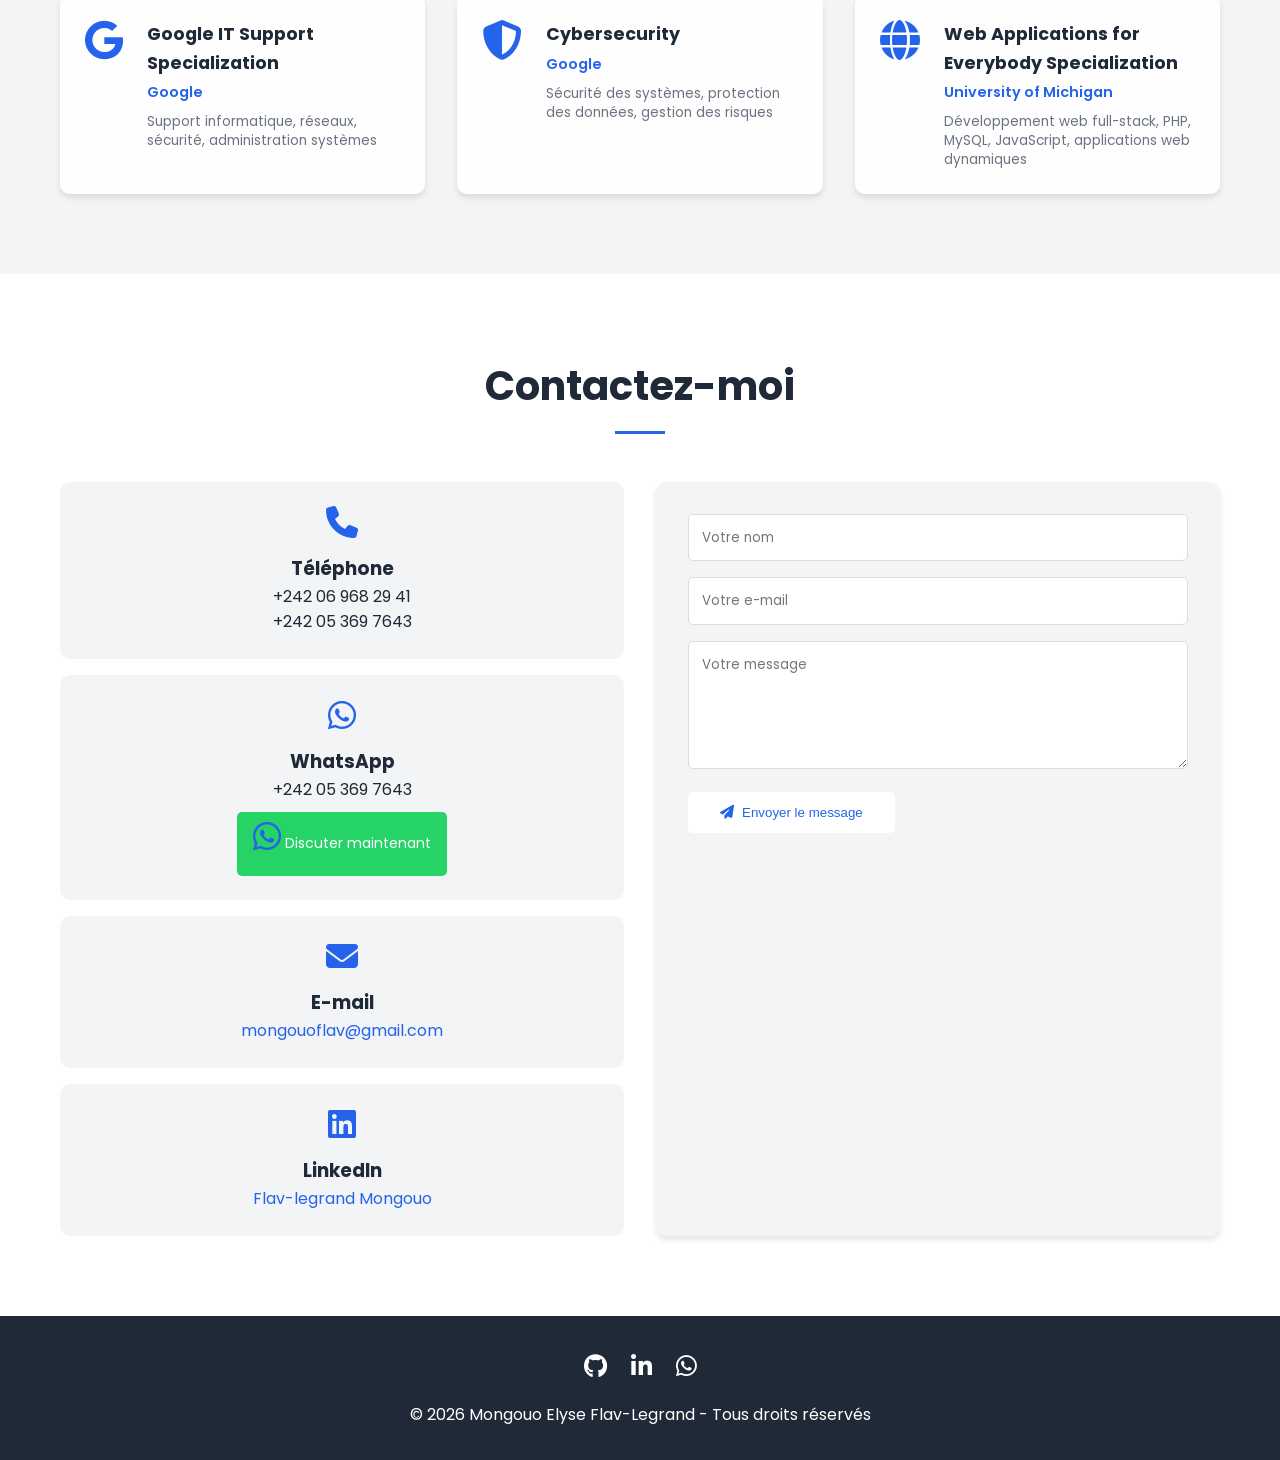
==== commit d1cec0ac: "Retire l'icône Twitter du pied de page Co-Authored-By: Claude Opus 5.5 <noreply@anthropic.com>" ====
--- a/docs/index.html
+++ b/docs/index.html
@@ -702,7 +702,6 @@
             <div class="social-links">
                 <a href="https://github.com/Flav-legrand" target="_blank"><i class="fab fa-github"></i></a>
                 <a href="https://linkedin.com/in/flav-legrand" target="_blank"><i class="fab fa-linkedin-in"></i></a>
-                <a href="#" target="_blank"><i class="fab fa-twitter"></i></a>
                 <a href="https://wa.me/242053697643" target="_blank"><i class="fab fa-whatsapp"></i></a>
             </div>
             <p>&copy; 2026 Mongouo Elyse Flav-Legrand - Tous droits réservés</p>
